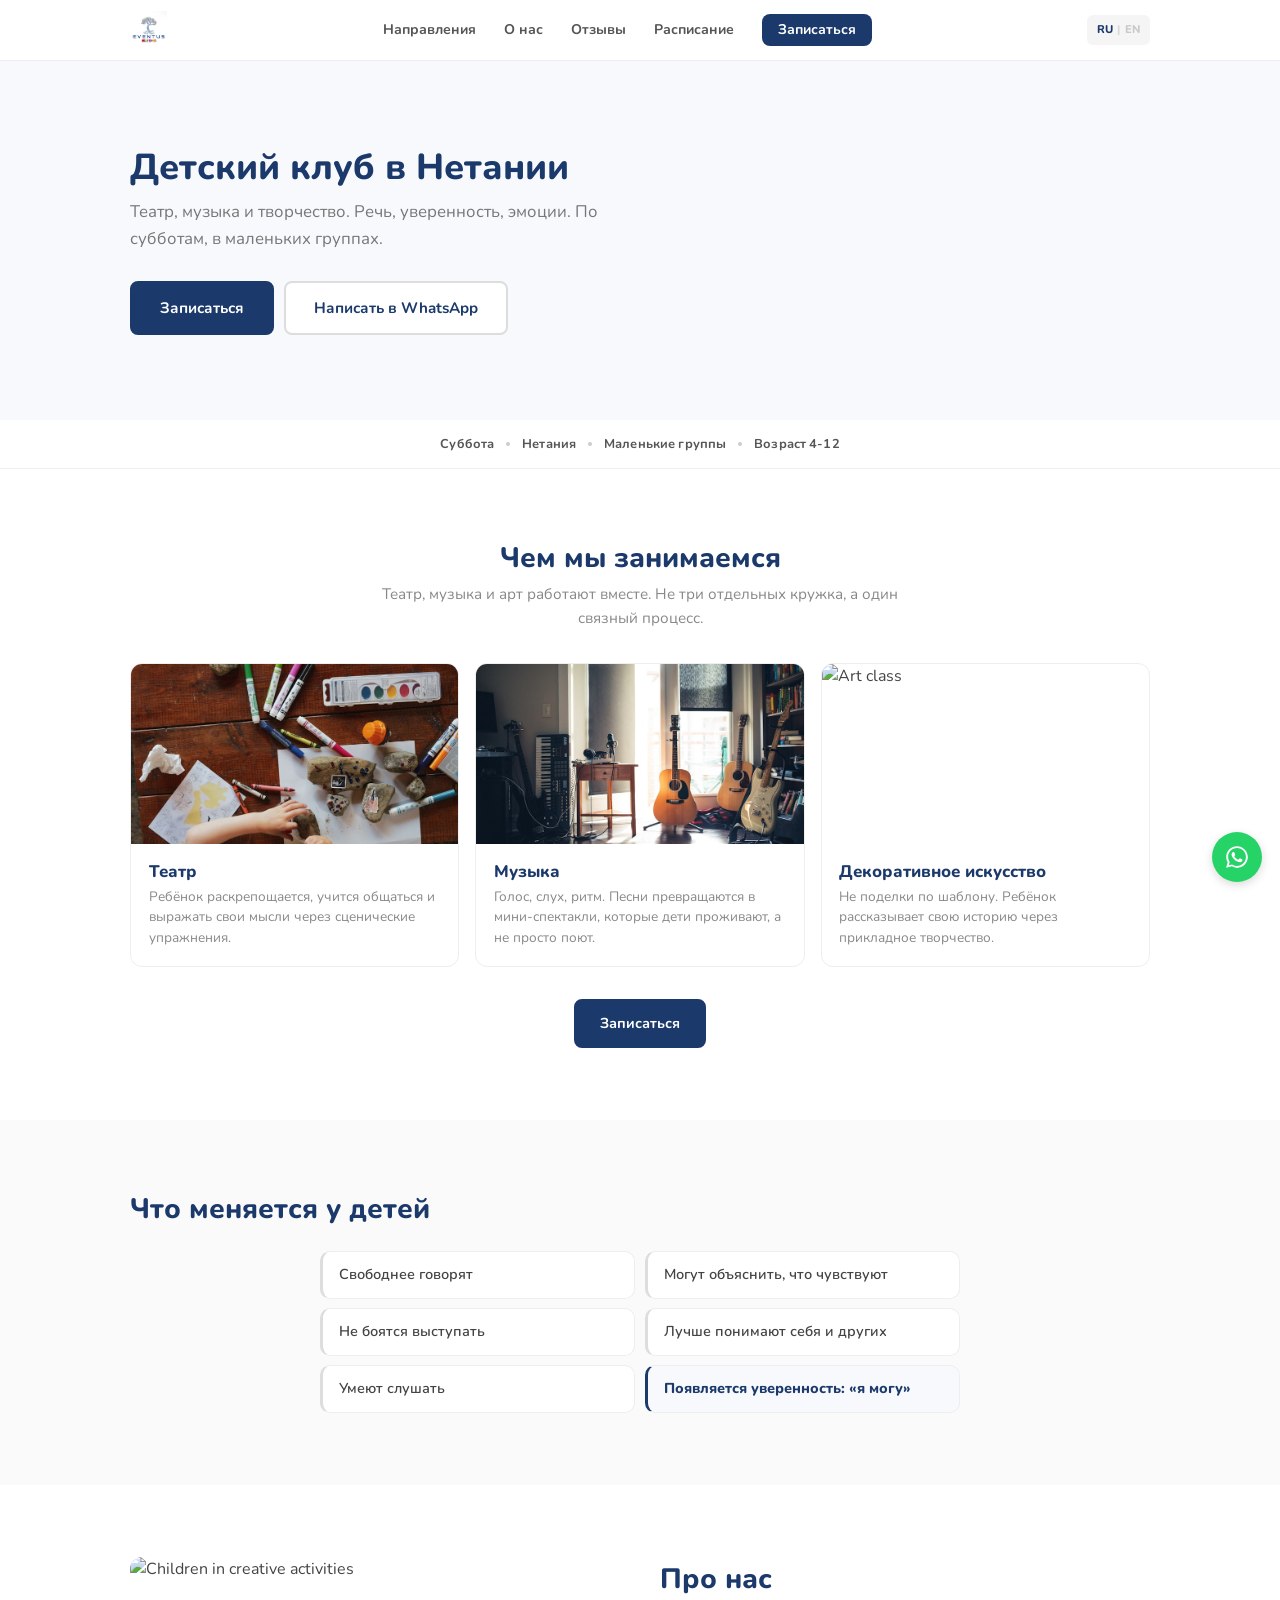
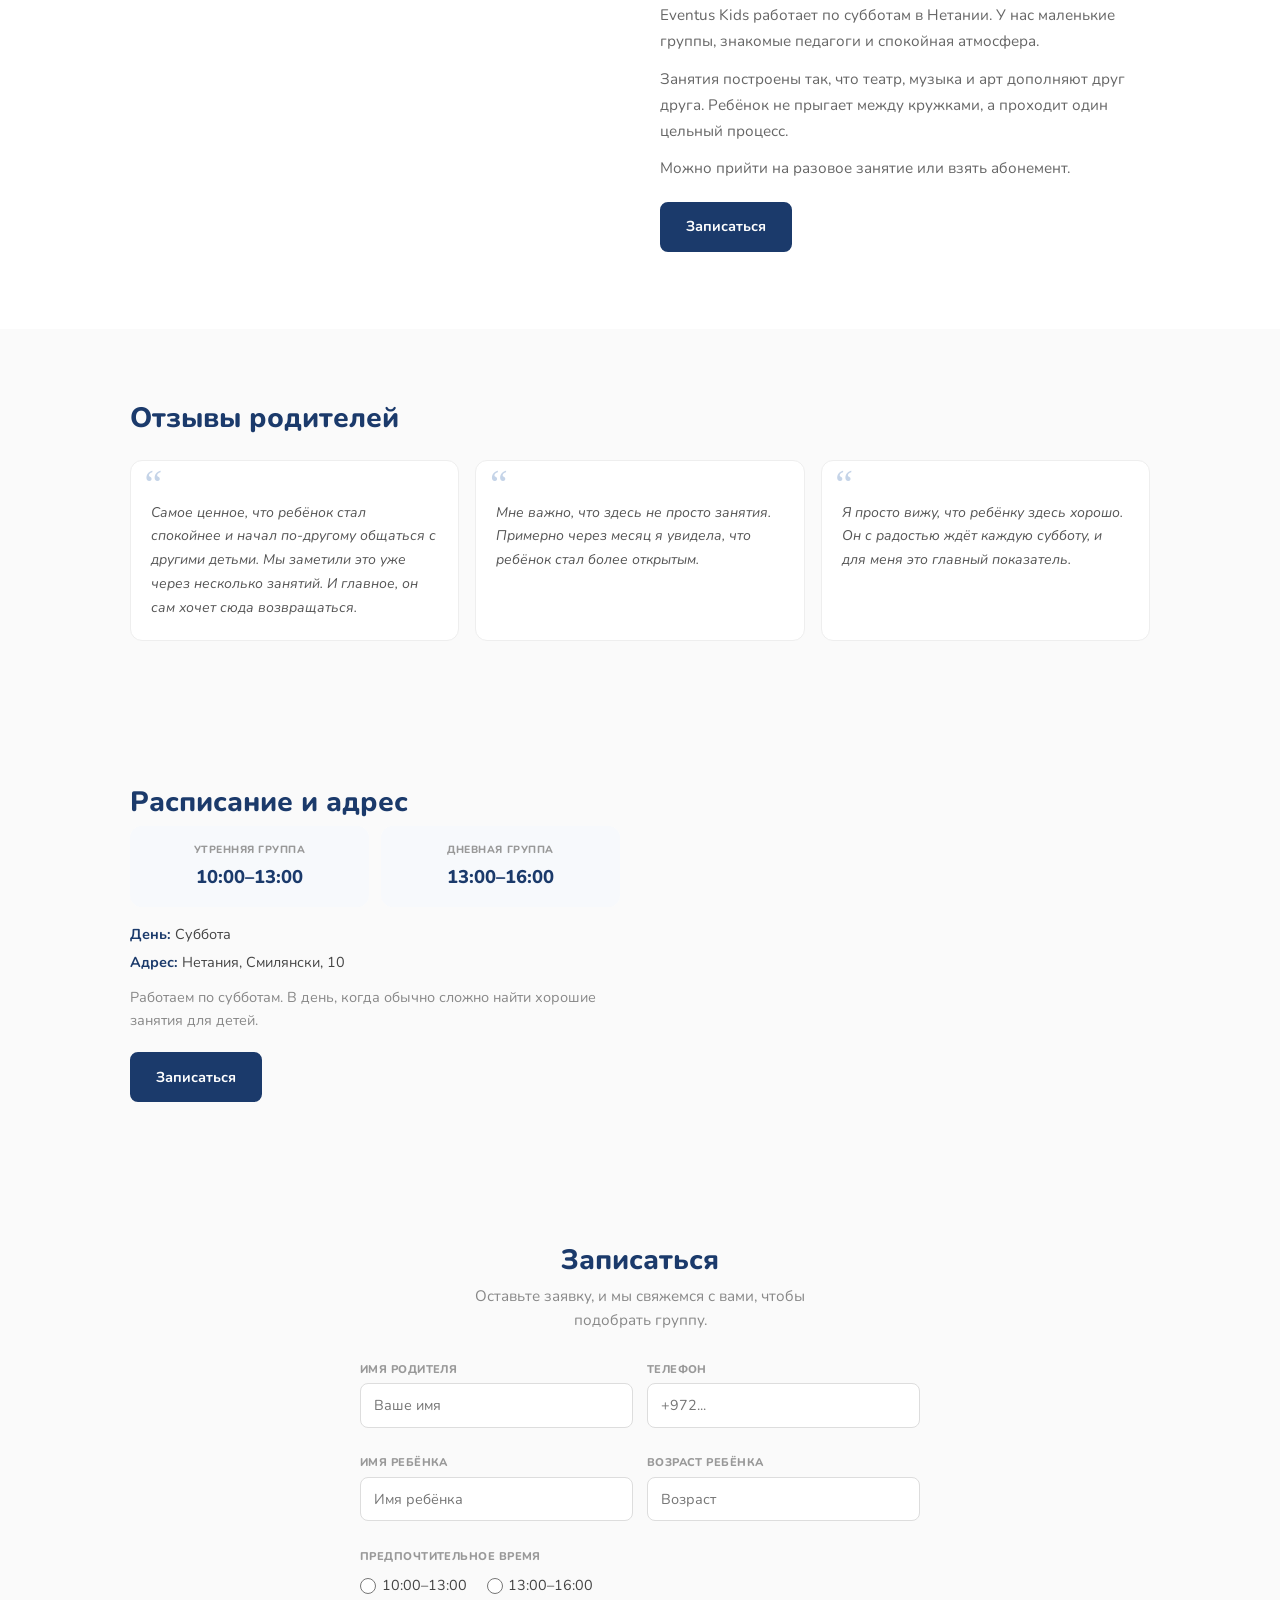
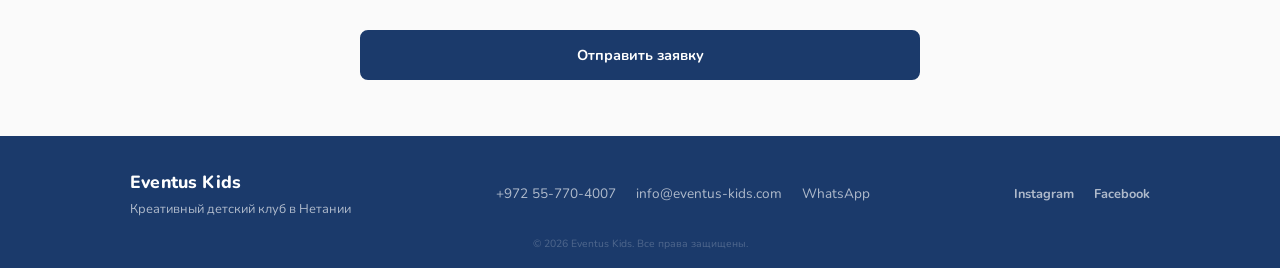
==== index.html @ 75d6d542 "fix: natural copy, left-aligned layout, correct CTAs Remove em dashes and AI writing patterns from a" ====
<!DOCTYPE html>
<html lang="ru">
<head>
  <meta charset="UTF-8">
  <meta name="viewport" content="width=device-width, initial-scale=1.0">
  <title>Eventus Kids — Креативный детский клуб в Нетании</title>
  <meta name="description" content="Eventus Kids — креативный детский клуб в Нетании. Развиваем речь, эмоциональный интеллект и уверенность через театр, музыку и творчество. Суббота, маленькие группы.">
  <link rel="canonical" href="https://eventus-kids.com/">
  <meta property="og:type" content="website">
  <meta property="og:url" content="https://eventus-kids.com/">
  <meta property="og:title" content="Eventus Kids — Креативный детский клуб в Нетании">
  <meta property="og:description" content="Развиваем речь, эмоциональный интеллект и уверенность через театр, музыку и творчество.">
  <meta property="og:image" content="https://eventus-kids.com/images/logo.jpeg">
  <meta name="twitter:card" content="summary_large_image">
  <meta name="twitter:title" content="Eventus Kids — Креативный детский клуб в Нетании">
  <meta name="twitter:description" content="Развиваем речь, эмоциональный интеллект и уверенность через театр, музыку и творчество.">
  <meta name="twitter:image" content="https://eventus-kids.com/images/logo.jpeg">
  <link rel="icon" href="/favicon.ico" type="image/x-icon">
  <link rel="preconnect" href="https://fonts.googleapis.com">
  <link rel="preconnect" href="https://fonts.gstatic.com" crossorigin>
  <link href="https://fonts.googleapis.com/css2?family=Nunito:wght@400;600;700;800&display=swap" rel="stylesheet">
  <link rel="stylesheet" href="css/styles.css">
  <script type="application/ld+json">
  {
    "@context": "https://schema.org",
    "@type": "LocalBusiness",
    "name": "Eventus Kids",
    "description": "Creative children's club developing speech, emotional intelligence, and confidence through theater, music, and decorative arts.",
    "url": "https://eventus-kids.com",
    "telephone": "+972557704007",
    "email": "info@eventus-kids.com",
    "address": { "@type": "PostalAddress", "streetAddress": "Smilanski 10", "addressLocality": "Netanya", "addressCountry": "IL" },
    "geo": { "@type": "GeoCoordinates", "latitude": 32.3215, "longitude": 34.8532 },
    "openingHoursSpecification": [{ "@type": "OpeningHoursSpecification", "dayOfWeek": "Saturday", "opens": "10:00", "closes": "16:00" }],
    "image": "https://eventus-kids.com/images/logo.jpeg",
    "priceRange": "$$"
  }
  </script>
</head>
<body>
  <a href="#main" class="skip-link" data-i18n="skip">Перейти к содержимому</a>

  <header class="site-header" id="site-header">
    <nav class="nav">
      <a href="/" class="nav__logo" aria-label="Eventus Kids">
        <img src="images/logo.jpeg" alt="Eventus Kids" width="38" height="38">
      </a>
      <ul class="nav__links" id="nav-links" role="list">
        <li><a href="#programs" class="nav__link" data-i18n="nav.programs">Направления</a></li>
        <li><a href="#about" class="nav__link" data-i18n="nav.about">О нас</a></li>
        <li><a href="#reviews" class="nav__link" data-i18n="nav.reviews">Отзывы</a></li>
        <li><a href="#schedule" class="nav__link" data-i18n="nav.schedule">Расписание</a></li>
        <li><a href="#register" class="nav__link nav__link--cta" data-i18n="nav.register">Записаться</a></li>
      </ul>
      <div class="nav__actions">
        <button class="lang-toggle" id="lang-toggle" type="button" aria-label="Switch language">
          <span class="lang-toggle__option lang-toggle__option--active" data-lang="ru">RU</span>
          <span class="lang-toggle__divider">|</span>
          <span class="lang-toggle__option" data-lang="en">EN</span>
        </button>
        <button class="nav__burger" id="nav-burger" type="button" aria-label="Open menu" aria-expanded="false" aria-controls="nav-links">
          <span class="nav__burger-line"></span>
          <span class="nav__burger-line"></span>
          <span class="nav__burger-line"></span>
        </button>
      </div>
    </nav>
  </header>

  <main id="main">

    <section class="hero">
      <div class="hero__inner">
        <h1 class="hero__title" data-i18n="hero.title">Детский клуб в Нетании</h1>
        <p class="hero__sub" data-i18n="hero.subtitle">Театр, музыка и творчество. Речь, уверенность, эмоции. По субботам, в маленьких группах.</p>
        <div class="hero__btns">
          <a href="#register" class="btn btn--primary btn--lg" data-i18n="hero.cta">Записаться</a>
          <a href="https://wa.me/972557704007" class="btn btn--ghost btn--lg" target="_blank" rel="noopener noreferrer" data-i18n="hero.whatsapp">WhatsApp</a>
        </div>
      </div>
    </section>

    <section class="info-strip" aria-label="Key info">
      <div class="wrap">
        <div class="info-strip__row">
          <span data-i18n="strip.day">Суббота</span>
          <span class="info-strip__dot" aria-hidden="true"></span>
          <span data-i18n="strip.location">Нетания</span>
          <span class="info-strip__dot" aria-hidden="true"></span>
          <span data-i18n="strip.groups">Маленькие группы</span>
          <span class="info-strip__dot" aria-hidden="true"></span>
          <span data-i18n="strip.ages">Возраст 4–12</span>
        </div>
      </div>
    </section>

    <section class="sec" id="programs">
      <div class="wrap">
        <h2 class="sec__title sec__title--center" data-i18n="programs.title">Чем мы занимаемся</h2>
        <p class="sec__sub sec__sub--center" data-i18n="programs.subtitle">Театр, музыка и арт работают вместе. Не три отдельных кружка, а один связный процесс.</p>
        <div class="programs__grid">
          <article class="pcard anim">
            <img class="pcard__img" src="images/theater.jpg" alt="Theater class" loading="lazy">
            <div class="pcard__body">
              <h3 class="pcard__title" data-i18n="program.theater.title">Театр</h3>
              <p class="pcard__text" data-i18n="program.theater.desc">Ребёнок раскрепощается, учится общаться и выражать свои мысли через сценические упражнения.</p>
            </div>
          </article>
          <article class="pcard anim">
            <img class="pcard__img" src="images/music.jpg" alt="Music class" loading="lazy">
            <div class="pcard__body">
              <h3 class="pcard__title" data-i18n="program.music.title">Музыка</h3>
              <p class="pcard__text" data-i18n="program.music.desc">Голос, слух, ритм. Песни превращаются в мини-спектакли, которые дети проживают, а не просто поют.</p>
            </div>
          </article>
          <article class="pcard anim">
            <img class="pcard__img" src="images/art.jpg" alt="Art class" loading="lazy">
            <div class="pcard__body">
              <h3 class="pcard__title" data-i18n="program.art.title">Декоративное искусство</h3>
              <p class="pcard__text" data-i18n="program.art.desc">Не поделки по шаблону. Ребёнок рассказывает свою историю через прикладное творчество.</p>
            </div>
          </article>
        </div>
        <div class="programs__cta anim"><a href="#register" class="btn btn--primary" data-i18n="programs.cta">Записаться</a></div>
      </div>
    </section>

    <section class="sec sec--gray" id="outcomes">
      <div class="wrap">
        <h2 class="sec__title" data-i18n="outcomes.title">Что меняется у детей</h2>
        <div class="outcomes__grid">
          <div class="oitem anim"><p class="oitem__text" data-i18n="outcomes.item1">Свободнее говорят</p></div>
          <div class="oitem anim"><p class="oitem__text" data-i18n="outcomes.item2">Могут объяснить, что чувствуют</p></div>
          <div class="oitem anim"><p class="oitem__text" data-i18n="outcomes.item3">Не боятся выступать</p></div>
          <div class="oitem anim"><p class="oitem__text" data-i18n="outcomes.item4">Лучше понимают себя и других</p></div>
          <div class="oitem anim"><p class="oitem__text" data-i18n="outcomes.item5">Умеют слушать</p></div>
          <div class="oitem oitem--hl anim"><p class="oitem__text" data-i18n="outcomes.item6">Появляется уверенность: «я могу»</p></div>
        </div>
      </div>
    </section>

    <section class="sec" id="about">
      <div class="wrap">
        <div class="about__grid anim">
          <img class="about__img" src="images/about.jpg" alt="Children in creative activities" loading="lazy">
          <div class="about__body">
            <h2 class="sec__title sec__title--left" data-i18n="about.title">Про нас</h2>
            <p data-i18n="about.p1">Eventus Kids работает по субботам в Нетании. У нас маленькие группы, знакомые педагоги и спокойная атмосфера.</p>
            <p data-i18n="about.p2">Занятия построены так, что театр, музыка и арт дополняют друг друга. Ребёнок не прыгает между кружками, а проходит один цельный процесс.</p>
            <p data-i18n="about.p3">Можно прийти на разовое занятие или взять абонемент.</p>
            <a href="#register" class="btn btn--primary" data-i18n="about.cta">Записаться</a>
          </div>
        </div>
      </div>
    </section>

    <section class="sec sec--gray" id="reviews">
      <div class="wrap">
        <h2 class="sec__title" data-i18n="reviews.title">Отзывы родителей</h2>
        <div class="reviews__grid">
          <blockquote class="rcard anim"><p class="rcard__text" data-i18n="review.1">Самое ценное, что ребёнок стал спокойнее и начал по-другому общаться с другими детьми. Мы заметили это уже через несколько занятий. И главное, он сам хочет сюда возвращаться.</p></blockquote>
          <blockquote class="rcard anim"><p class="rcard__text" data-i18n="review.2">Мне важно, что здесь не просто занятия. Примерно через месяц я увидела, что ребёнок стал более открытым.</p></blockquote>
          <blockquote class="rcard anim"><p class="rcard__text" data-i18n="review.3">Я просто вижу, что ребёнку здесь хорошо. Он с радостью ждёт каждую субботу, и для меня это главный показатель.</p></blockquote>
        </div>
      </div>
    </section>

    <!-- Teachers section hidden until real info is provided -->

    <section class="sec sec--gray" id="schedule">
      <div class="wrap">
        <h2 class="sec__title" data-i18n="schedule.title">Расписание и адрес</h2>
        <div class="sched__grid anim">
          <div class="sched__info">
            <div class="sched__slots">
              <div class="sched__slot">
                <span class="sched__slot-label" data-i18n="schedule.slot1Label">Утренняя группа</span>
                <span class="sched__slot-time" data-i18n="schedule.slot1">10:00–13:00</span>
              </div>
              <div class="sched__slot">
                <span class="sched__slot-label" data-i18n="schedule.slot2Label">Дневная группа</span>
                <span class="sched__slot-time" data-i18n="schedule.slot2">13:00–16:00</span>
              </div>
            </div>
            <address class="sched__details">
              <p><strong data-i18n="schedule.dayLabel">День:</strong> <span data-i18n="schedule.day">Суббота</span></p>
              <p><strong data-i18n="schedule.addressLabel">Адрес:</strong> <span data-i18n="schedule.address">Нетания, Смилянски, 10</span></p>
            </address>
            <p class="sched__note" data-i18n="schedule.note">Работаем по субботам. В день, когда обычно сложно найти хорошие занятия для детей.</p>
            <a href="#register" class="btn btn--primary" data-i18n="schedule.cta">Записаться</a>
          </div>
          <div class="sched__map">
            <iframe src="https://www.google.com/maps/embed?pb=!1m18!1m12!1m3!1d3368.5!2d34.853!3d32.321!2m3!1f0!2f0!3f0!3m2!1i1024!2i768!4f13.1!3m3!1m2!1s0x0%3A0x0!2zMzLCsDE5JzE1LjYiTiAzNMKwNTEnMTAuOCJF!5e0!3m2!1sen!2sil!4v1" width="100%" height="280" allowfullscreen loading="lazy" referrerpolicy="no-referrer-when-downgrade" title="Eventus Kids location"></iframe>
          </div>
        </div>
      </div>
    </section>

    <section class="register" id="register">
      <div class="wrap wrap--sm">
        <h2 class="sec__title sec__title--center" data-i18n="register.title">Записаться</h2>
        <p class="register__sub" data-i18n="register.subtitle">Оставьте заявку, и мы свяжемся с вами, чтобы подобрать группу.</p>
        <form class="form" id="registration-form" action="https://api.web3forms.com/submit" method="POST" novalidate>
          <input type="hidden" name="access_key" value="3452f12f-84d0-4b21-96bc-89ee63287c1d">
          <input type="hidden" name="subject" value="New registration — Eventus Kids">
          <input type="hidden" name="from_name" value="Eventus Kids Website">
          <div class="form__hp" aria-hidden="true"><input type="checkbox" name="botcheck" tabindex="-1" autocomplete="off"></div>
          <div class="form__row">
            <div class="form__group">
              <label for="parent-name" class="form__label" data-i18n="form.parentName">Имя родителя</label>
              <input type="text" id="parent-name" name="parent_name" class="form__input" required autocomplete="name" data-i18n-placeholder="form.parentNamePh" placeholder="Ваше имя">
              <span class="form__error" data-error-key="form.parentNameError" aria-live="polite"></span>
            </div>
            <div class="form__group">
              <label for="phone" class="form__label" data-i18n="form.phone">Телефон</label>
              <input type="tel" id="phone" name="phone" class="form__input" required autocomplete="tel" data-i18n-placeholder="form.phonePh" placeholder="+972...">
              <span class="form__error" data-error-key="form.phoneError" aria-live="polite"></span>
            </div>
          </div>
          <div class="form__row">
            <div class="form__group">
              <label for="child-name" class="form__label" data-i18n="form.childName">Имя ребёнка</label>
              <input type="text" id="child-name" name="child_name" class="form__input" required data-i18n-placeholder="form.childNamePh" placeholder="Имя ребёнка">
              <span class="form__error" data-error-key="form.childNameError" aria-live="polite"></span>
            </div>
            <div class="form__group">
              <label for="child-age" class="form__label" data-i18n="form.childAge">Возраст ребёнка</label>
              <input type="number" id="child-age" name="child_age" class="form__input" required min="3" max="16" data-i18n-placeholder="form.childAgePh" placeholder="Возраст">
              <span class="form__error" data-error-key="form.childAgeError" aria-live="polite"></span>
            </div>
          </div>
          <fieldset class="form__group">
            <legend class="form__label" data-i18n="form.timeSlot">Предпочтительное время</legend>
            <div class="form__radios">
              <label class="form__radio-label"><input type="radio" name="time_slot" value="10:00-13:00" class="form__radio" required> <span data-i18n="form.slot1">10:00–13:00</span></label>
              <label class="form__radio-label"><input type="radio" name="time_slot" value="13:00-16:00" class="form__radio"> <span data-i18n="form.slot2">13:00–16:00</span></label>
            </div>
            <span class="form__error" data-error-key="form.timeSlotError" aria-live="polite"></span>
          </fieldset>
          <div class="form__status" id="form-status" aria-live="polite"></div>
          <button type="submit" class="btn btn--primary btn--full form__submit" data-i18n="form.submit">Отправить заявку</button>
        </form>
        <div class="form__success" id="form-success" hidden>
          <div class="form__success-icon" aria-hidden="true">&#10003;</div>
          <p class="form__success-text" data-i18n="form.successTitle">Спасибо!</p>
          <p data-i18n="form.successText">Мы свяжемся с вами в ближайшее время.</p>
        </div>
      </div>
    </section>

  </main>

  <a href="https://wa.me/972557704007" class="whatsapp-fab" target="_blank" rel="noopener noreferrer" aria-label="Chat on WhatsApp">
    <svg class="whatsapp-fab__icon" viewBox="0 0 32 32" fill="none" xmlns="http://www.w3.org/2000/svg" aria-hidden="true"><path d="M16.004 2.667A13.28 13.28 0 0 0 2.72 15.947a13.2 13.2 0 0 0 1.796 6.64L2.667 29.333l6.973-1.828A13.28 13.28 0 0 0 16.004 29.4c7.337 0 13.33-5.96 13.33-13.293S23.34 2.667 16.003 2.667Zm0 24.28a10.94 10.94 0 0 1-5.58-1.524l-.4-.237-4.14 1.085 1.105-4.04-.26-.414a10.87 10.87 0 0 1-1.676-5.81c0-6.063 4.937-10.973 11.004-10.973 6.04 0 10.95 4.91 10.95 10.973-.027 6.064-4.937 10.94-11.003 10.94Zm6.037-8.213c-.333-.16-1.95-.96-2.253-1.067-.3-.107-.52-.16-.74.16s-.847 1.067-1.04 1.293c-.193.227-.38.253-.713.08-.333-.16-1.397-.513-2.663-1.64-.987-.88-1.65-1.96-1.843-2.293-.193-.333-.02-.507.147-.673.147-.147.333-.387.493-.573.16-.187.213-.32.32-.533.107-.213.053-.4-.027-.56-.08-.16-.74-1.787-1.013-2.44-.267-.64-.54-.56-.74-.56-.193-.013-.413-.013-.633-.013s-.58.08-.887.4c-.307.32-1.16 1.133-1.16 2.76 0 1.627 1.187 3.2 1.353 3.42.167.213 2.34 3.573 5.667 5.013.793.34 1.413.547 1.893.7.797.253 1.52.22 2.093.133.64-.093 1.95-.793 2.227-1.56.273-.773.273-1.427.193-1.56-.08-.147-.3-.24-.633-.4Z" fill="currentColor"/></svg>
  </a>

  <footer class="footer">
    <div class="wrap footer__inner">
      <div>
        <p class="footer__brand">Eventus Kids</p>
        <p class="footer__tagline" data-i18n="footer.tagline">Креативный детский клуб в Нетании</p>
      </div>
      <div class="footer__contact">
        <a href="tel:+972557704007" class="footer__link">+972 55-770-4007</a>
        <a href="mailto:info@eventus-kids.com" class="footer__link">info@eventus-kids.com</a>
        <a href="https://wa.me/972557704007" class="footer__link" target="_blank" rel="noopener noreferrer">WhatsApp</a>
      </div>
      <div class="footer__social">
        <a href="#" class="footer__social-link" aria-label="Instagram">Instagram</a>
        <a href="#" class="footer__social-link" aria-label="Facebook">Facebook</a>
      </div>
    </div>
    <p class="footer__copy">&copy; 2026 Eventus Kids. <span data-i18n="footer.rights">Все права защищены.</span></p>
  </footer>

  <script src="js/main.js" defer></script>
</body>
</html>
---- css/styles.css ----
/* Eventus Kids */

*, *::before, *::after { box-sizing: border-box; margin: 0; padding: 0; }
html { scroll-behavior: smooth; }
body { font-family: 'Nunito', system-ui, sans-serif; color: #444; background: #fff; line-height: 1.6; -webkit-font-smoothing: antialiased; }
img, svg { display: block; max-width: 100%; }
input, button, textarea, select { font: inherit; }
ul { list-style: none; }
a { color: inherit; text-decoration: none; }
address { font-style: normal; }
fieldset { border: none; }

h1, h2, h3 { color: #1B3A6B; font-weight: 800; line-height: 1.25; }

.sr-only { position: absolute; width: 1px; height: 1px; overflow: hidden; clip: rect(0,0,0,0); white-space: nowrap; border: 0; }
.skip-link { position: absolute; top: -100%; left: 1rem; z-index: 9999; padding: .5rem 1rem; background: #1B3A6B; color: #fff; border-radius: 8px; font-weight: 700; font-size: .875rem; }
.skip-link:focus { top: .5rem; }
:focus-visible { outline: 3px solid #1B3A6B; outline-offset: 2px; }

.wrap { max-width: 1060px; margin: 0 auto; padding: 0 1.25rem; }
.wrap--sm { max-width: 600px; }

/* ── NAV ── */
.site-header {
  position: fixed; top: 0; left: 0; right: 0; z-index: 100;
  background: rgba(255,255,255,.96);
  backdrop-filter: blur(12px); -webkit-backdrop-filter: blur(12px);
  border-bottom: 1px solid #eee;
}
.nav { display: flex; align-items: center; justify-content: space-between; max-width: 1060px; margin: 0 auto; padding: 0 1.25rem; height: 60px; }
.nav__logo { z-index: 101; display: flex; align-items: center; }
.nav__logo img { height: 38px; width: auto; }
.nav__links { display: none; gap: 1.75rem; align-items: center; }
.nav__link { font-size: .875rem; font-weight: 700; color: #555; transition: color .15s; }
.nav__link:hover { color: #1B3A6B; }
.nav__link--cta { background: #1B3A6B; color: #fff; padding: .4rem 1rem; border-radius: 8px; }
.nav__link--cta:hover { background: #2A5298; color: #fff; }
.nav__actions { display: flex; align-items: center; gap: .75rem; z-index: 101; }
.lang-toggle { background: #f5f5f5; border: none; cursor: pointer; font-size: .7rem; font-weight: 800; padding: .35rem .6rem; border-radius: 6px; color: #888; display: flex; align-items: center; gap: .15rem; letter-spacing: .03em; }
.lang-toggle__option { opacity: .4; }
.lang-toggle__option--active { opacity: 1; color: #1B3A6B; }
.lang-toggle__divider { opacity: .25; margin: 0 .1rem; }
.nav__burger { display: flex; flex-direction: column; gap: 4px; background: none; border: none; cursor: pointer; padding: 4px; width: 26px; }
.nav__burger-line { height: 2px; background: #555; border-radius: 2px; transition: transform .2s, opacity .2s; }
.nav__burger[aria-expanded="true"] .nav__burger-line:nth-child(1) { transform: translateY(6px) rotate(45deg); }
.nav__burger[aria-expanded="true"] .nav__burger-line:nth-child(2) { opacity: 0; }
.nav__burger[aria-expanded="true"] .nav__burger-line:nth-child(3) { transform: translateY(-6px) rotate(-45deg); }
.nav__links.is-open { display: flex; flex-direction: column; justify-content: center; align-items: center; gap: 1.75rem; position: fixed; inset: 0; background: #fff; z-index: 99; }
.nav__links.is-open .nav__link { font-size: 1.25rem; }
.nav__links.is-open .nav__link--cta { font-size: 1.1rem; padding: .65rem 1.75rem; }

/* ── HERO ── */
.hero { display: flex; align-items: center; min-height: 420px; padding: calc(60px + 3rem) 1.25rem 3rem; background: #f7f9fc; }
.hero__inner { max-width: 1060px; margin: 0 auto; padding: 0 1.25rem; width: 100%; }
.hero__title { font-size: clamp(1.6rem, 4vw, 2.25rem); margin-bottom: .6rem; max-width: 500px; }
.hero__sub { color: #777; margin-bottom: 1.75rem; font-size: clamp(.9rem, 1.8vw, 1.05rem); max-width: 480px; }
.hero__btns { display: flex; flex-direction: column; gap: .6rem; align-items: flex-start; }

/* ── BUTTONS ── */
.btn { display: inline-flex; align-items: center; justify-content: center; padding: .7rem 1.5rem; font-weight: 700; font-size: .9rem; border-radius: 8px; border: 2px solid transparent; cursor: pointer; transition: background .15s, transform .15s, box-shadow .15s; }
.btn:active { transform: scale(.98); }
.btn--primary { background: #1B3A6B; color: #fff; border-color: #1B3A6B; }
.btn--primary:hover { background: #2A5298; border-color: #2A5298; }
.btn--ghost { background: #fff; color: #1B3A6B; border-color: #ddd; }
.btn--ghost:hover { border-color: #1B3A6B; background: #f7f9fc; }
.btn--full { width: 100%; }
.btn--lg { padding: .8rem 1.75rem; font-size: .95rem; }

/* ── INFO STRIP ── */
.info-strip { padding: .85rem 0; border-bottom: 1px solid #eee; }
.info-strip__row { display: flex; justify-content: center; align-items: center; flex-wrap: wrap; gap: .4rem .75rem; font-size: .8rem; font-weight: 700; color: #555; letter-spacing: .01em; }
.info-strip__dot { width: 4px; height: 4px; border-radius: 50%; background: #ccc; display: inline-block; }

/* ── SECTION ── */
.sec { padding: 3.5rem 0; }
.sec--gray { background: #fafafa; }
.sec__title { font-size: clamp(1.35rem, 3vw, 1.75rem); margin-bottom: .4rem; }
.sec__title--center { text-align: center; }
.sec__sub { color: #888; max-width: 540px; margin-bottom: 2rem; font-size: .95rem; }
.sec__sub--center { text-align: center; margin-left: auto; margin-right: auto; }

/* ── PROGRAM CARDS ── */
.programs__grid { display: grid; grid-template-columns: 1fr; gap: 1rem; margin-bottom: 2rem; }
.pcard { background: #fff; border-radius: 12px; overflow: hidden; border: 1px solid #eee; transition: transform .2s, box-shadow .2s; }
.pcard:hover { transform: translateY(-3px); box-shadow: 0 6px 20px rgba(0,0,0,.07); }
.pcard__img { height: 180px; width: 100%; object-fit: cover; }
.pcard__body { padding: 1.1rem; }
.pcard__title { font-size: 1.05rem; margin-bottom: .3rem; }
.pcard__text { color: #888; font-size: .85rem; line-height: 1.5; }
.programs__cta { text-align: center; }

/* ── OUTCOMES ── */
.outcomes__grid { display: grid; grid-template-columns: 1fr; gap: .6rem; max-width: 640px; margin: 1.5rem auto 0; }
.oitem { padding: .7rem 1rem; background: #fff; border-radius: 10px; border: 1px solid #eee; border-left: 3px solid #ddd; }
.oitem__text { font-size: .9rem; font-weight: 600; }
.oitem--hl { background: #f7f9fc; border-left-color: #1B3A6B; }
.oitem--hl .oitem__text { color: #1B3A6B; font-weight: 800; }

/* ── ABOUT ── */
.about__grid { display: flex; flex-direction: column; gap: 1.5rem; }
.about__img { border-radius: 12px; width: 100%; object-fit: cover; max-height: 360px; }
.about__body p { color: #666; margin-bottom: .75rem; line-height: 1.7; font-size: .95rem; }
.about__body .btn { margin-top: .5rem; }

/* ── REVIEWS ── */
.reviews__grid { display: grid; grid-template-columns: 1fr; gap: 1rem; margin-top: 1.5rem; }
.rcard { background: #fff; border-radius: 12px; padding: 1.25rem; border: 1px solid #eee; position: relative; }
.rcard::before { content: '\201C'; position: absolute; top: .25rem; left: .85rem; font-size: 2.5rem; color: #c5d4e8; font-family: Georgia, serif; line-height: 1; }
.rcard__text { padding-top: 1.25rem; font-size: .875rem; line-height: 1.7; color: #555; font-style: italic; }

/* ── TEACHERS ── */
.teachers__grid { display: grid; grid-template-columns: 1fr; gap: 1.5rem; margin-top: 1.5rem; }
.teacher { text-align: center; }
.teacher__photo { width: 88px; height: 88px; border-radius: 50%; margin: 0 auto .6rem; background: #f0f0f0; display: flex; align-items: center; justify-content: center; color: #ccc; font-size: .6rem; font-weight: 700; text-transform: uppercase; letter-spacing: .06em; }
.teacher__name { font-size: .95rem; margin-bottom: .1rem; }
.teacher__role { font-size: .8rem; color: #999; }

/* ── SCHEDULE ── */
.sched__grid { display: flex; flex-direction: column; gap: 1.5rem; }
.sched__slots { display: flex; gap: .75rem; margin-bottom: 1rem; }
.sched__slot { flex: 1; text-align: center; padding: 1rem; background: #f7f9fc; border-radius: 12px; }
.sched__slot-label { display: block; font-size: .65rem; font-weight: 800; text-transform: uppercase; letter-spacing: .05em; color: #999; margin-bottom: .2rem; }
.sched__slot-time { display: block; font-size: 1.15rem; font-weight: 800; color: #1B3A6B; }
.sched__details p { margin-bottom: .3rem; font-size: .9rem; }
.sched__details strong { color: #1B3A6B; }
.sched__note { color: #888; margin: .75rem 0 1.25rem; font-size: .9rem; line-height: 1.6; }
.sched__map iframe { width: 100%; min-height: 200px; border-radius: 12px; border: none; }

/* ── FORM ── */
.register { padding: 3.5rem 0; background: #fafafa; }
.register__sub { text-align: center; color: #888; margin-bottom: 1.75rem; font-size: .95rem; max-width: 400px; margin-left: auto; margin-right: auto; }
.form__hp { position: absolute; left: -9999px; opacity: 0; height: 0; overflow: hidden; }
.form__row { display: flex; flex-direction: column; gap: .85rem; }
.form__group { margin-bottom: .85rem; }
.form__label { display: block; font-size: .7rem; font-weight: 800; color: #999; text-transform: uppercase; letter-spacing: .04em; margin-bottom: .3rem; }
.form__input { display: block; width: 100%; padding: .6rem .8rem; font-size: .9rem; color: #333; background: #fff; border: 1.5px solid #ddd; border-radius: 8px; transition: border-color .15s; }
.form__input:focus { outline: none; border-color: #1B3A6B; box-shadow: 0 0 0 3px rgba(27,58,107,.08); }
.form__input.is-invalid { border-color: #EF4444; }
.form__radios { display: flex; gap: 1.25rem; padding-top: .2rem; }
.form__radio-label { display: flex; align-items: center; gap: .35rem; cursor: pointer; font-size: .9rem; }
.form__radio { accent-color: #1B3A6B; width: 16px; height: 16px; }
.form__error { display: block; font-size: .7rem; color: #EF4444; margin-top: .2rem; min-height: .9em; }
.form__status { text-align: center; margin-bottom: .6rem; font-size: .85rem; }
.form__status.is-error { color: #EF4444; }
.form__submit { margin-top: .4rem; }
.form__success { text-align: center; padding: 2.5rem 0; }
.form__success-icon { display: inline-flex; align-items: center; justify-content: center; width: 44px; height: 44px; border-radius: 50%; background: #E8F5E9; color: #43A047; font-size: 1.2rem; margin-bottom: .6rem; }
.form__success-text { font-size: 1.1rem; font-weight: 800; color: #1B3A6B; margin-bottom: .3rem; }

/* ── WHATSAPP ── */
.whatsapp-fab { position: fixed; bottom: 1.1rem; right: 1.1rem; z-index: 90; display: flex; align-items: center; justify-content: center; width: 50px; height: 50px; border-radius: 50%; background: #25D366; color: #fff; box-shadow: 0 3px 10px rgba(0,0,0,.15); transition: transform .15s; }
.whatsapp-fab:hover { transform: scale(1.08); }
.whatsapp-fab__icon { width: 26px; height: 26px; }

/* ── FOOTER ── */
.footer { background: #1B3A6B; padding: 2rem 0 1rem; color: rgba(255,255,255,.65); }
.footer__inner { display: flex; flex-direction: column; align-items: center; gap: 1rem; text-align: center; margin-bottom: 1rem; }
.footer__brand { font-size: 1.1rem; font-weight: 800; color: #fff; letter-spacing: .01em; }
.footer__tagline { font-size: .8rem; margin-top: .2rem; }
.footer__contact { display: flex; flex-direction: column; align-items: center; gap: .25rem; }
.footer__link { font-size: .85rem; transition: color .15s; }
.footer__link:hover { color: #fff; }
.footer__social { display: flex; gap: 1.25rem; }
.footer__social-link { font-size: .8rem; font-weight: 700; transition: color .15s; }
.footer__social-link:hover { color: #fff; }
.footer__copy { text-align: center; font-size: .65rem; opacity: .35; }

/* ── ANIMATIONS ── */
.anim { opacity: 0; transform: translateY(14px); transition: opacity .45s ease, transform .45s ease; }
.anim.is-visible { opacity: 1; transform: none; }

/* ── RESPONSIVE ── */
@media (min-width: 640px) {
  .hero__btns { flex-direction: row; }
  .programs__grid { grid-template-columns: repeat(3, 1fr); }
  .outcomes__grid { grid-template-columns: repeat(2, 1fr); }
  .reviews__grid { grid-template-columns: repeat(3, 1fr); }
  .teachers__grid { grid-template-columns: repeat(3, 1fr); }
  .form__row { flex-direction: row; }
  .form__row .form__group { flex: 1; }
}
@media (min-width: 768px) {
  .nav__burger { display: none; }
  .nav__links { display: flex; }
  .sec { padding: 4.5rem 0; }
  .about__grid { flex-direction: row; align-items: center; gap: 2.5rem; }
  .about__img { flex: 1; min-height: 300px; object-fit: cover; }
  .about__body { flex: 1; }
  .sched__grid { flex-direction: row; gap: 2.5rem; }
  .sched__info, .sched__map { flex: 1; }
  .footer__inner { flex-direction: row; justify-content: space-between; text-align: left; }
  .footer__contact { flex-direction: row; gap: 1.25rem; }
}
@media (prefers-reduced-motion: reduce) {
  * { animation-duration: 0.01ms !important; transition-duration: 0.01ms !important; scroll-behavior: auto !important; }
  .anim { opacity: 1; transform: none; }
}
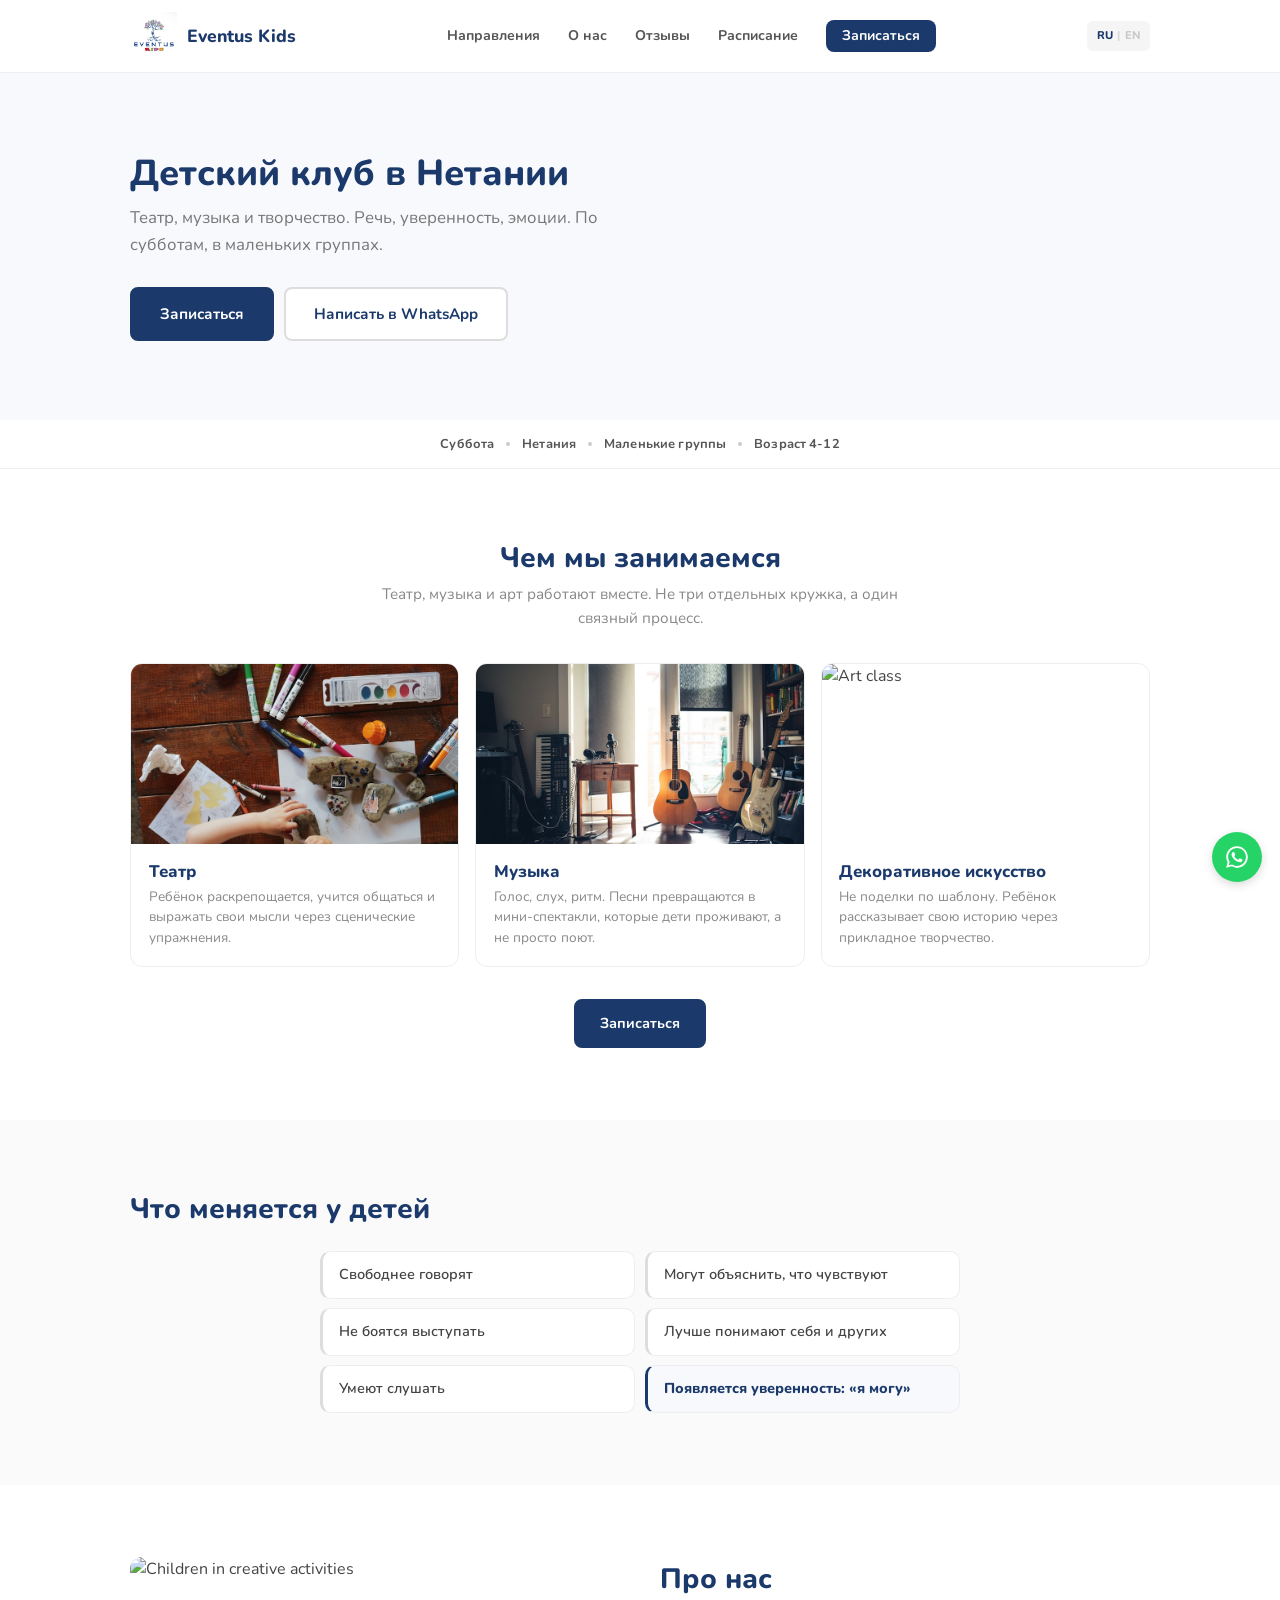
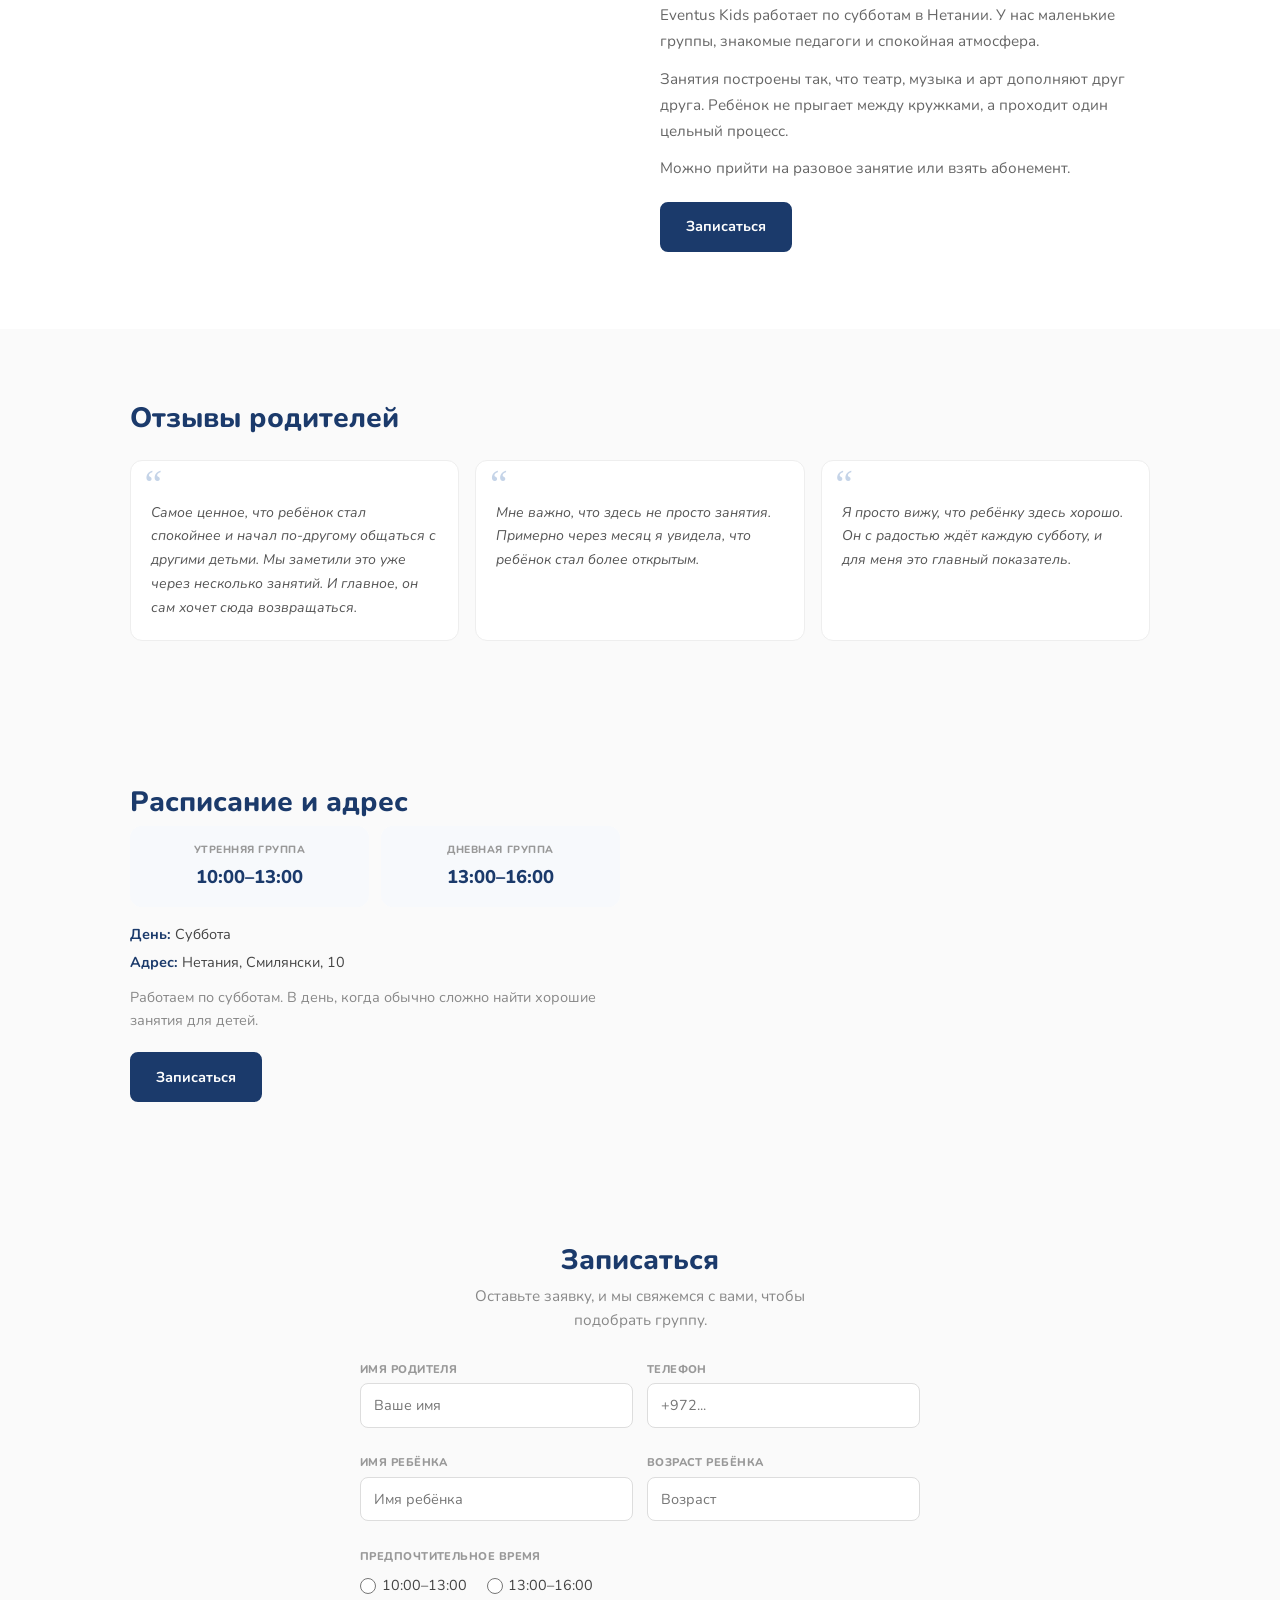
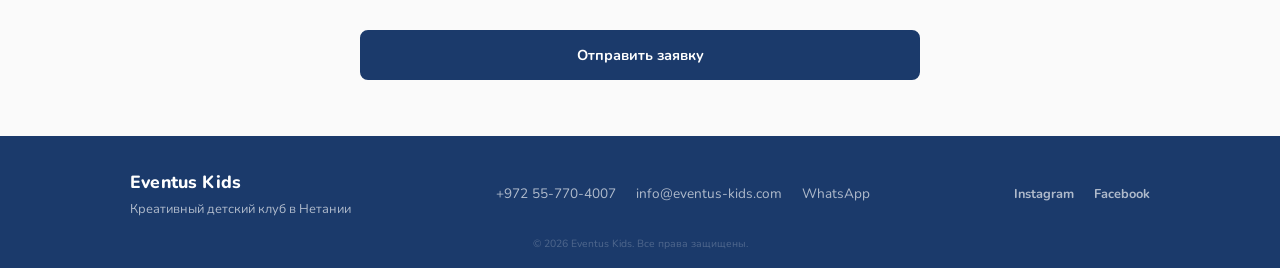
==== commit 3a23b142: "fix: add brand name text next to nav logo" ====
--- a/index.html
+++ b/index.html
@@ -43,7 +43,8 @@
   <header class="site-header" id="site-header">
     <nav class="nav">
       <a href="/" class="nav__logo" aria-label="Eventus Kids">
-        <img src="images/logo.jpeg" alt="Eventus Kids" width="38" height="38">
+        <img src="images/logo.jpeg" alt="Eventus Kids" width="52" height="52">
+        <span class="nav__logo-name">Eventus Kids</span>
       </a>
       <ul class="nav__links" id="nav-links" role="list">
         <li><a href="#programs" class="nav__link" data-i18n="nav.programs">Направления</a></li>
--- a/css/styles.css
+++ b/css/styles.css
@@ -27,9 +27,10 @@
   backdrop-filter: blur(12px); -webkit-backdrop-filter: blur(12px);
   border-bottom: 1px solid #eee;
 }
-.nav { display: flex; align-items: center; justify-content: space-between; max-width: 1060px; margin: 0 auto; padding: 0 1.25rem; height: 60px; }
-.nav__logo { z-index: 101; display: flex; align-items: center; }
-.nav__logo img { height: 38px; width: auto; }
+.nav { display: flex; align-items: center; justify-content: space-between; max-width: 1060px; margin: 0 auto; padding: 0 1.25rem; height: 72px; }
+.nav__logo { z-index: 101; display: flex; align-items: center; gap: .6rem; }
+.nav__logo img { height: 48px; width: auto; }
+.nav__logo-name { font-size: 1.1rem; font-weight: 800; color: #1B3A6B; }
 .nav__links { display: none; gap: 1.75rem; align-items: center; }
 .nav__link { font-size: .875rem; font-weight: 700; color: #555; transition: color .15s; }
 .nav__link:hover { color: #1B3A6B; }
@@ -50,7 +51,7 @@
 .nav__links.is-open .nav__link--cta { font-size: 1.1rem; padding: .65rem 1.75rem; }
 
 /* ── HERO ── */
-.hero { display: flex; align-items: center; min-height: 420px; padding: calc(60px + 3rem) 1.25rem 3rem; background: #f7f9fc; }
+.hero { display: flex; align-items: center; min-height: 420px; padding: calc(72px + 3rem) 1.25rem 3rem; background: #f7f9fc; }
 .hero__inner { max-width: 1060px; margin: 0 auto; padding: 0 1.25rem; width: 100%; }
 .hero__title { font-size: clamp(1.6rem, 4vw, 2.25rem); margin-bottom: .6rem; max-width: 500px; }
 .hero__sub { color: #777; margin-bottom: 1.75rem; font-size: clamp(.9rem, 1.8vw, 1.05rem); max-width: 480px; }
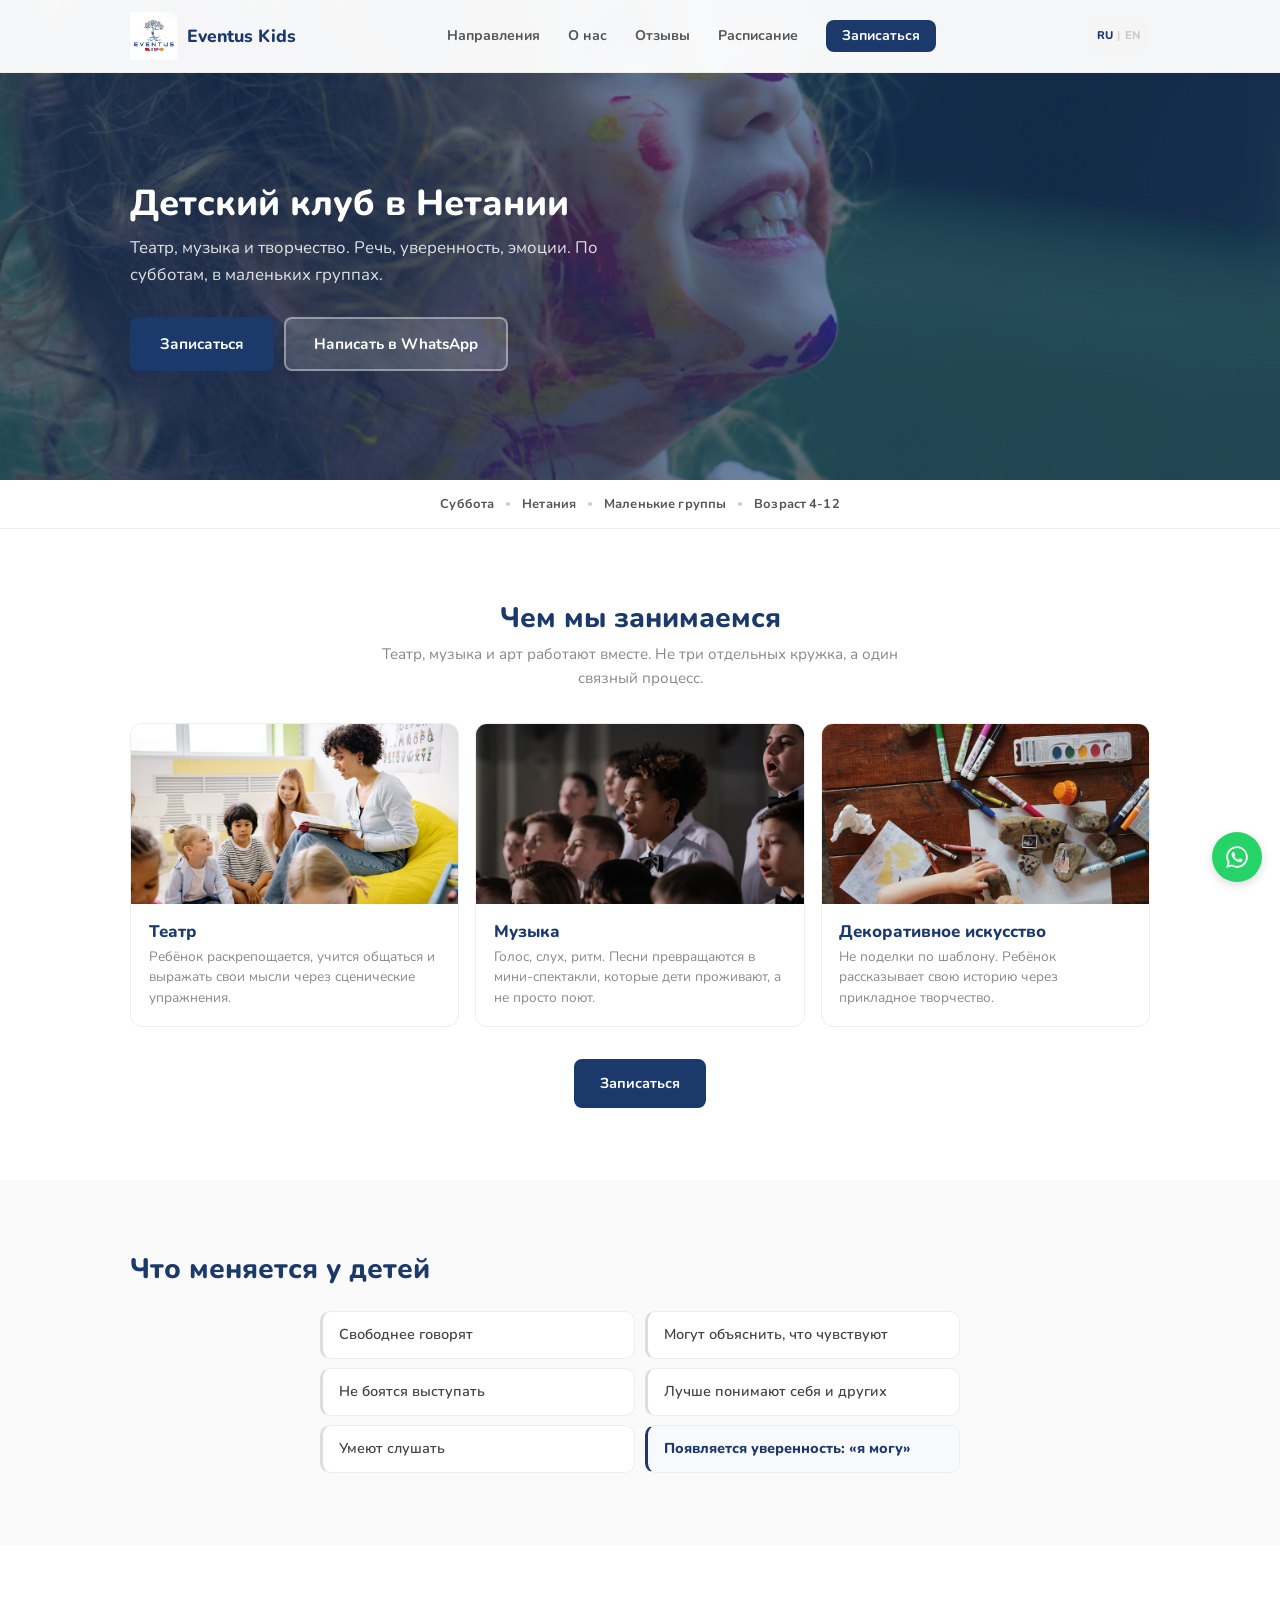
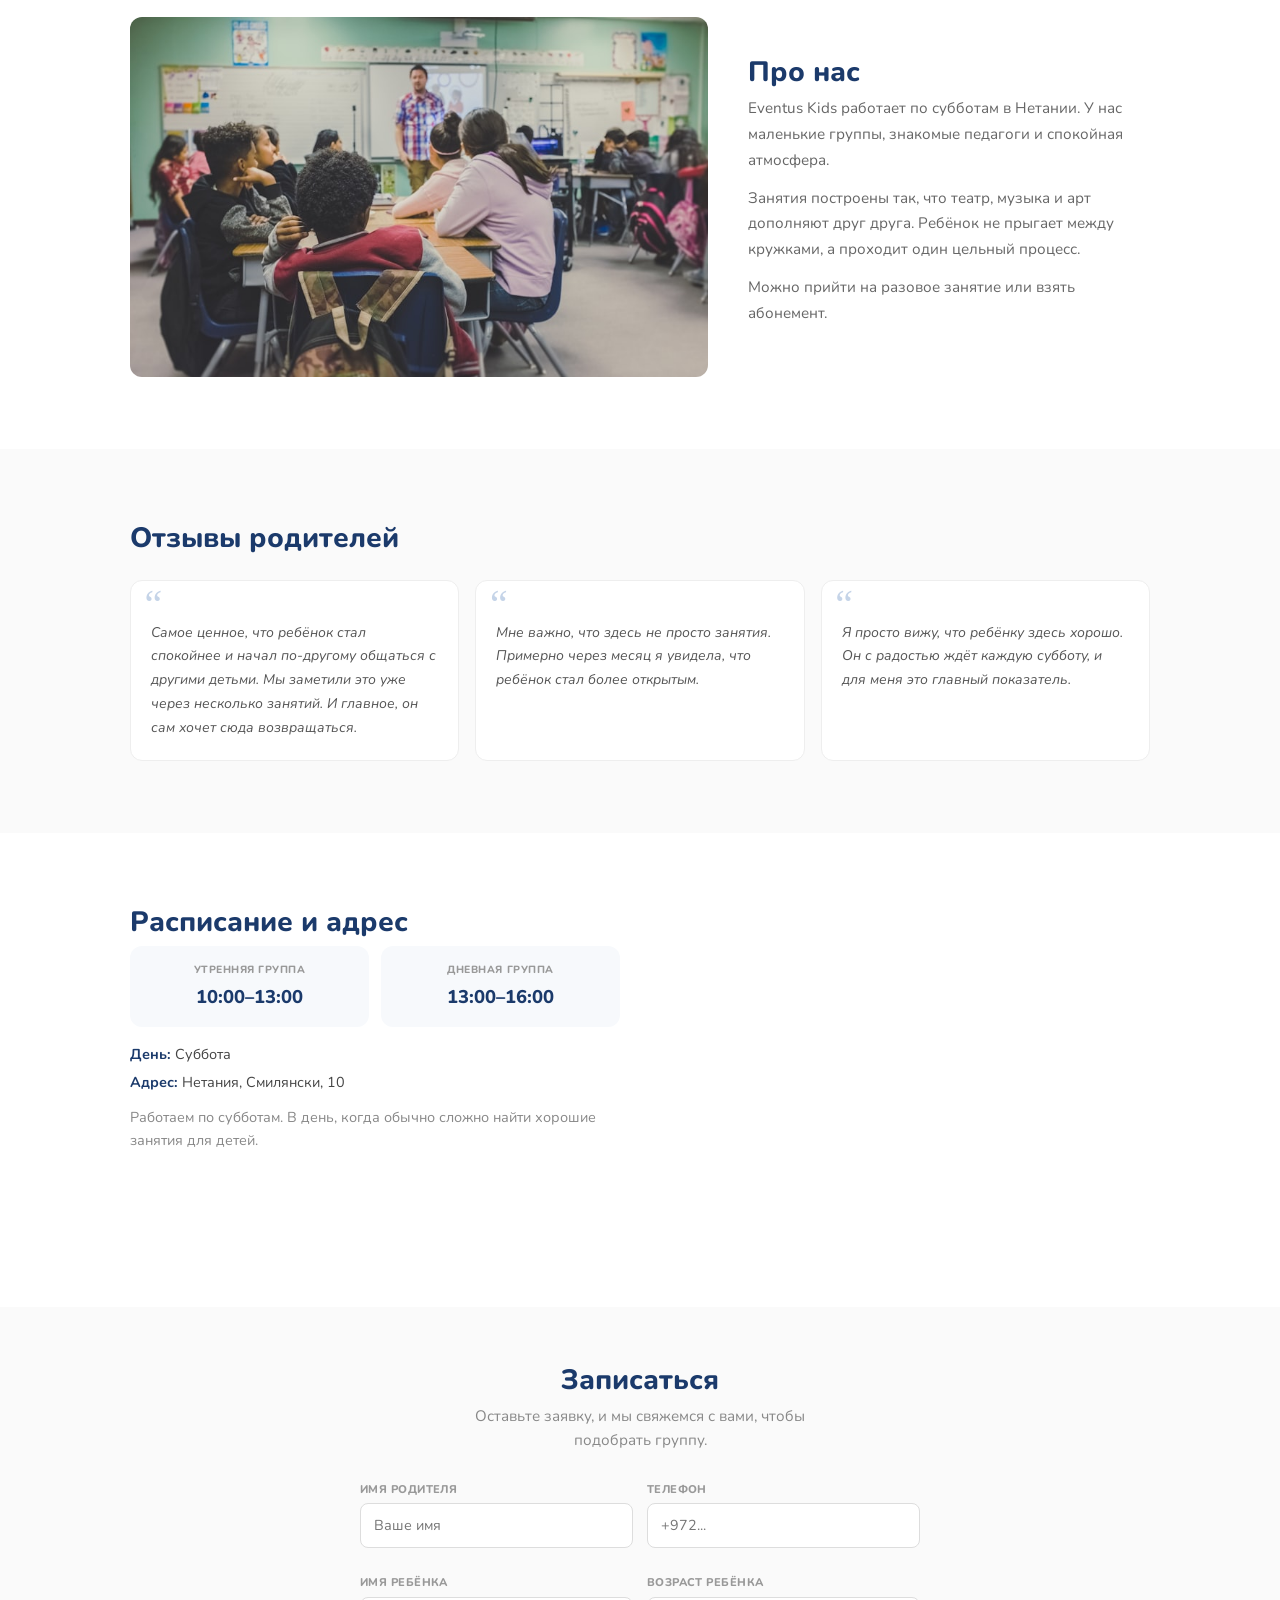
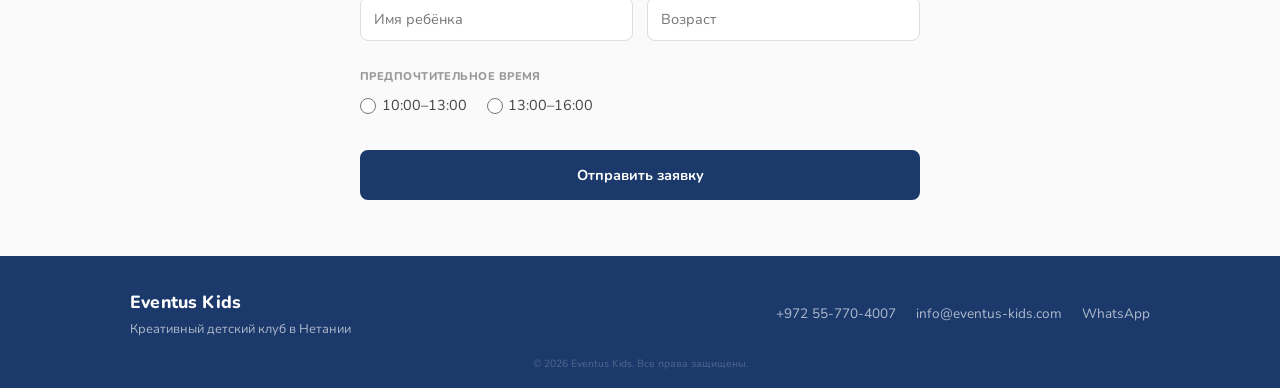
==== commit c47098bf: "improve: hero photo, better stock images, cleaner layout Hero now has background photo with navy ove" ====
--- a/index.html
+++ b/index.html
@@ -71,12 +71,14 @@
   <main id="main">
 
     <section class="hero">
+      <img src="images/hero.jpg" alt="" class="hero__bg" aria-hidden="true">
+      <div class="hero__overlay"></div>
       <div class="hero__inner">
         <h1 class="hero__title" data-i18n="hero.title">Детский клуб в Нетании</h1>
         <p class="hero__sub" data-i18n="hero.subtitle">Театр, музыка и творчество. Речь, уверенность, эмоции. По субботам, в маленьких группах.</p>
         <div class="hero__btns">
           <a href="#register" class="btn btn--primary btn--lg" data-i18n="hero.cta">Записаться</a>
-          <a href="https://wa.me/972557704007" class="btn btn--ghost btn--lg" target="_blank" rel="noopener noreferrer" data-i18n="hero.whatsapp">WhatsApp</a>
+          <a href="https://wa.me/972557704007" class="btn btn--white btn--lg" target="_blank" rel="noopener noreferrer" data-i18n="hero.whatsapp">WhatsApp</a>
         </div>
       </div>
     </section>
@@ -149,7 +151,6 @@
             <p data-i18n="about.p1">Eventus Kids работает по субботам в Нетании. У нас маленькие группы, знакомые педагоги и спокойная атмосфера.</p>
             <p data-i18n="about.p2">Занятия построены так, что театр, музыка и арт дополняют друг друга. Ребёнок не прыгает между кружками, а проходит один цельный процесс.</p>
             <p data-i18n="about.p3">Можно прийти на разовое занятие или взять абонемент.</p>
-            <a href="#register" class="btn btn--primary" data-i18n="about.cta">Записаться</a>
           </div>
         </div>
       </div>
@@ -168,7 +169,7 @@
 
     <!-- Teachers section hidden until real info is provided -->
 
-    <section class="sec sec--gray" id="schedule">
+    <section class="sec" id="schedule">
       <div class="wrap">
         <h2 class="sec__title" data-i18n="schedule.title">Расписание и адрес</h2>
         <div class="sched__grid anim">
@@ -188,7 +189,6 @@
               <p><strong data-i18n="schedule.addressLabel">Адрес:</strong> <span data-i18n="schedule.address">Нетания, Смилянски, 10</span></p>
             </address>
             <p class="sched__note" data-i18n="schedule.note">Работаем по субботам. В день, когда обычно сложно найти хорошие занятия для детей.</p>
-            <a href="#register" class="btn btn--primary" data-i18n="schedule.cta">Записаться</a>
           </div>
           <div class="sched__map">
             <iframe src="https://www.google.com/maps/embed?pb=!1m18!1m12!1m3!1d3368.5!2d34.853!3d32.321!2m3!1f0!2f0!3f0!3m2!1i1024!2i768!4f13.1!3m3!1m2!1s0x0%3A0x0!2zMzLCsDE5JzE1LjYiTiAzNMKwNTEnMTAuOCJF!5e0!3m2!1sen!2sil!4v1" width="100%" height="280" allowfullscreen loading="lazy" referrerpolicy="no-referrer-when-downgrade" title="Eventus Kids location"></iframe>
@@ -266,10 +266,6 @@
         <a href="mailto:info@eventus-kids.com" class="footer__link">info@eventus-kids.com</a>
         <a href="https://wa.me/972557704007" class="footer__link" target="_blank" rel="noopener noreferrer">WhatsApp</a>
       </div>
-      <div class="footer__social">
-        <a href="#" class="footer__social-link" aria-label="Instagram">Instagram</a>
-        <a href="#" class="footer__social-link" aria-label="Facebook">Facebook</a>
-      </div>
     </div>
     <p class="footer__copy">&copy; 2026 Eventus Kids. <span data-i18n="footer.rights">Все права защищены.</span></p>
   </footer>
--- a/css/styles.css
+++ b/css/styles.css
@@ -51,10 +51,12 @@
 .nav__links.is-open .nav__link--cta { font-size: 1.1rem; padding: .65rem 1.75rem; }
 
 /* ── HERO ── */
-.hero { display: flex; align-items: center; min-height: 420px; padding: calc(72px + 3rem) 1.25rem 3rem; background: #f7f9fc; }
-.hero__inner { max-width: 1060px; margin: 0 auto; padding: 0 1.25rem; width: 100%; }
-.hero__title { font-size: clamp(1.6rem, 4vw, 2.25rem); margin-bottom: .6rem; max-width: 500px; }
-.hero__sub { color: #777; margin-bottom: 1.75rem; font-size: clamp(.9rem, 1.8vw, 1.05rem); max-width: 480px; }
+.hero { position: relative; display: flex; align-items: center; min-height: 480px; padding: calc(72px + 3rem) 1.25rem 3rem; overflow: hidden; }
+.hero__bg { position: absolute; inset: 0; width: 100%; height: 100%; object-fit: cover; }
+.hero__overlay { position: absolute; inset: 0; background: rgba(27,58,107,.65); }
+.hero__inner { position: relative; z-index: 1; max-width: 1060px; margin: 0 auto; padding: 0 1.25rem; width: 100%; }
+.hero__title { font-size: clamp(1.6rem, 4vw, 2.25rem); margin-bottom: .6rem; max-width: 500px; color: #fff; }
+.hero__sub { color: rgba(255,255,255,.85); margin-bottom: 1.75rem; font-size: clamp(.9rem, 1.8vw, 1.05rem); max-width: 480px; }
 .hero__btns { display: flex; flex-direction: column; gap: .6rem; align-items: flex-start; }
 
 /* ── BUTTONS ── */
@@ -64,6 +66,8 @@
 .btn--primary:hover { background: #2A5298; border-color: #2A5298; }
 .btn--ghost { background: #fff; color: #1B3A6B; border-color: #ddd; }
 .btn--ghost:hover { border-color: #1B3A6B; background: #f7f9fc; }
+.btn--white { background: rgba(255,255,255,.15); color: #fff; border-color: rgba(255,255,255,.4); }
+.btn--white:hover { background: rgba(255,255,255,.25); border-color: #fff; }
 .btn--full { width: 100%; }
 .btn--lg { padding: .8rem 1.75rem; font-size: .95rem; }
 
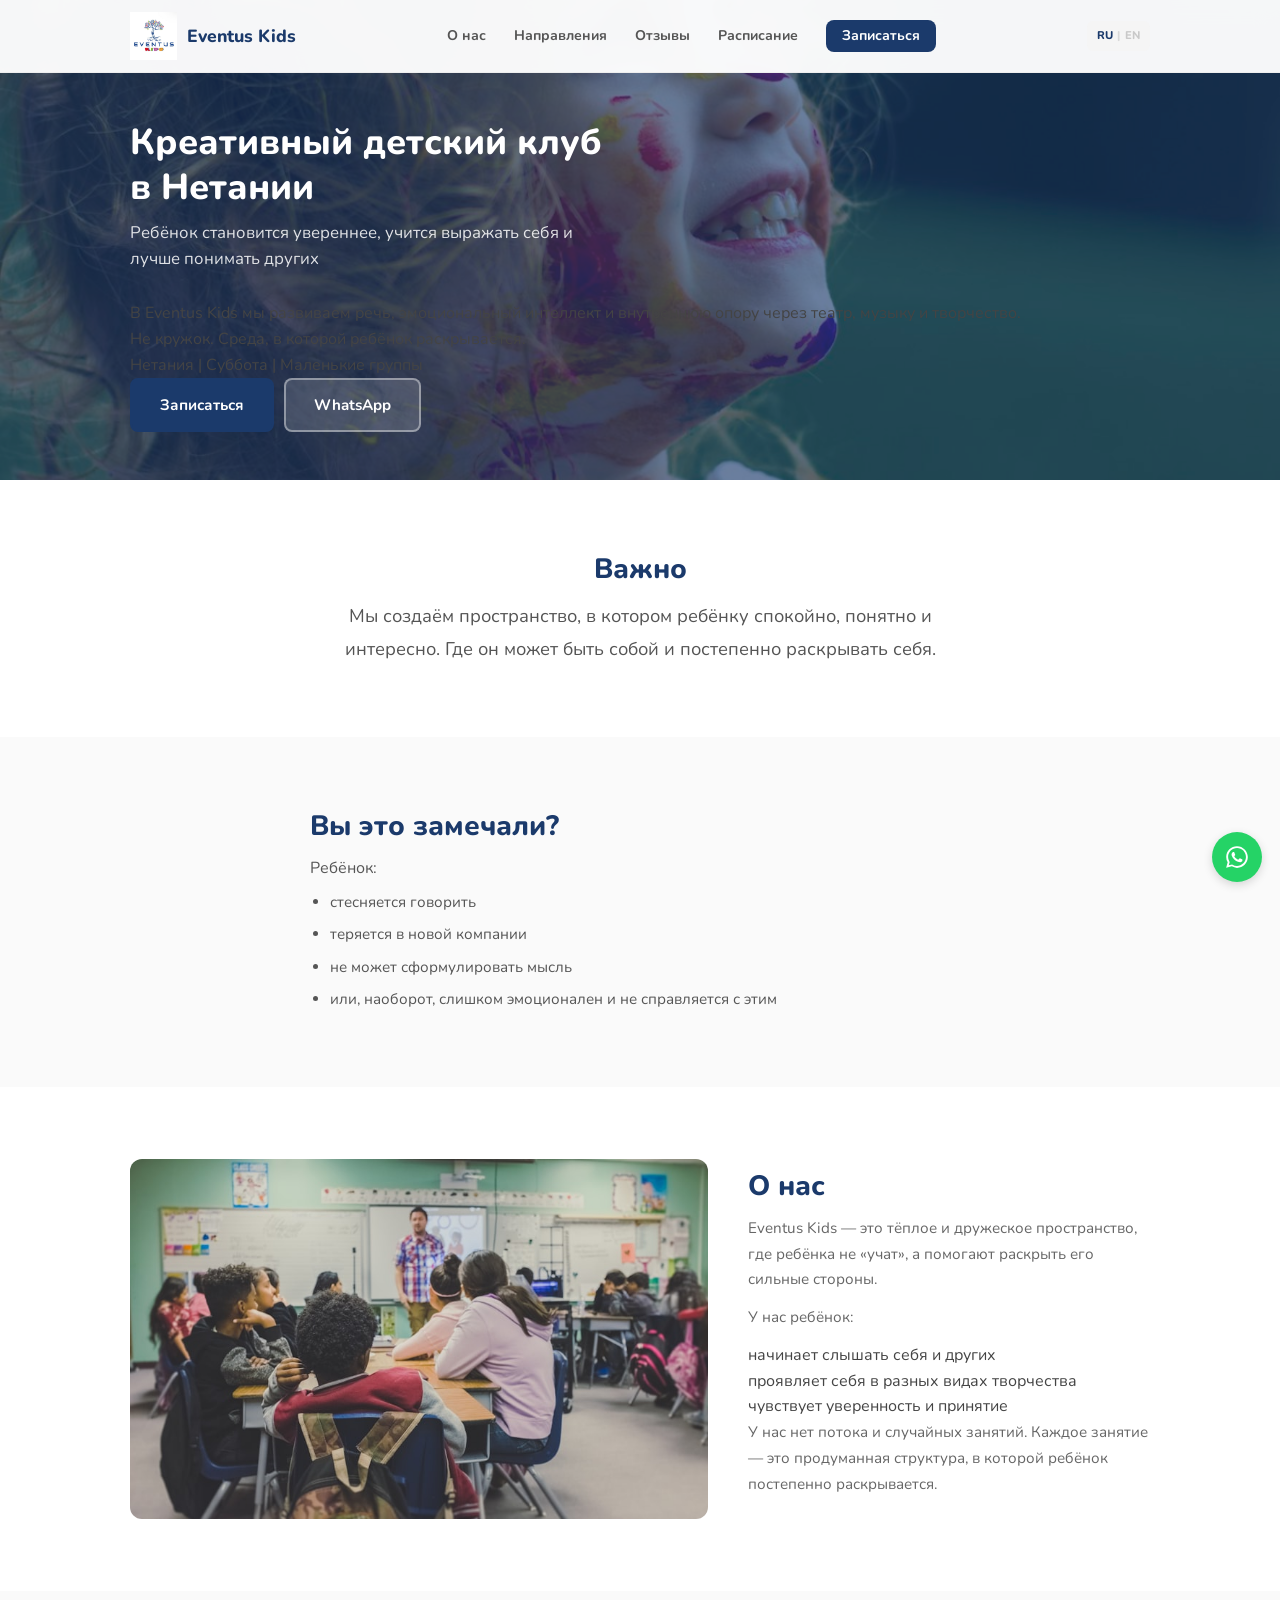
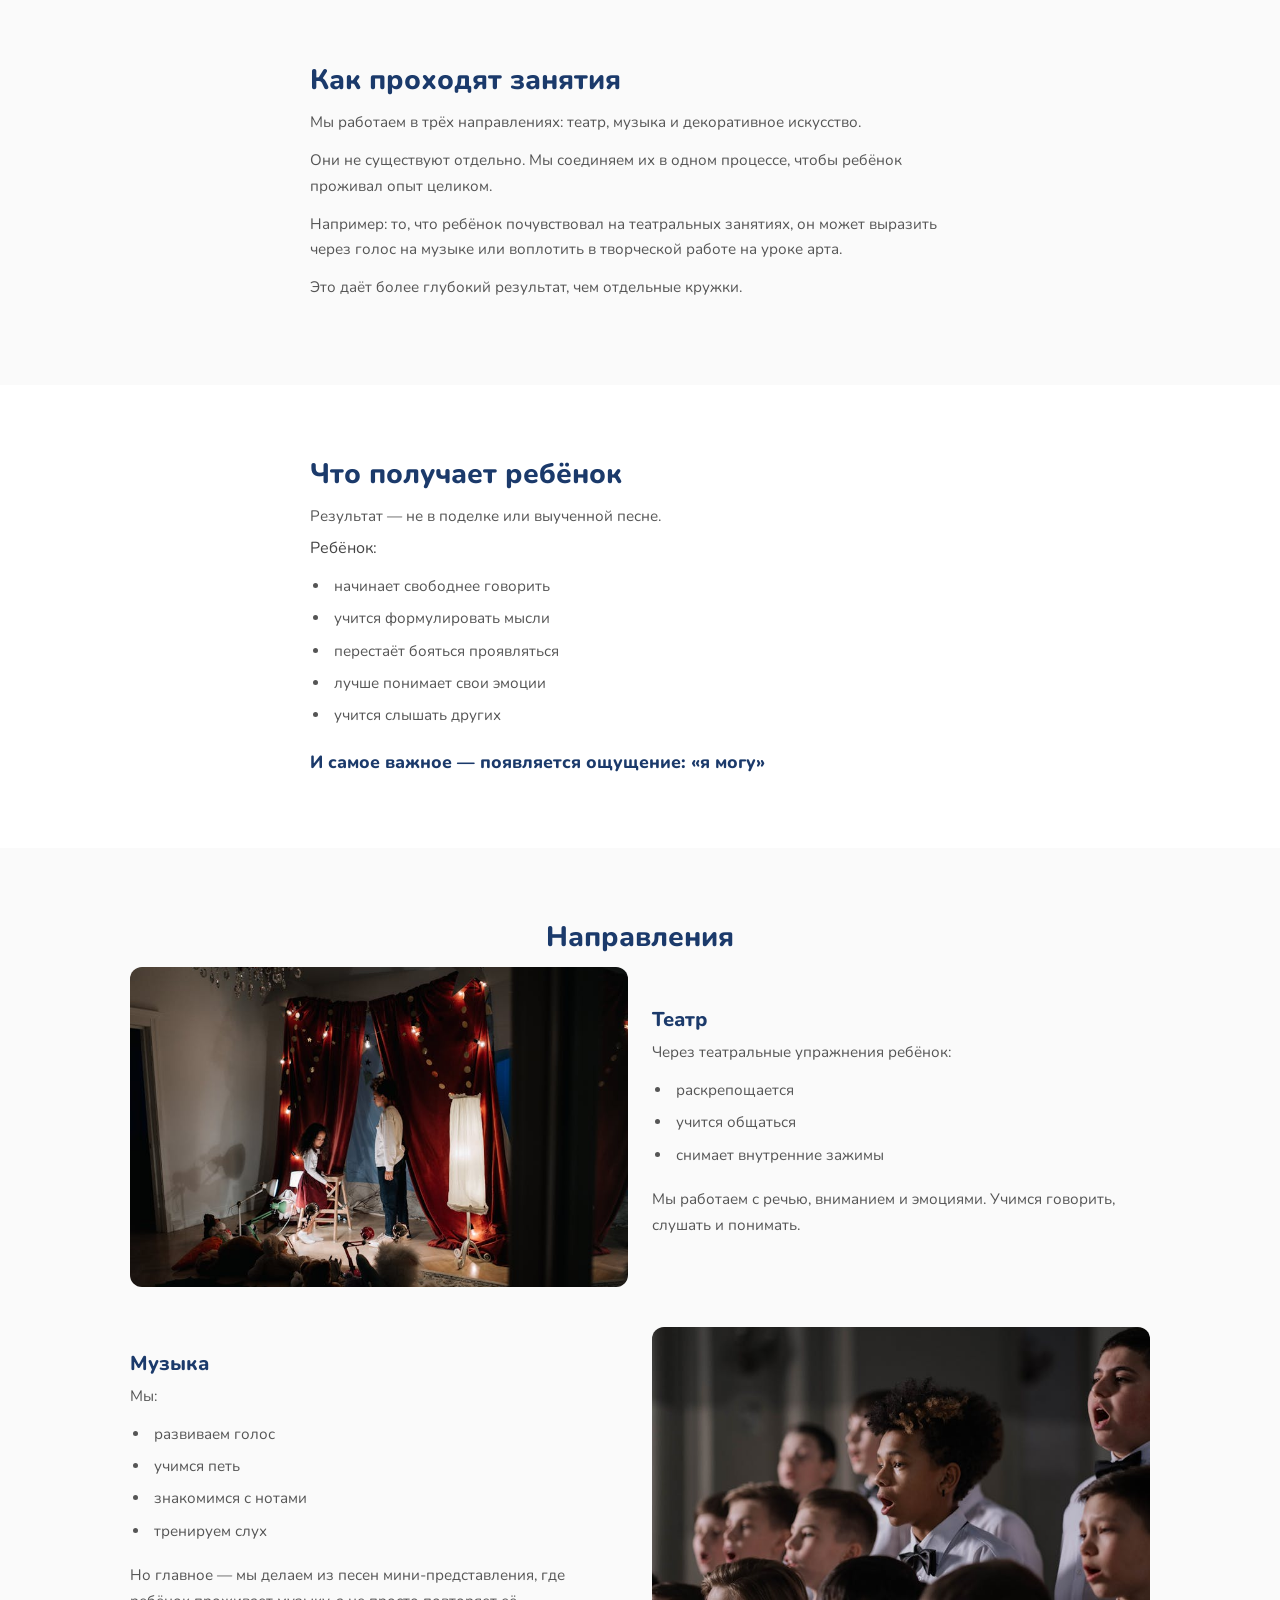
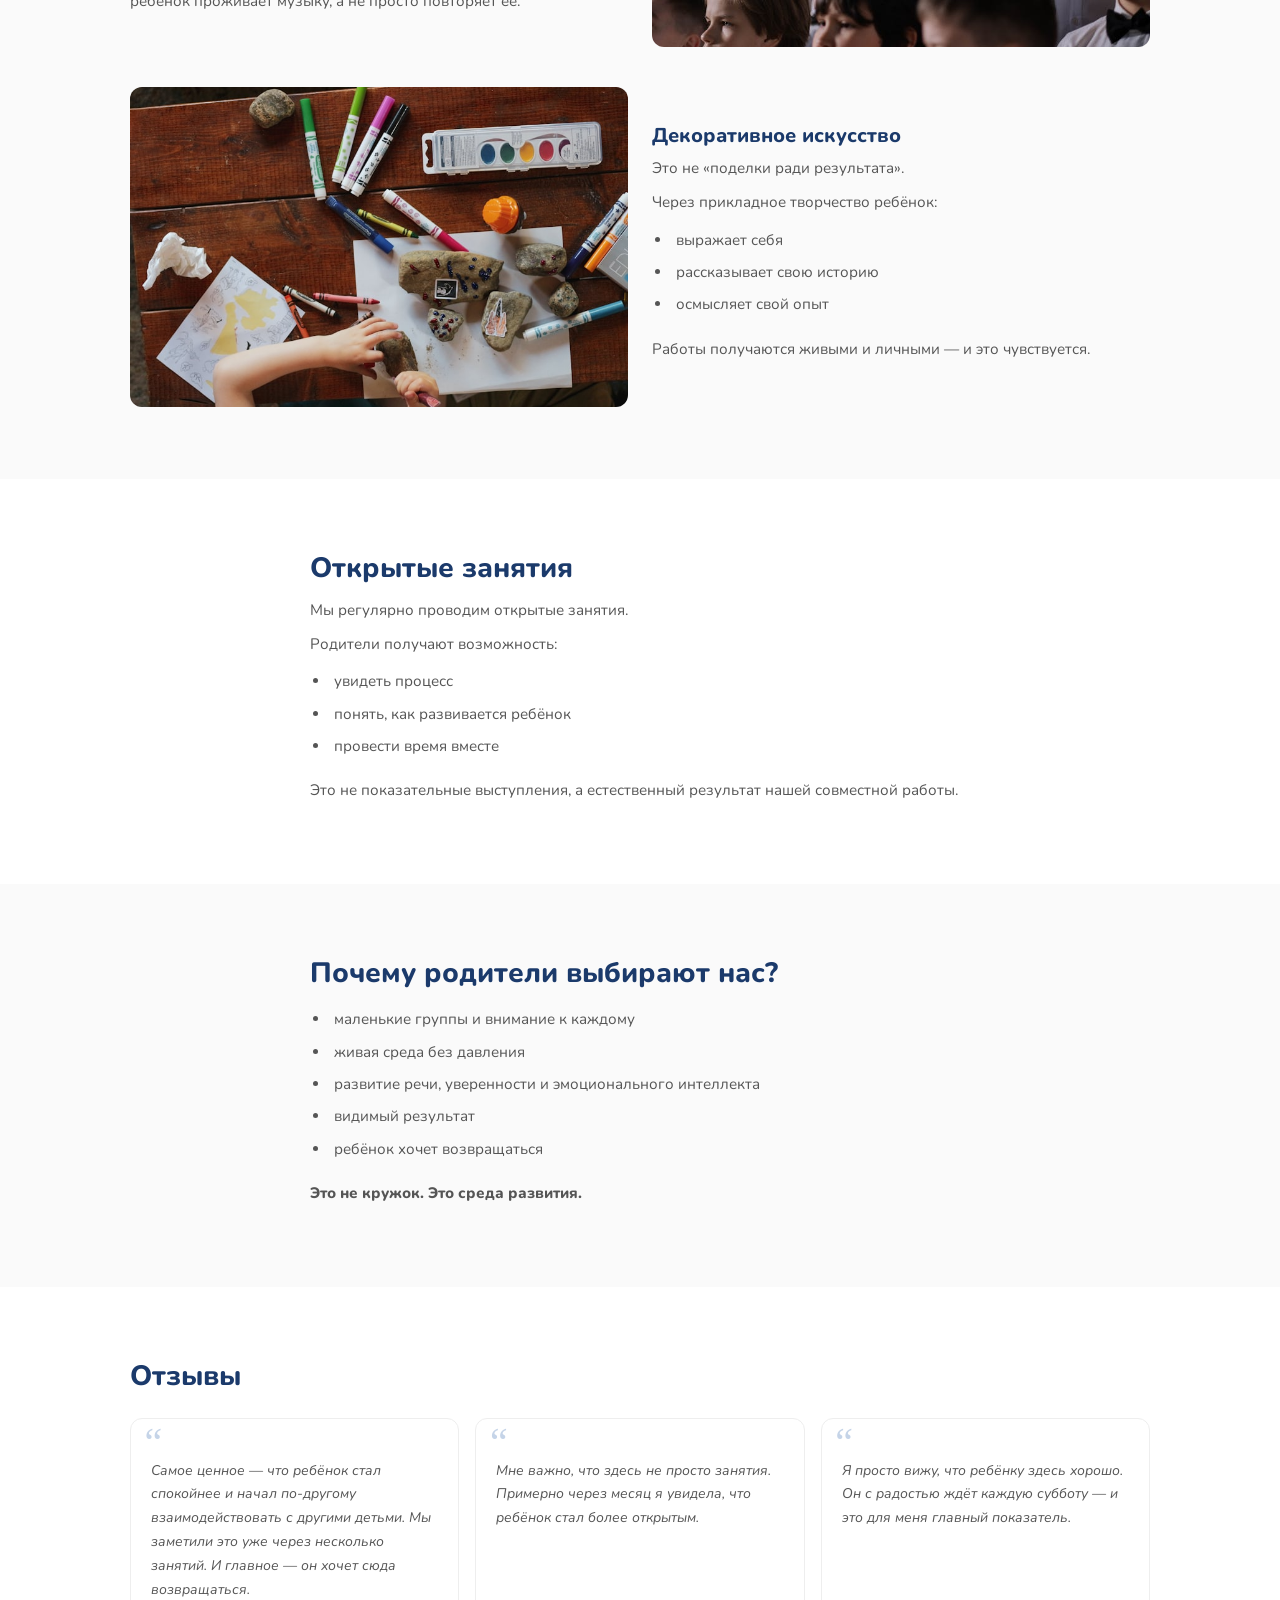
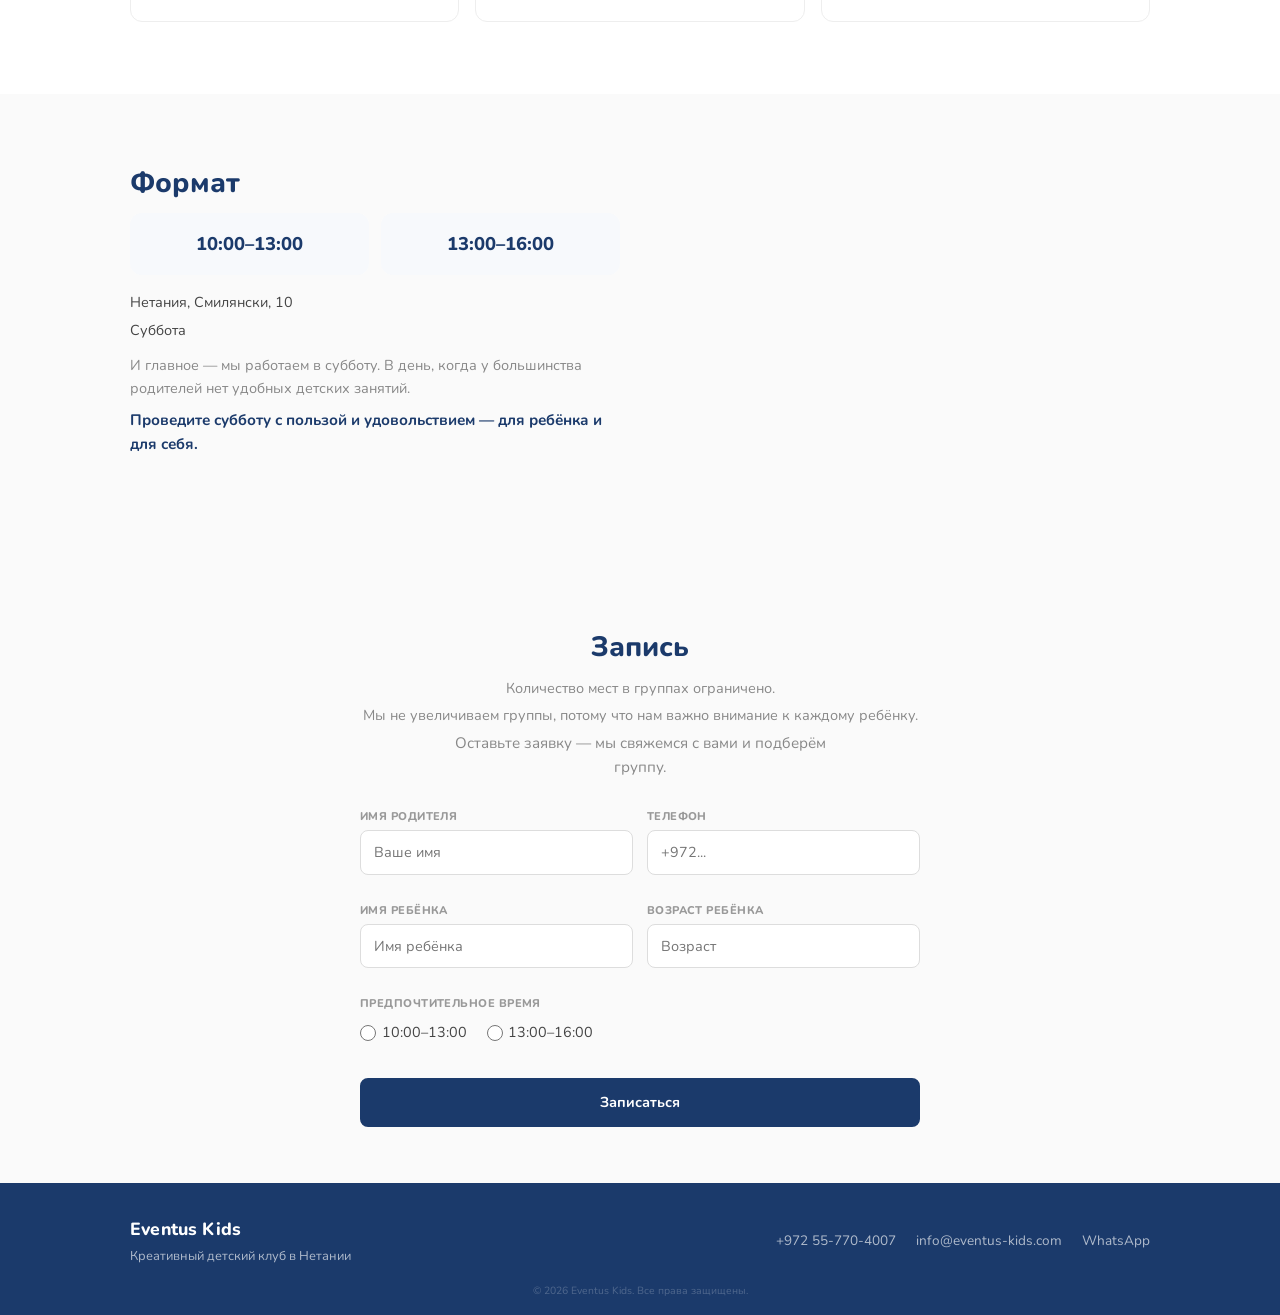
==== commit dd0592fb: "feat: full client content with all sections Added all sections from client's copy: intro, noticed, h" ====
--- a/index.html
+++ b/index.html
@@ -47,8 +47,8 @@
         <span class="nav__logo-name">Eventus Kids</span>
       </a>
       <ul class="nav__links" id="nav-links" role="list">
+        <li><a href="#about" class="nav__link" data-i18n="nav.about">О нас</a></li>
         <li><a href="#programs" class="nav__link" data-i18n="nav.programs">Направления</a></li>
-        <li><a href="#about" class="nav__link" data-i18n="nav.about">О нас</a></li>
         <li><a href="#reviews" class="nav__link" data-i18n="nav.reviews">Отзывы</a></li>
         <li><a href="#schedule" class="nav__link" data-i18n="nav.schedule">Расписание</a></li>
         <li><a href="#register" class="nav__link nav__link--cta" data-i18n="nav.register">Записаться</a></li>
@@ -70,12 +70,16 @@
 
   <main id="main">
 
+    <!-- HERO -->
     <section class="hero">
       <img src="images/hero.jpg" alt="" class="hero__bg" aria-hidden="true">
       <div class="hero__overlay"></div>
       <div class="hero__inner">
-        <h1 class="hero__title" data-i18n="hero.title">Детский клуб в Нетании</h1>
-        <p class="hero__sub" data-i18n="hero.subtitle">Театр, музыка и творчество. Речь, уверенность, эмоции. По субботам, в маленьких группах.</p>
+        <h1 class="hero__title" data-i18n="hero.title">Креативный детский клуб в Нетании</h1>
+        <p class="hero__sub" data-i18n="hero.sub">Ребёнок становится увереннее, учится выражать себя и лучше понимать других</p>
+        <p class="hero__desc" data-i18n="hero.desc">В Eventus Kids мы развиваем речь, эмоциональный интеллект и внутреннюю опору через театр, музыку и творчество.</p>
+        <p class="hero__tagline" data-i18n="hero.tagline">Не кружок. Среда, в которой ребёнок раскрывается.</p>
+        <p class="hero__location" data-i18n="hero.location">Нетания | Суббота | Маленькие группы</p>
         <div class="hero__btns">
           <a href="#register" class="btn btn--primary btn--lg" data-i18n="hero.cta">Записаться</a>
           <a href="https://wa.me/972557704007" class="btn btn--white btn--lg" target="_blank" rel="noopener noreferrer" data-i18n="hero.whatsapp">WhatsApp</a>
@@ -83,112 +87,189 @@
       </div>
     </section>
 
-    <section class="info-strip" aria-label="Key info">
-      <div class="wrap">
-        <div class="info-strip__row">
-          <span data-i18n="strip.day">Суббота</span>
-          <span class="info-strip__dot" aria-hidden="true"></span>
-          <span data-i18n="strip.location">Нетания</span>
-          <span class="info-strip__dot" aria-hidden="true"></span>
-          <span data-i18n="strip.groups">Маленькие группы</span>
-          <span class="info-strip__dot" aria-hidden="true"></span>
-          <span data-i18n="strip.ages">Возраст 4–12</span>
-        </div>
-      </div>
-    </section>
-
-    <section class="sec" id="programs">
-      <div class="wrap">
-        <h2 class="sec__title sec__title--center" data-i18n="programs.title">Чем мы занимаемся</h2>
-        <p class="sec__sub sec__sub--center" data-i18n="programs.subtitle">Театр, музыка и арт работают вместе. Не три отдельных кружка, а один связный процесс.</p>
-        <div class="programs__grid">
-          <article class="pcard anim">
-            <img class="pcard__img" src="images/theater.jpg" alt="Theater class" loading="lazy">
-            <div class="pcard__body">
-              <h3 class="pcard__title" data-i18n="program.theater.title">Театр</h3>
-              <p class="pcard__text" data-i18n="program.theater.desc">Ребёнок раскрепощается, учится общаться и выражать свои мысли через сценические упражнения.</p>
-            </div>
-          </article>
-          <article class="pcard anim">
-            <img class="pcard__img" src="images/music.jpg" alt="Music class" loading="lazy">
-            <div class="pcard__body">
-              <h3 class="pcard__title" data-i18n="program.music.title">Музыка</h3>
-              <p class="pcard__text" data-i18n="program.music.desc">Голос, слух, ритм. Песни превращаются в мини-спектакли, которые дети проживают, а не просто поют.</p>
-            </div>
-          </article>
-          <article class="pcard anim">
-            <img class="pcard__img" src="images/art.jpg" alt="Art class" loading="lazy">
-            <div class="pcard__body">
-              <h3 class="pcard__title" data-i18n="program.art.title">Декоративное искусство</h3>
-              <p class="pcard__text" data-i18n="program.art.desc">Не поделки по шаблону. Ребёнок рассказывает свою историю через прикладное творчество.</p>
-            </div>
-          </article>
-        </div>
-        <div class="programs__cta anim"><a href="#register" class="btn btn--primary" data-i18n="programs.cta">Записаться</a></div>
-      </div>
-    </section>
-
-    <section class="sec sec--gray" id="outcomes">
-      <div class="wrap">
-        <h2 class="sec__title" data-i18n="outcomes.title">Что меняется у детей</h2>
-        <div class="outcomes__grid">
-          <div class="oitem anim"><p class="oitem__text" data-i18n="outcomes.item1">Свободнее говорят</p></div>
-          <div class="oitem anim"><p class="oitem__text" data-i18n="outcomes.item2">Могут объяснить, что чувствуют</p></div>
-          <div class="oitem anim"><p class="oitem__text" data-i18n="outcomes.item3">Не боятся выступать</p></div>
-          <div class="oitem anim"><p class="oitem__text" data-i18n="outcomes.item4">Лучше понимают себя и других</p></div>
-          <div class="oitem anim"><p class="oitem__text" data-i18n="outcomes.item5">Умеют слушать</p></div>
-          <div class="oitem oitem--hl anim"><p class="oitem__text" data-i18n="outcomes.item6">Появляется уверенность: «я могу»</p></div>
-        </div>
-      </div>
-    </section>
-
+    <!-- ВАЖНО -->
+    <section class="sec" id="intro">
+      <div class="wrap wrap--md anim">
+        <h2 class="sec__title sec__title--center" data-i18n="intro.title">Важно</h2>
+        <p class="intro__text" data-i18n="intro.text">Мы создаём пространство, в котором ребёнку спокойно, понятно и интересно. Где он может быть собой и постепенно раскрывать себя.</p>
+      </div>
+    </section>
+
+    <!-- ВЫ ЭТО ЗАМЕЧАЛИ? -->
+    <section class="sec sec--gray" id="noticed">
+      <div class="wrap wrap--md anim">
+        <h2 class="sec__title" data-i18n="noticed.title">Вы это замечали?</h2>
+        <p class="noticed__lead" data-i18n="noticed.lead">Ребёнок:</p>
+        <ul class="noticed__list">
+          <li data-i18n="noticed.1">стесняется говорить</li>
+          <li data-i18n="noticed.2">теряется в новой компании</li>
+          <li data-i18n="noticed.3">не может сформулировать мысль</li>
+          <li data-i18n="noticed.4">или, наоборот, слишком эмоционален и не справляется с этим</li>
+        </ul>
+      </div>
+    </section>
+
+    <!-- О НАС -->
     <section class="sec" id="about">
       <div class="wrap">
         <div class="about__grid anim">
           <img class="about__img" src="images/about.jpg" alt="Children in creative activities" loading="lazy">
           <div class="about__body">
-            <h2 class="sec__title sec__title--left" data-i18n="about.title">Про нас</h2>
-            <p data-i18n="about.p1">Eventus Kids работает по субботам в Нетании. У нас маленькие группы, знакомые педагоги и спокойная атмосфера.</p>
-            <p data-i18n="about.p2">Занятия построены так, что театр, музыка и арт дополняют друг друга. Ребёнок не прыгает между кружками, а проходит один цельный процесс.</p>
-            <p data-i18n="about.p3">Можно прийти на разовое занятие или взять абонемент.</p>
-          </div>
-        </div>
-      </div>
-    </section>
-
-    <section class="sec sec--gray" id="reviews">
+            <h2 class="sec__title sec__title--left" data-i18n="about.title">О нас</h2>
+            <p data-i18n="about.p1">Eventus Kids — это тёплое и дружеское пространство, где ребёнка не «учат», а помогают раскрыть его сильные стороны.</p>
+            <p data-i18n="about.lead">У нас ребёнок:</p>
+            <ul class="about__list">
+              <li data-i18n="about.b1">начинает слышать себя и других</li>
+              <li data-i18n="about.b2">проявляет себя в разных видах творчества</li>
+              <li data-i18n="about.b3">чувствует уверенность и принятие</li>
+            </ul>
+            <p data-i18n="about.p2">У нас нет потока и случайных занятий. Каждое занятие — это продуманная структура, в которой ребёнок постепенно раскрывается.</p>
+          </div>
+        </div>
+      </div>
+    </section>
+
+    <!-- КАК ПРОХОДЯТ ЗАНЯТИЯ -->
+    <section class="sec sec--gray" id="sessions">
+      <div class="wrap wrap--md anim">
+        <h2 class="sec__title" data-i18n="sessions.title">Как проходят занятия</h2>
+        <p data-i18n="sessions.p1">Мы работаем в трёх направлениях: театр, музыка и декоративное искусство.</p>
+        <p data-i18n="sessions.p2">Они не существуют отдельно. Мы соединяем их в одном процессе, чтобы ребёнок проживал опыт целиком.</p>
+        <p data-i18n="sessions.p3">Например: то, что ребёнок почувствовал на театральных занятиях, он может выразить через голос на музыке или воплотить в творческой работе на уроке арта.</p>
+        <p data-i18n="sessions.p4">Это даёт более глубокий результат, чем отдельные кружки.</p>
+      </div>
+    </section>
+
+    <!-- ЧТО ПОЛУЧАЕТ РЕБЁНОК -->
+    <section class="sec" id="outcomes">
+      <div class="wrap wrap--md anim">
+        <h2 class="sec__title" data-i18n="outcomes.title">Что получает ребёнок</h2>
+        <p class="outcomes__lead" data-i18n="outcomes.lead">Результат — не в поделке или выученной песне.</p>
+        <p data-i18n="outcomes.sublead">Ребёнок:</p>
+        <ul class="check-list">
+          <li data-i18n="outcomes.1">начинает свободнее говорить</li>
+          <li data-i18n="outcomes.2">учится формулировать мысли</li>
+          <li data-i18n="outcomes.3">перестаёт бояться проявляться</li>
+          <li data-i18n="outcomes.4">лучше понимает свои эмоции</li>
+          <li data-i18n="outcomes.5">учится слышать других</li>
+        </ul>
+        <p class="outcomes__highlight" data-i18n="outcomes.highlight">И самое важное — появляется ощущение: «я могу»</p>
+      </div>
+    </section>
+
+    <!-- НАПРАВЛЕНИЯ -->
+    <section class="sec sec--gray" id="programs">
       <div class="wrap">
-        <h2 class="sec__title" data-i18n="reviews.title">Отзывы родителей</h2>
+        <h2 class="sec__title sec__title--center" data-i18n="programs.title">Направления</h2>
+
+        <div class="program anim">
+          <img class="program__img" src="images/theater.jpg" alt="Theater" loading="lazy">
+          <div class="program__body">
+            <h3 class="program__title" data-i18n="prog.theater.title">Театр</h3>
+            <p data-i18n="prog.theater.p1">Через театральные упражнения ребёнок:</p>
+            <ul class="check-list">
+              <li data-i18n="prog.theater.b1">раскрепощается</li>
+              <li data-i18n="prog.theater.b2">учится общаться</li>
+              <li data-i18n="prog.theater.b3">снимает внутренние зажимы</li>
+            </ul>
+            <p data-i18n="prog.theater.p2">Мы работаем с речью, вниманием и эмоциями. Учимся говорить, слушать и понимать.</p>
+          </div>
+        </div>
+
+        <div class="program program--reverse anim">
+          <img class="program__img" src="images/music.jpg" alt="Music" loading="lazy">
+          <div class="program__body">
+            <h3 class="program__title" data-i18n="prog.music.title">Музыка</h3>
+            <p data-i18n="prog.music.lead">Мы:</p>
+            <ul class="check-list">
+              <li data-i18n="prog.music.b1">развиваем голос</li>
+              <li data-i18n="prog.music.b2">учимся петь</li>
+              <li data-i18n="prog.music.b3">знакомимся с нотами</li>
+              <li data-i18n="prog.music.b4">тренируем слух</li>
+            </ul>
+            <p data-i18n="prog.music.p1">Но главное — мы делаем из песен мини-представления, где ребёнок проживает музыку, а не просто повторяет её.</p>
+          </div>
+        </div>
+
+        <div class="program anim">
+          <img class="program__img" src="images/art.jpg" alt="Art" loading="lazy">
+          <div class="program__body">
+            <h3 class="program__title" data-i18n="prog.art.title">Декоративное искусство</h3>
+            <p data-i18n="prog.art.p1">Это не «поделки ради результата».</p>
+            <p data-i18n="prog.art.lead">Через прикладное творчество ребёнок:</p>
+            <ul class="check-list">
+              <li data-i18n="prog.art.b1">выражает себя</li>
+              <li data-i18n="prog.art.b2">рассказывает свою историю</li>
+              <li data-i18n="prog.art.b3">осмысляет свой опыт</li>
+            </ul>
+            <p data-i18n="prog.art.p2">Работы получаются живыми и личными — и это чувствуется.</p>
+          </div>
+        </div>
+      </div>
+    </section>
+
+    <!-- ОТКРЫТЫЕ ЗАНЯТИЯ -->
+    <section class="sec" id="open">
+      <div class="wrap wrap--md anim">
+        <h2 class="sec__title" data-i18n="open.title">Открытые занятия</h2>
+        <p data-i18n="open.p1">Мы регулярно проводим открытые занятия.</p>
+        <p data-i18n="open.lead">Родители получают возможность:</p>
+        <ul class="check-list">
+          <li data-i18n="open.b1">увидеть процесс</li>
+          <li data-i18n="open.b2">понять, как развивается ребёнок</li>
+          <li data-i18n="open.b3">провести время вместе</li>
+        </ul>
+        <p data-i18n="open.p2">Это не показательные выступления, а естественный результат нашей совместной работы.</p>
+      </div>
+    </section>
+
+    <!-- ПОЧЕМУ РОДИТЕЛИ ВЫБИРАЮТ НАС -->
+    <section class="sec sec--gray" id="why">
+      <div class="wrap wrap--md anim">
+        <h2 class="sec__title" data-i18n="why.title">Почему родители выбирают нас?</h2>
+        <ul class="check-list">
+          <li data-i18n="why.1">маленькие группы и внимание к каждому</li>
+          <li data-i18n="why.2">живая среда без давления</li>
+          <li data-i18n="why.3">развитие речи, уверенности и эмоционального интеллекта</li>
+          <li data-i18n="why.4">видимый результат</li>
+          <li data-i18n="why.5">ребёнок хочет возвращаться</li>
+        </ul>
+        <p class="why__closing" data-i18n="why.closing">Это не кружок. Это среда развития.</p>
+      </div>
+    </section>
+
+    <!-- ОТЗЫВЫ -->
+    <section class="sec" id="reviews">
+      <div class="wrap">
+        <h2 class="sec__title" data-i18n="reviews.title">Отзывы</h2>
         <div class="reviews__grid">
-          <blockquote class="rcard anim"><p class="rcard__text" data-i18n="review.1">Самое ценное, что ребёнок стал спокойнее и начал по-другому общаться с другими детьми. Мы заметили это уже через несколько занятий. И главное, он сам хочет сюда возвращаться.</p></blockquote>
+          <blockquote class="rcard anim"><p class="rcard__text" data-i18n="review.1">Самое ценное — что ребёнок стал спокойнее и начал по-другому взаимодействовать с другими детьми. Мы заметили это уже через несколько занятий. И главное — он хочет сюда возвращаться.</p></blockquote>
           <blockquote class="rcard anim"><p class="rcard__text" data-i18n="review.2">Мне важно, что здесь не просто занятия. Примерно через месяц я увидела, что ребёнок стал более открытым.</p></blockquote>
-          <blockquote class="rcard anim"><p class="rcard__text" data-i18n="review.3">Я просто вижу, что ребёнку здесь хорошо. Он с радостью ждёт каждую субботу, и для меня это главный показатель.</p></blockquote>
-        </div>
-      </div>
-    </section>
-
-    <!-- Teachers section hidden until real info is provided -->
-
-    <section class="sec" id="schedule">
+          <blockquote class="rcard anim"><p class="rcard__text" data-i18n="review.3">Я просто вижу, что ребёнку здесь хорошо. Он с радостью ждёт каждую субботу — и это для меня главный показатель.</p></blockquote>
+        </div>
+      </div>
+    </section>
+
+    <!-- ФОРМАТ / РАСПИСАНИЕ -->
+    <section class="sec sec--gray" id="schedule">
       <div class="wrap">
-        <h2 class="sec__title" data-i18n="schedule.title">Расписание и адрес</h2>
+        <h2 class="sec__title" data-i18n="schedule.title">Формат</h2>
         <div class="sched__grid anim">
           <div class="sched__info">
             <div class="sched__slots">
               <div class="sched__slot">
-                <span class="sched__slot-label" data-i18n="schedule.slot1Label">Утренняя группа</span>
                 <span class="sched__slot-time" data-i18n="schedule.slot1">10:00–13:00</span>
               </div>
               <div class="sched__slot">
-                <span class="sched__slot-label" data-i18n="schedule.slot2Label">Дневная группа</span>
                 <span class="sched__slot-time" data-i18n="schedule.slot2">13:00–16:00</span>
               </div>
             </div>
             <address class="sched__details">
-              <p><strong data-i18n="schedule.dayLabel">День:</strong> <span data-i18n="schedule.day">Суббота</span></p>
-              <p><strong data-i18n="schedule.addressLabel">Адрес:</strong> <span data-i18n="schedule.address">Нетания, Смилянски, 10</span></p>
+              <p data-i18n="schedule.address">Нетания, Смилянски, 10</p>
+              <p data-i18n="schedule.day">Суббота</p>
             </address>
-            <p class="sched__note" data-i18n="schedule.note">Работаем по субботам. В день, когда обычно сложно найти хорошие занятия для детей.</p>
+            <p class="sched__note" data-i18n="schedule.note">И главное — мы работаем в субботу. В день, когда у большинства родителей нет удобных детских занятий.</p>
+            <p class="sched__cta" data-i18n="schedule.cta">Проведите субботу с пользой и удовольствием — для ребёнка и для себя.</p>
           </div>
           <div class="sched__map">
             <iframe src="https://www.google.com/maps/embed?pb=!1m18!1m12!1m3!1d3368.5!2d34.853!3d32.321!2m3!1f0!2f0!3f0!3m2!1i1024!2i768!4f13.1!3m3!1m2!1s0x0%3A0x0!2zMzLCsDE5JzE1LjYiTiAzNMKwNTEnMTAuOCJF!5e0!3m2!1sen!2sil!4v1" width="100%" height="280" allowfullscreen loading="lazy" referrerpolicy="no-referrer-when-downgrade" title="Eventus Kids location"></iframe>
@@ -197,10 +278,13 @@
       </div>
     </section>
 
+    <!-- ЗАПИСЬ -->
     <section class="register" id="register">
       <div class="wrap wrap--sm">
-        <h2 class="sec__title sec__title--center" data-i18n="register.title">Записаться</h2>
-        <p class="register__sub" data-i18n="register.subtitle">Оставьте заявку, и мы свяжемся с вами, чтобы подобрать группу.</p>
+        <h2 class="sec__title sec__title--center" data-i18n="register.title">Запись</h2>
+        <p class="register__note" data-i18n="register.note1">Количество мест в группах ограничено.</p>
+        <p class="register__note" data-i18n="register.note2">Мы не увеличиваем группы, потому что нам важно внимание к каждому ребёнку.</p>
+        <p class="register__sub" data-i18n="register.subtitle">Оставьте заявку — мы свяжемся с вами и подберём группу.</p>
         <form class="form" id="registration-form" action="https://api.web3forms.com/submit" method="POST" novalidate>
           <input type="hidden" name="access_key" value="3452f12f-84d0-4b21-96bc-89ee63287c1d">
           <input type="hidden" name="subject" value="New registration — Eventus Kids">
@@ -239,7 +323,7 @@
             <span class="form__error" data-error-key="form.timeSlotError" aria-live="polite"></span>
           </fieldset>
           <div class="form__status" id="form-status" aria-live="polite"></div>
-          <button type="submit" class="btn btn--primary btn--full form__submit" data-i18n="form.submit">Отправить заявку</button>
+          <button type="submit" class="btn btn--primary btn--full form__submit" data-i18n="form.submit">Записаться</button>
         </form>
         <div class="form__success" id="form-success" hidden>
           <div class="form__success-icon" aria-hidden="true">&#10003;</div>
--- a/css/styles.css
+++ b/css/styles.css
@@ -79,27 +79,44 @@
 /* ── SECTION ── */
 .sec { padding: 3.5rem 0; }
 .sec--gray { background: #fafafa; }
-.sec__title { font-size: clamp(1.35rem, 3vw, 1.75rem); margin-bottom: .4rem; }
+.sec__title { font-size: clamp(1.35rem, 3vw, 1.75rem); margin-bottom: .75rem; }
 .sec__title--center { text-align: center; }
-.sec__sub { color: #888; max-width: 540px; margin-bottom: 2rem; font-size: .95rem; }
-.sec__sub--center { text-align: center; margin-left: auto; margin-right: auto; }
-
-/* ── PROGRAM CARDS ── */
-.programs__grid { display: grid; grid-template-columns: 1fr; gap: 1rem; margin-bottom: 2rem; }
-.pcard { background: #fff; border-radius: 12px; overflow: hidden; border: 1px solid #eee; transition: transform .2s, box-shadow .2s; }
-.pcard:hover { transform: translateY(-3px); box-shadow: 0 6px 20px rgba(0,0,0,.07); }
-.pcard__img { height: 180px; width: 100%; object-fit: cover; }
-.pcard__body { padding: 1.1rem; }
-.pcard__title { font-size: 1.05rem; margin-bottom: .3rem; }
-.pcard__text { color: #888; font-size: .85rem; line-height: 1.5; }
-.programs__cta { text-align: center; }
+.sec__title--left { text-align: left; }
+
+.wrap--md { max-width: 700px; }
+
+/* ── SHARED LIST ── */
+.check-list { margin: .5rem 0 1rem 1.25rem; }
+.check-list li { position: relative; padding: .25rem 0 .25rem .25rem; color: #555; font-size: .95rem; list-style: disc; }
+
+/* ── INTRO ── */
+.intro__text { font-size: clamp(1rem, 2vw, 1.15rem); color: #555; text-align: center; line-height: 1.8; }
+
+/* ── NOTICED ── */
+.noticed__lead { color: #555; margin-bottom: .25rem; }
+.noticed__list { margin: .25rem 0 0 1.25rem; }
+.noticed__list li { padding: .25rem 0; color: #555; font-size: .95rem; list-style: disc; }
+
+/* ── SESSIONS ── */
+#sessions p { color: #555; margin-bottom: .75rem; line-height: 1.7; font-size: .95rem; }
 
 /* ── OUTCOMES ── */
-.outcomes__grid { display: grid; grid-template-columns: 1fr; gap: .6rem; max-width: 640px; margin: 1.5rem auto 0; }
-.oitem { padding: .7rem 1rem; background: #fff; border-radius: 10px; border: 1px solid #eee; border-left: 3px solid #ddd; }
-.oitem__text { font-size: .9rem; font-weight: 600; }
-.oitem--hl { background: #f7f9fc; border-left-color: #1B3A6B; }
-.oitem--hl .oitem__text { color: #1B3A6B; font-weight: 800; }
+.outcomes__lead { color: #555; margin-bottom: .5rem; font-size: .95rem; }
+.outcomes__highlight { margin-top: 1rem; font-size: 1.1rem; font-weight: 800; color: #1B3A6B; }
+
+/* ── PROGRAMS (side-by-side) ── */
+.program { display: flex; flex-direction: column; gap: 1.5rem; margin-bottom: 2.5rem; }
+.program:last-child { margin-bottom: 0; }
+.program__img { width: 100%; border-radius: 12px; object-fit: cover; max-height: 280px; }
+.program__body p { color: #555; margin-bottom: .5rem; line-height: 1.7; font-size: .95rem; }
+.program__title { font-size: 1.25rem; margin-bottom: .5rem; }
+
+/* ── OPEN / WHY ── */
+#open p, #why p { color: #555; margin-bottom: .5rem; line-height: 1.7; font-size: .95rem; }
+.why__closing { margin-top: 1rem; font-size: 1.05rem; font-weight: 800; color: #1B3A6B; }
+
+/* ── REGISTER NOTES ── */
+.register__note { text-align: center; color: #888; font-size: .9rem; margin-bottom: .25rem; }
 
 /* ── ABOUT ── */
 .about__grid { display: flex; flex-direction: column; gap: 1.5rem; }
@@ -128,7 +145,8 @@
 .sched__slot-time { display: block; font-size: 1.15rem; font-weight: 800; color: #1B3A6B; }
 .sched__details p { margin-bottom: .3rem; font-size: .9rem; }
 .sched__details strong { color: #1B3A6B; }
-.sched__note { color: #888; margin: .75rem 0 1.25rem; font-size: .9rem; line-height: 1.6; }
+.sched__note { color: #888; margin: .75rem 0 .5rem; font-size: .9rem; line-height: 1.6; }
+.sched__cta { font-weight: 700; color: #1B3A6B; font-size: .95rem; }
 .sched__map iframe { width: 100%; min-height: 200px; border-radius: 12px; border: none; }
 
 /* ── FORM ── */
@@ -177,10 +195,7 @@
 /* ── RESPONSIVE ── */
 @media (min-width: 640px) {
   .hero__btns { flex-direction: row; }
-  .programs__grid { grid-template-columns: repeat(3, 1fr); }
-  .outcomes__grid { grid-template-columns: repeat(2, 1fr); }
   .reviews__grid { grid-template-columns: repeat(3, 1fr); }
-  .teachers__grid { grid-template-columns: repeat(3, 1fr); }
   .form__row { flex-direction: row; }
   .form__row .form__group { flex: 1; }
 }
@@ -191,6 +206,10 @@
   .about__grid { flex-direction: row; align-items: center; gap: 2.5rem; }
   .about__img { flex: 1; min-height: 300px; object-fit: cover; }
   .about__body { flex: 1; }
+  .program { flex-direction: row; align-items: center; }
+  .program--reverse { flex-direction: row-reverse; }
+  .program__img { flex: 1; max-height: 320px; min-height: 240px; }
+  .program__body { flex: 1; }
   .sched__grid { flex-direction: row; gap: 2.5rem; }
   .sched__info, .sched__map { flex: 1; }
   .footer__inner { flex-direction: row; justify-content: space-between; text-align: left; }
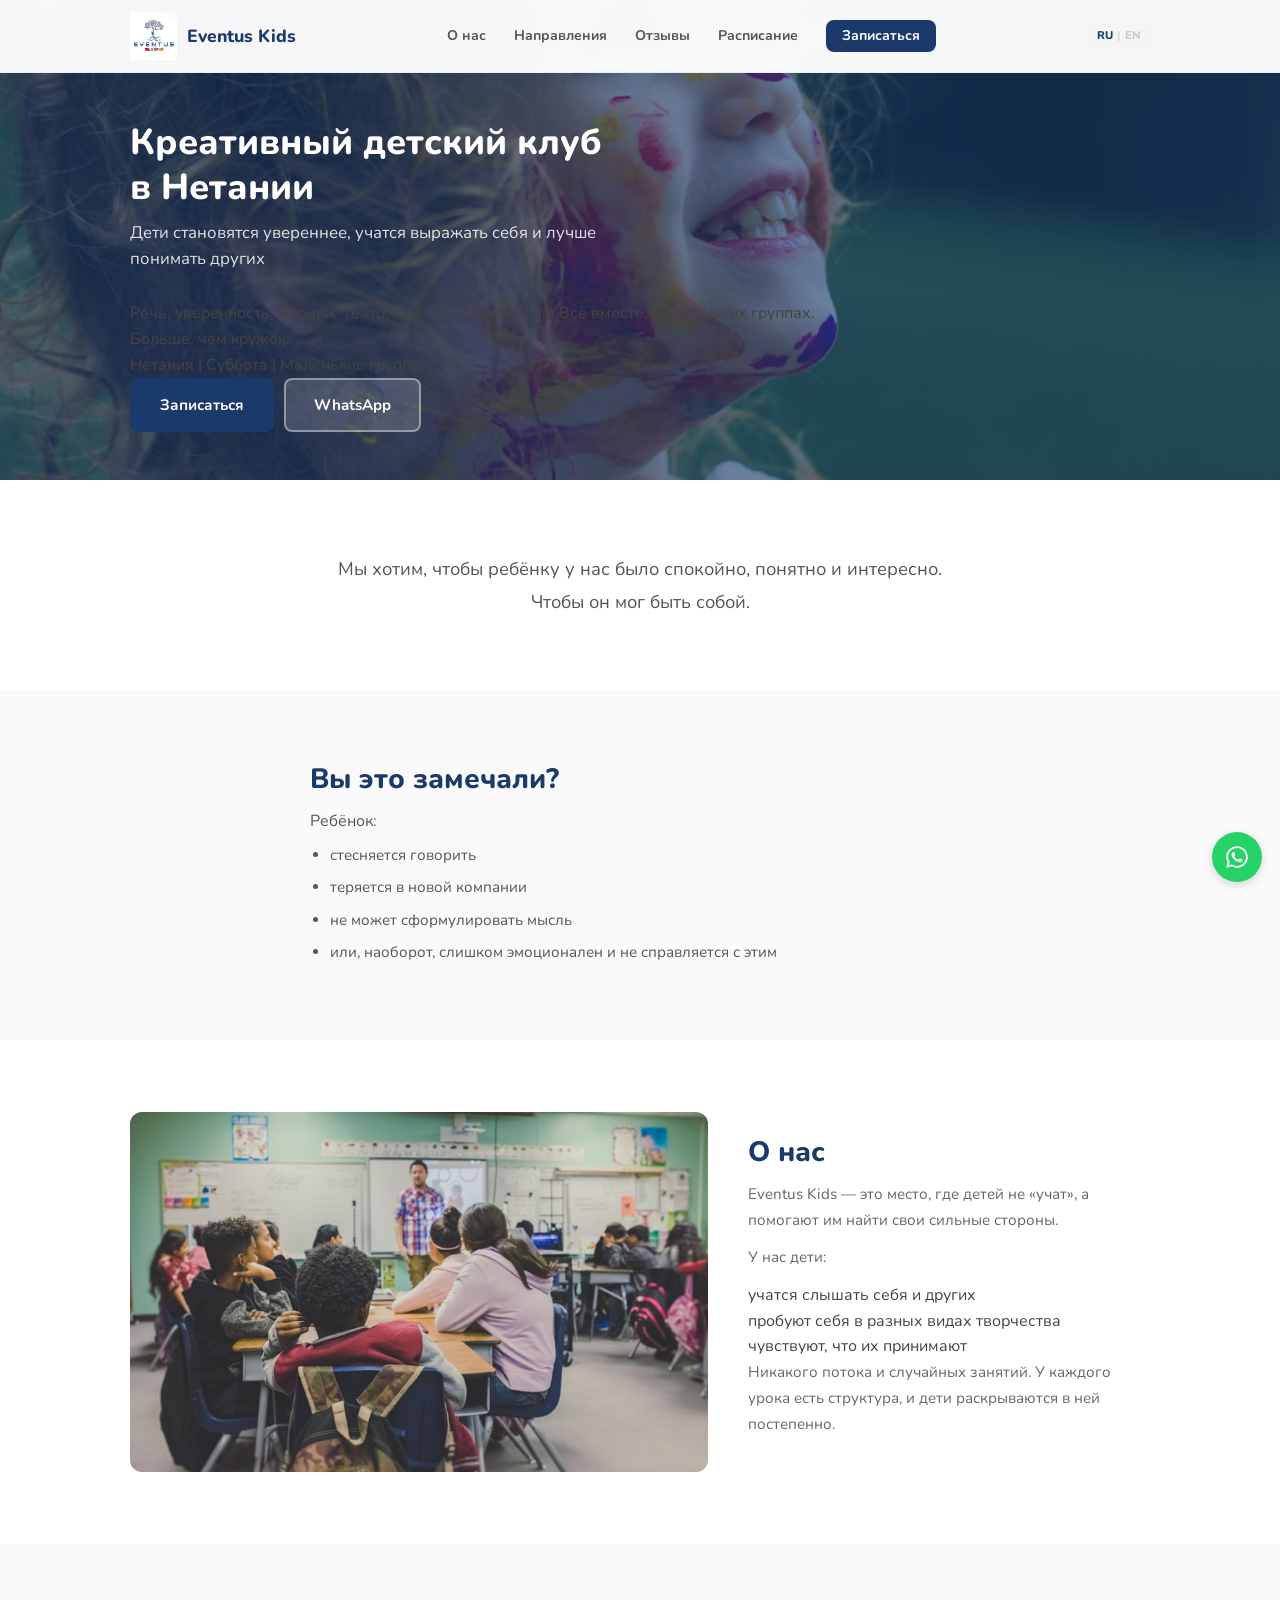
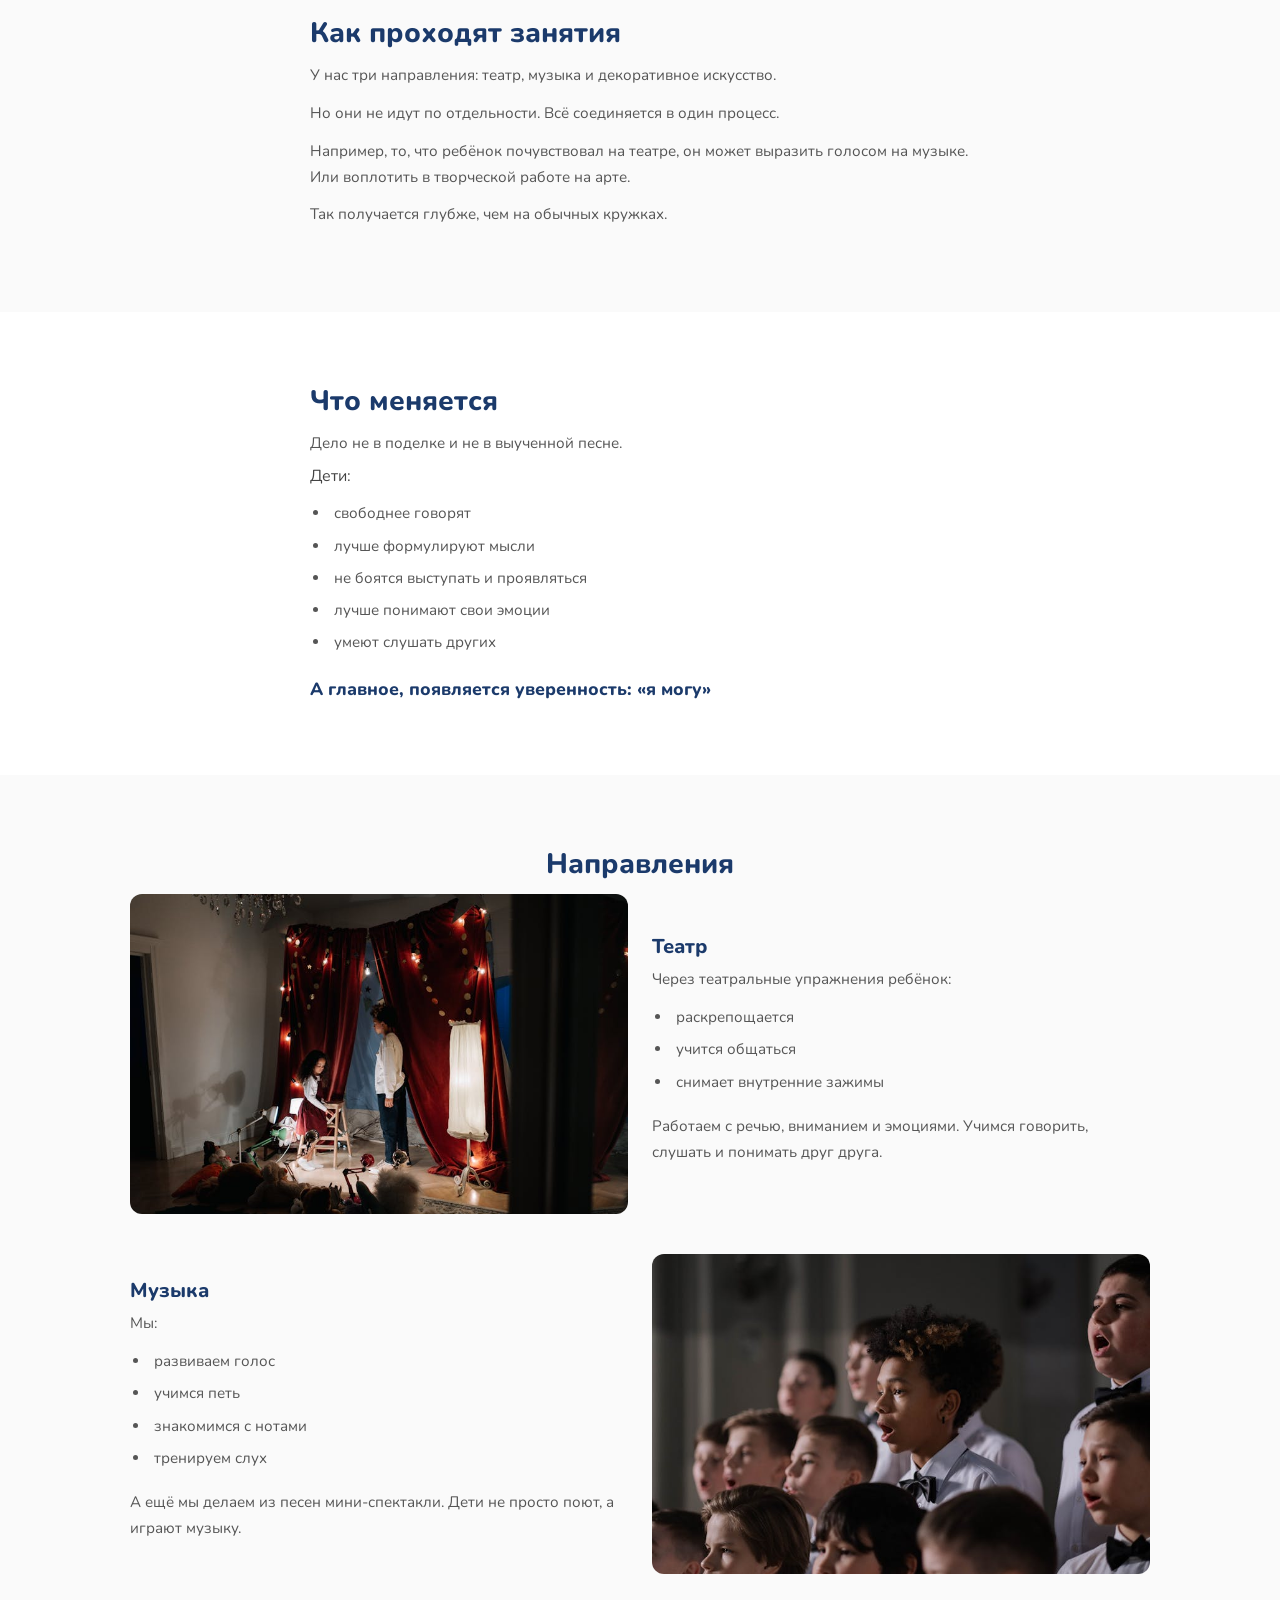
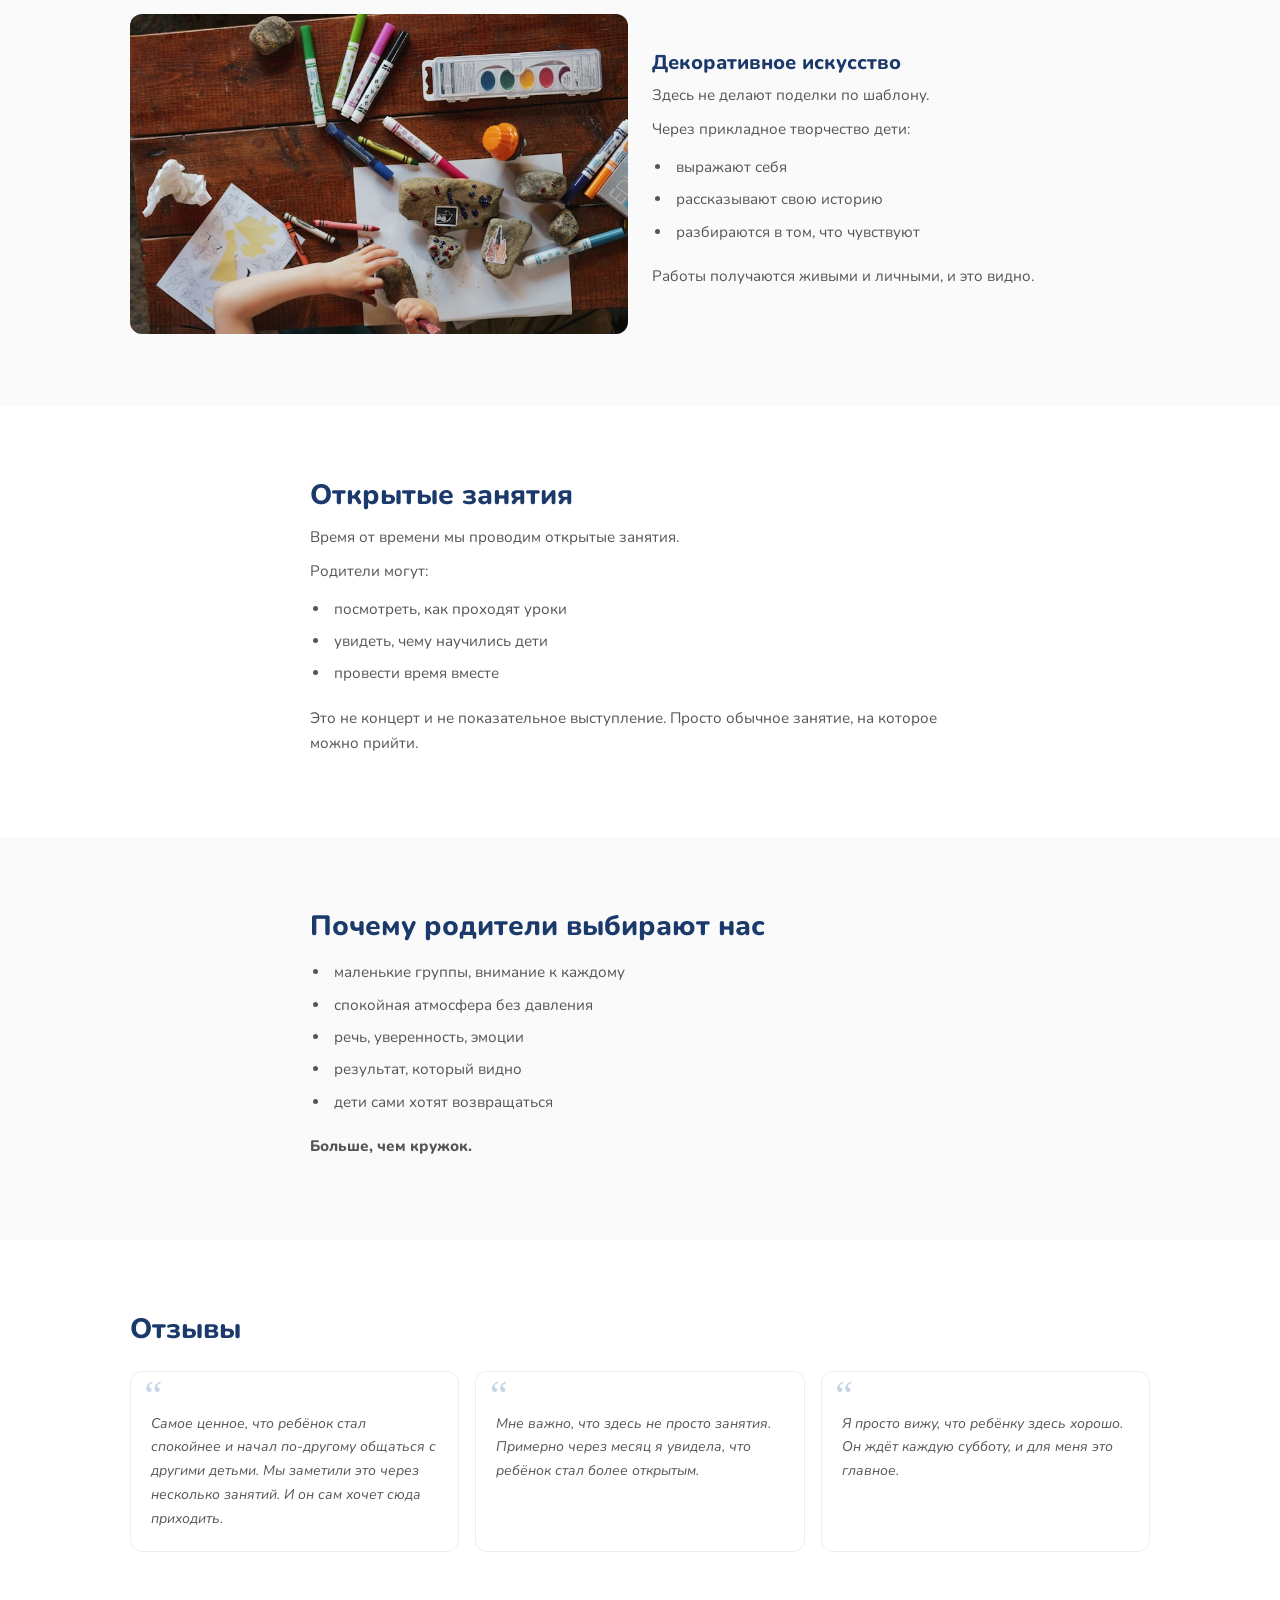
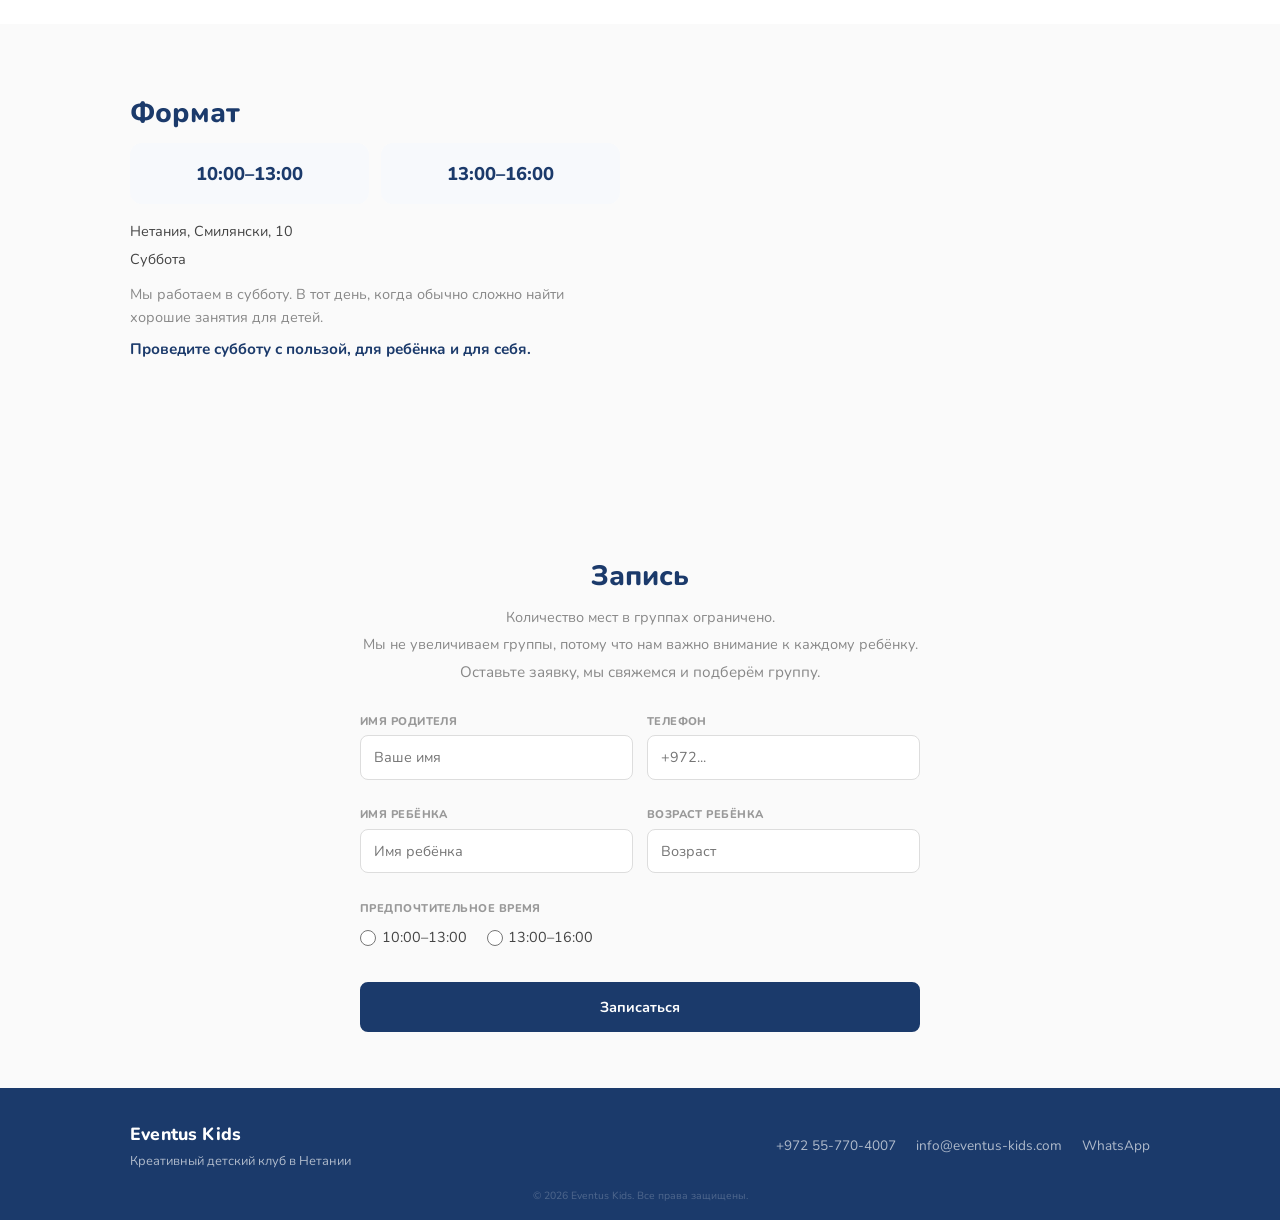
==== commit afce7784: "fix: de-AI all Russian and English copy Removed em dashes, broke parallel list patterns, replaced bu" ====
--- a/index.html
+++ b/index.html
@@ -76,9 +76,9 @@
       <div class="hero__overlay"></div>
       <div class="hero__inner">
         <h1 class="hero__title" data-i18n="hero.title">Креативный детский клуб в Нетании</h1>
-        <p class="hero__sub" data-i18n="hero.sub">Ребёнок становится увереннее, учится выражать себя и лучше понимать других</p>
-        <p class="hero__desc" data-i18n="hero.desc">В Eventus Kids мы развиваем речь, эмоциональный интеллект и внутреннюю опору через театр, музыку и творчество.</p>
-        <p class="hero__tagline" data-i18n="hero.tagline">Не кружок. Среда, в которой ребёнок раскрывается.</p>
+        <p class="hero__sub" data-i18n="hero.sub">Дети становятся увереннее, учатся выражать себя и лучше понимать других</p>
+        <p class="hero__desc" data-i18n="hero.desc">Речь, уверенность, эмоции. Театр, музыка и творчество. Всё вместе, в маленьких группах.</p>
+        <p class="hero__tagline" data-i18n="hero.tagline">Больше, чем кружок.</p>
         <p class="hero__location" data-i18n="hero.location">Нетания | Суббота | Маленькие группы</p>
         <div class="hero__btns">
           <a href="#register" class="btn btn--primary btn--lg" data-i18n="hero.cta">Записаться</a>
@@ -90,8 +90,7 @@
     <!-- ВАЖНО -->
     <section class="sec" id="intro">
       <div class="wrap wrap--md anim">
-        <h2 class="sec__title sec__title--center" data-i18n="intro.title">Важно</h2>
-        <p class="intro__text" data-i18n="intro.text">Мы создаём пространство, в котором ребёнку спокойно, понятно и интересно. Где он может быть собой и постепенно раскрывать себя.</p>
+        <p class="intro__text" data-i18n="intro.text">Мы хотим, чтобы ребёнку у нас было спокойно, понятно и интересно. Чтобы он мог быть собой.</p>
       </div>
     </section>
 
@@ -116,14 +115,14 @@
           <img class="about__img" src="images/about.jpg" alt="Children in creative activities" loading="lazy">
           <div class="about__body">
             <h2 class="sec__title sec__title--left" data-i18n="about.title">О нас</h2>
-            <p data-i18n="about.p1">Eventus Kids — это тёплое и дружеское пространство, где ребёнка не «учат», а помогают раскрыть его сильные стороны.</p>
-            <p data-i18n="about.lead">У нас ребёнок:</p>
+            <p data-i18n="about.p1">Eventus Kids — это место, где детей не «учат», а помогают им найти свои сильные стороны.</p>
+            <p data-i18n="about.lead">У нас дети:</p>
             <ul class="about__list">
-              <li data-i18n="about.b1">начинает слышать себя и других</li>
-              <li data-i18n="about.b2">проявляет себя в разных видах творчества</li>
-              <li data-i18n="about.b3">чувствует уверенность и принятие</li>
+              <li data-i18n="about.b1">учатся слышать себя и других</li>
+              <li data-i18n="about.b2">пробуют себя в разных видах творчества</li>
+              <li data-i18n="about.b3">чувствуют, что их принимают</li>
             </ul>
-            <p data-i18n="about.p2">У нас нет потока и случайных занятий. Каждое занятие — это продуманная структура, в которой ребёнок постепенно раскрывается.</p>
+            <p data-i18n="about.p2">Никакого потока и случайных занятий. У каждого урока есть структура, и дети раскрываются в ней постепенно.</p>
           </div>
         </div>
       </div>
@@ -133,27 +132,27 @@
     <section class="sec sec--gray" id="sessions">
       <div class="wrap wrap--md anim">
         <h2 class="sec__title" data-i18n="sessions.title">Как проходят занятия</h2>
-        <p data-i18n="sessions.p1">Мы работаем в трёх направлениях: театр, музыка и декоративное искусство.</p>
-        <p data-i18n="sessions.p2">Они не существуют отдельно. Мы соединяем их в одном процессе, чтобы ребёнок проживал опыт целиком.</p>
-        <p data-i18n="sessions.p3">Например: то, что ребёнок почувствовал на театральных занятиях, он может выразить через голос на музыке или воплотить в творческой работе на уроке арта.</p>
-        <p data-i18n="sessions.p4">Это даёт более глубокий результат, чем отдельные кружки.</p>
+        <p data-i18n="sessions.p1">У нас три направления: театр, музыка и декоративное искусство.</p>
+        <p data-i18n="sessions.p2">Но они не идут по отдельности. Всё соединяется в один процесс.</p>
+        <p data-i18n="sessions.p3">Например, то, что ребёнок почувствовал на театре, он может выразить голосом на музыке. Или воплотить в творческой работе на арте.</p>
+        <p data-i18n="sessions.p4">Так получается глубже, чем на обычных кружках.</p>
       </div>
     </section>
 
     <!-- ЧТО ПОЛУЧАЕТ РЕБЁНОК -->
     <section class="sec" id="outcomes">
       <div class="wrap wrap--md anim">
-        <h2 class="sec__title" data-i18n="outcomes.title">Что получает ребёнок</h2>
-        <p class="outcomes__lead" data-i18n="outcomes.lead">Результат — не в поделке или выученной песне.</p>
-        <p data-i18n="outcomes.sublead">Ребёнок:</p>
+        <h2 class="sec__title" data-i18n="outcomes.title">Что меняется</h2>
+        <p class="outcomes__lead" data-i18n="outcomes.lead">Дело не в поделке и не в выученной песне.</p>
+        <p data-i18n="outcomes.sublead">Дети:</p>
         <ul class="check-list">
-          <li data-i18n="outcomes.1">начинает свободнее говорить</li>
-          <li data-i18n="outcomes.2">учится формулировать мысли</li>
-          <li data-i18n="outcomes.3">перестаёт бояться проявляться</li>
-          <li data-i18n="outcomes.4">лучше понимает свои эмоции</li>
-          <li data-i18n="outcomes.5">учится слышать других</li>
+          <li data-i18n="outcomes.1">свободнее говорят</li>
+          <li data-i18n="outcomes.2">лучше формулируют мысли</li>
+          <li data-i18n="outcomes.3">не боятся выступать и проявляться</li>
+          <li data-i18n="outcomes.4">лучше понимают свои эмоции</li>
+          <li data-i18n="outcomes.5">умеют слушать других</li>
         </ul>
-        <p class="outcomes__highlight" data-i18n="outcomes.highlight">И самое важное — появляется ощущение: «я могу»</p>
+        <p class="outcomes__highlight" data-i18n="outcomes.highlight">А главное, появляется уверенность: «я могу»</p>
       </div>
     </section>
 
@@ -187,7 +186,7 @@
               <li data-i18n="prog.music.b3">знакомимся с нотами</li>
               <li data-i18n="prog.music.b4">тренируем слух</li>
             </ul>
-            <p data-i18n="prog.music.p1">Но главное — мы делаем из песен мини-представления, где ребёнок проживает музыку, а не просто повторяет её.</p>
+            <p data-i18n="prog.music.p1">А ещё мы делаем из песен мини-спектакли. Дети не просто поют, а играют музыку.</p>
           </div>
         </div>
 
@@ -195,14 +194,14 @@
           <img class="program__img" src="images/art.jpg" alt="Art" loading="lazy">
           <div class="program__body">
             <h3 class="program__title" data-i18n="prog.art.title">Декоративное искусство</h3>
-            <p data-i18n="prog.art.p1">Это не «поделки ради результата».</p>
-            <p data-i18n="prog.art.lead">Через прикладное творчество ребёнок:</p>
+            <p data-i18n="prog.art.p1">Здесь не делают поделки по шаблону.</p>
+            <p data-i18n="prog.art.lead">Через прикладное творчество дети:</p>
             <ul class="check-list">
-              <li data-i18n="prog.art.b1">выражает себя</li>
-              <li data-i18n="prog.art.b2">рассказывает свою историю</li>
-              <li data-i18n="prog.art.b3">осмысляет свой опыт</li>
+              <li data-i18n="prog.art.b1">выражают себя</li>
+              <li data-i18n="prog.art.b2">рассказывают свою историю</li>
+              <li data-i18n="prog.art.b3">разбираются в том, что чувствуют</li>
             </ul>
-            <p data-i18n="prog.art.p2">Работы получаются живыми и личными — и это чувствуется.</p>
+            <p data-i18n="prog.art.p2">Работы получаются живыми и личными, и это видно.</p>
           </div>
         </div>
       </div>
@@ -212,29 +211,29 @@
     <section class="sec" id="open">
       <div class="wrap wrap--md anim">
         <h2 class="sec__title" data-i18n="open.title">Открытые занятия</h2>
-        <p data-i18n="open.p1">Мы регулярно проводим открытые занятия.</p>
-        <p data-i18n="open.lead">Родители получают возможность:</p>
+        <p data-i18n="open.p1">Время от времени мы проводим открытые занятия.</p>
+        <p data-i18n="open.lead">Родители могут:</p>
         <ul class="check-list">
-          <li data-i18n="open.b1">увидеть процесс</li>
-          <li data-i18n="open.b2">понять, как развивается ребёнок</li>
+          <li data-i18n="open.b1">посмотреть, как проходят уроки</li>
+          <li data-i18n="open.b2">увидеть, чему научились дети</li>
           <li data-i18n="open.b3">провести время вместе</li>
         </ul>
-        <p data-i18n="open.p2">Это не показательные выступления, а естественный результат нашей совместной работы.</p>
+        <p data-i18n="open.p2">Это не концерт и не показательное выступление. Просто обычное занятие, на которое можно прийти.</p>
       </div>
     </section>
 
     <!-- ПОЧЕМУ РОДИТЕЛИ ВЫБИРАЮТ НАС -->
     <section class="sec sec--gray" id="why">
       <div class="wrap wrap--md anim">
-        <h2 class="sec__title" data-i18n="why.title">Почему родители выбирают нас?</h2>
+        <h2 class="sec__title" data-i18n="why.title">Почему родители выбирают нас</h2>
         <ul class="check-list">
-          <li data-i18n="why.1">маленькие группы и внимание к каждому</li>
-          <li data-i18n="why.2">живая среда без давления</li>
-          <li data-i18n="why.3">развитие речи, уверенности и эмоционального интеллекта</li>
-          <li data-i18n="why.4">видимый результат</li>
-          <li data-i18n="why.5">ребёнок хочет возвращаться</li>
+          <li data-i18n="why.1">маленькие группы, внимание к каждому</li>
+          <li data-i18n="why.2">спокойная атмосфера без давления</li>
+          <li data-i18n="why.3">речь, уверенность, эмоции</li>
+          <li data-i18n="why.4">результат, который видно</li>
+          <li data-i18n="why.5">дети сами хотят возвращаться</li>
         </ul>
-        <p class="why__closing" data-i18n="why.closing">Это не кружок. Это среда развития.</p>
+        <p class="why__closing" data-i18n="why.closing">Больше, чем кружок.</p>
       </div>
     </section>
 
@@ -243,9 +242,9 @@
       <div class="wrap">
         <h2 class="sec__title" data-i18n="reviews.title">Отзывы</h2>
         <div class="reviews__grid">
-          <blockquote class="rcard anim"><p class="rcard__text" data-i18n="review.1">Самое ценное — что ребёнок стал спокойнее и начал по-другому взаимодействовать с другими детьми. Мы заметили это уже через несколько занятий. И главное — он хочет сюда возвращаться.</p></blockquote>
+          <blockquote class="rcard anim"><p class="rcard__text" data-i18n="review.1">Самое ценное, что ребёнок стал спокойнее и начал по-другому общаться с другими детьми. Мы заметили это через несколько занятий. И он сам хочет сюда приходить.</p></blockquote>
           <blockquote class="rcard anim"><p class="rcard__text" data-i18n="review.2">Мне важно, что здесь не просто занятия. Примерно через месяц я увидела, что ребёнок стал более открытым.</p></blockquote>
-          <blockquote class="rcard anim"><p class="rcard__text" data-i18n="review.3">Я просто вижу, что ребёнку здесь хорошо. Он с радостью ждёт каждую субботу — и это для меня главный показатель.</p></blockquote>
+          <blockquote class="rcard anim"><p class="rcard__text" data-i18n="review.3">Я просто вижу, что ребёнку здесь хорошо. Он ждёт каждую субботу, и для меня это главное.</p></blockquote>
         </div>
       </div>
     </section>
@@ -268,8 +267,8 @@
               <p data-i18n="schedule.address">Нетания, Смилянски, 10</p>
               <p data-i18n="schedule.day">Суббота</p>
             </address>
-            <p class="sched__note" data-i18n="schedule.note">И главное — мы работаем в субботу. В день, когда у большинства родителей нет удобных детских занятий.</p>
-            <p class="sched__cta" data-i18n="schedule.cta">Проведите субботу с пользой и удовольствием — для ребёнка и для себя.</p>
+            <p class="sched__note" data-i18n="schedule.note">Мы работаем в субботу. В тот день, когда обычно сложно найти хорошие занятия для детей.</p>
+            <p class="sched__cta" data-i18n="schedule.cta">Проведите субботу с пользой, для ребёнка и для себя.</p>
           </div>
           <div class="sched__map">
             <iframe src="https://www.google.com/maps/embed?pb=!1m18!1m12!1m3!1d3368.5!2d34.853!3d32.321!2m3!1f0!2f0!3f0!3m2!1i1024!2i768!4f13.1!3m3!1m2!1s0x0%3A0x0!2zMzLCsDE5JzE1LjYiTiAzNMKwNTEnMTAuOCJF!5e0!3m2!1sen!2sil!4v1" width="100%" height="280" allowfullscreen loading="lazy" referrerpolicy="no-referrer-when-downgrade" title="Eventus Kids location"></iframe>
@@ -284,7 +283,7 @@
         <h2 class="sec__title sec__title--center" data-i18n="register.title">Запись</h2>
         <p class="register__note" data-i18n="register.note1">Количество мест в группах ограничено.</p>
         <p class="register__note" data-i18n="register.note2">Мы не увеличиваем группы, потому что нам важно внимание к каждому ребёнку.</p>
-        <p class="register__sub" data-i18n="register.subtitle">Оставьте заявку — мы свяжемся с вами и подберём группу.</p>
+        <p class="register__sub" data-i18n="register.subtitle">Оставьте заявку, мы свяжемся и подберём группу.</p>
         <form class="form" id="registration-form" action="https://api.web3forms.com/submit" method="POST" novalidate>
           <input type="hidden" name="access_key" value="3452f12f-84d0-4b21-96bc-89ee63287c1d">
           <input type="hidden" name="subject" value="New registration — Eventus Kids">
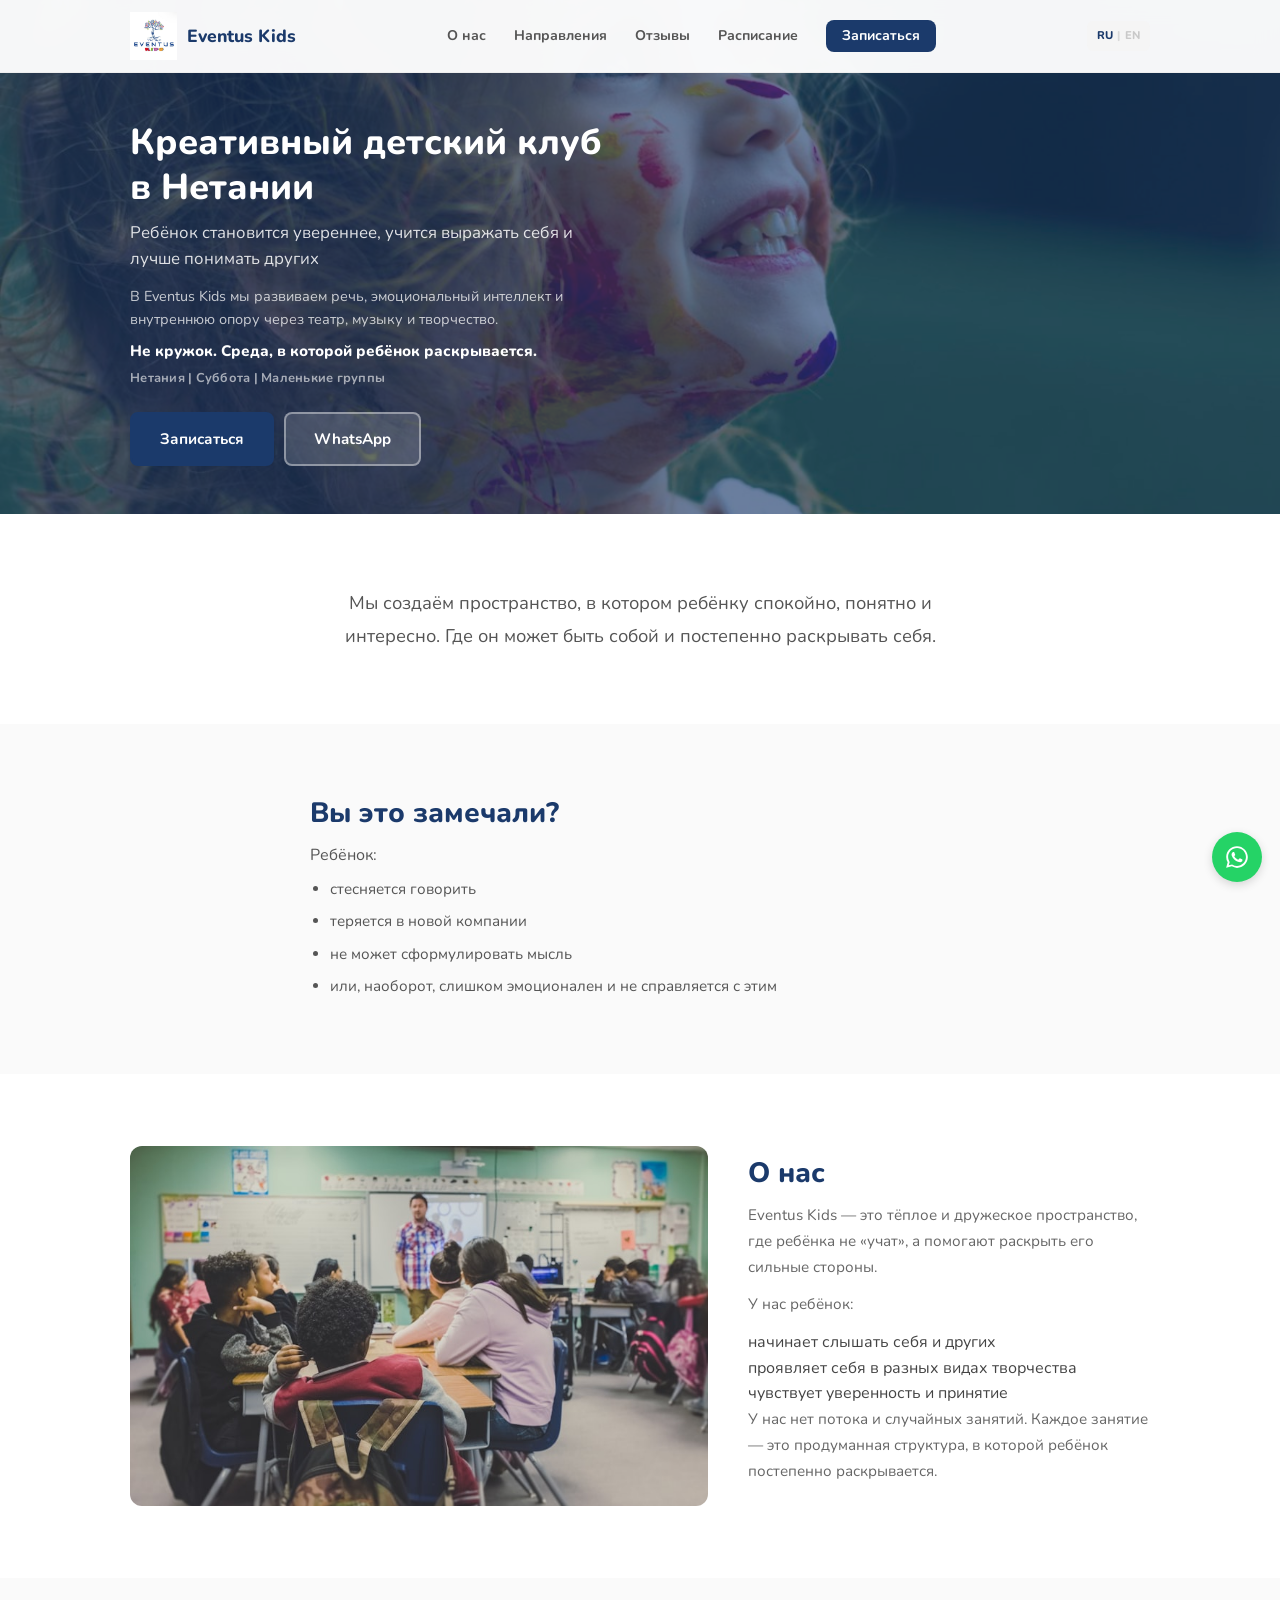
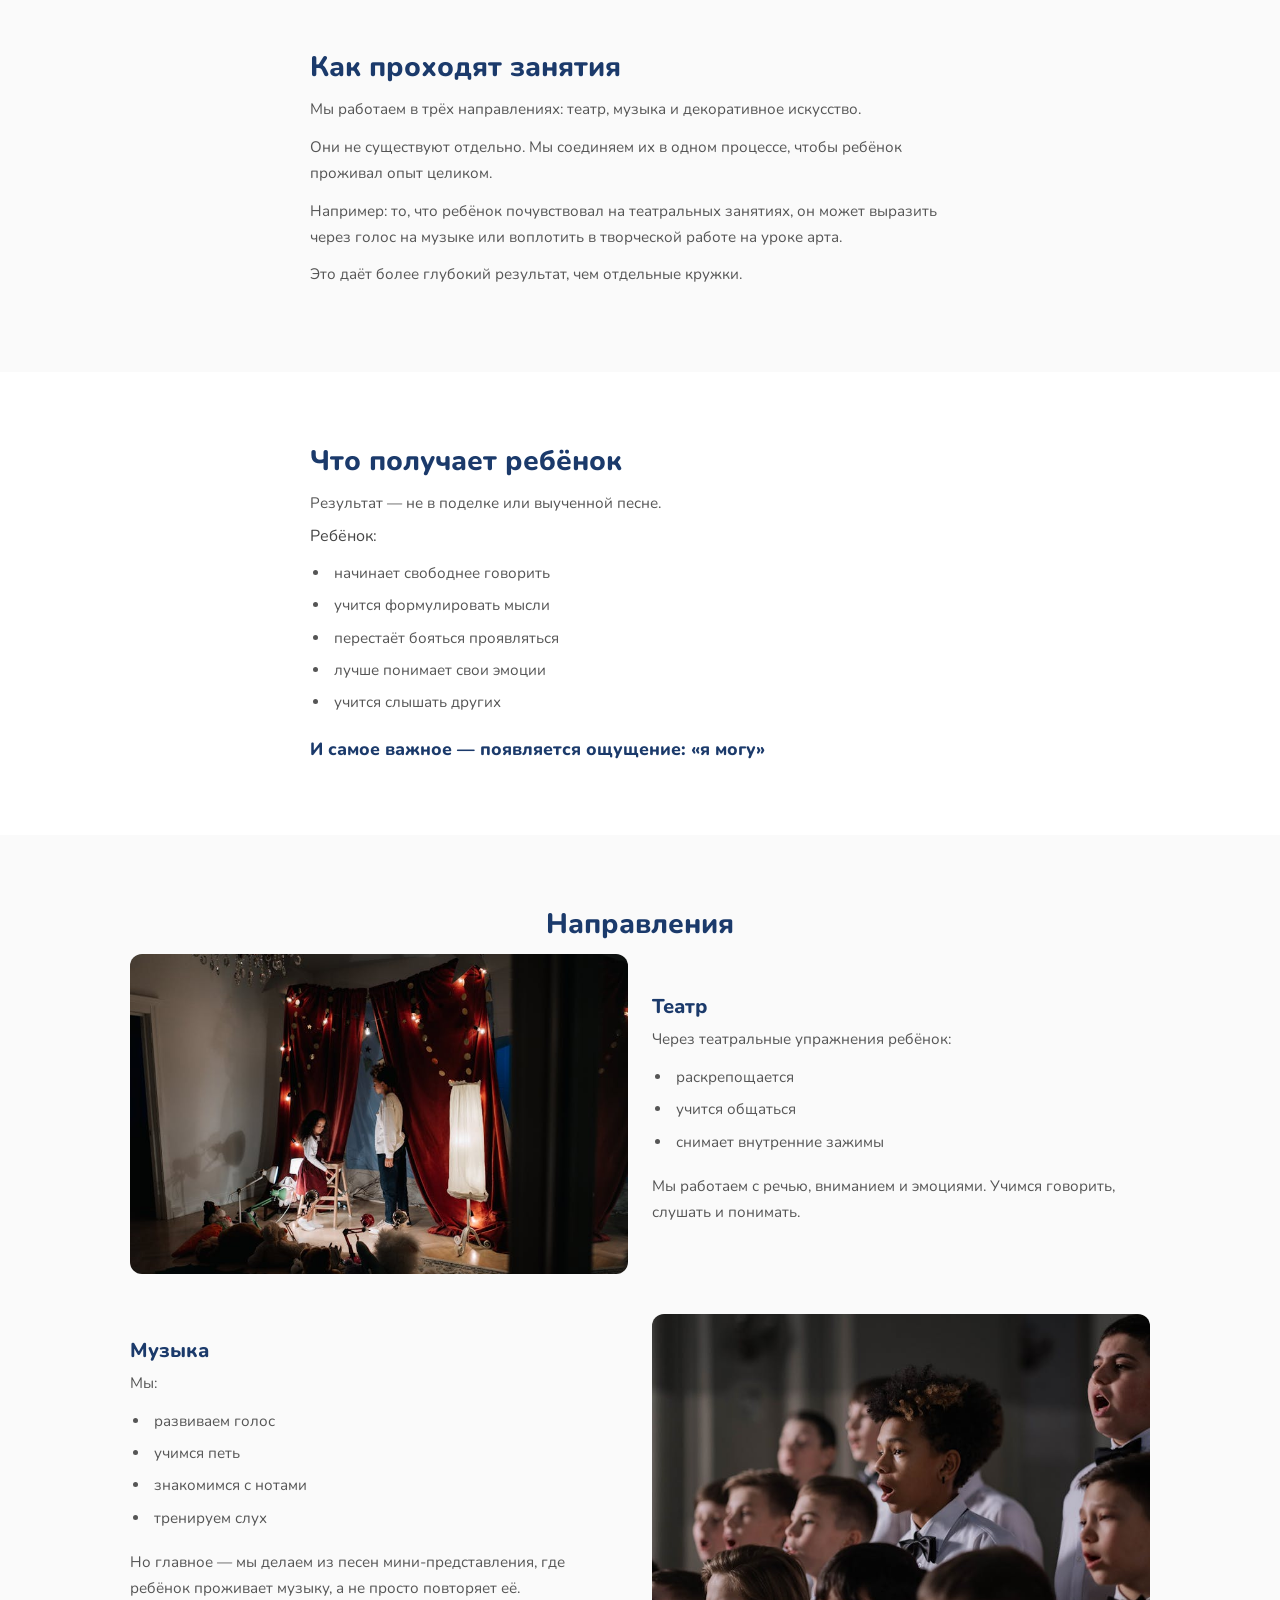
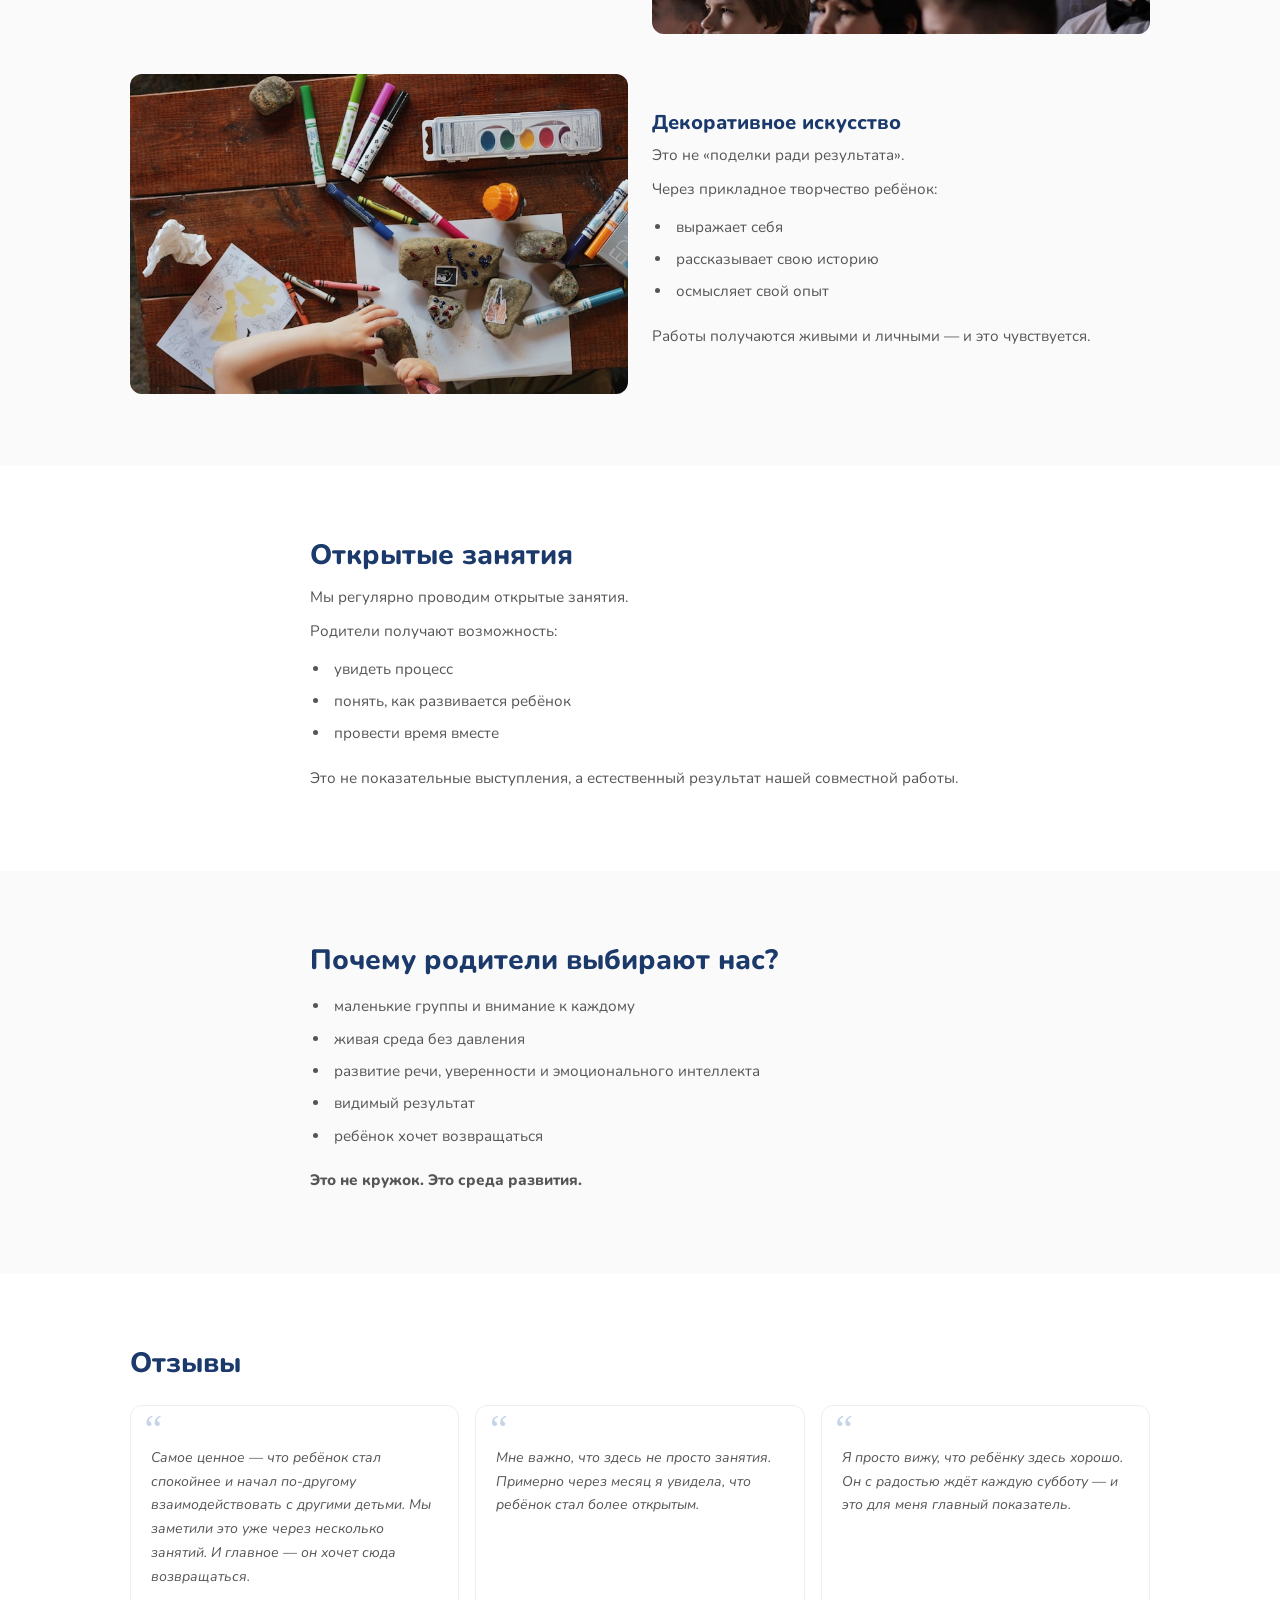
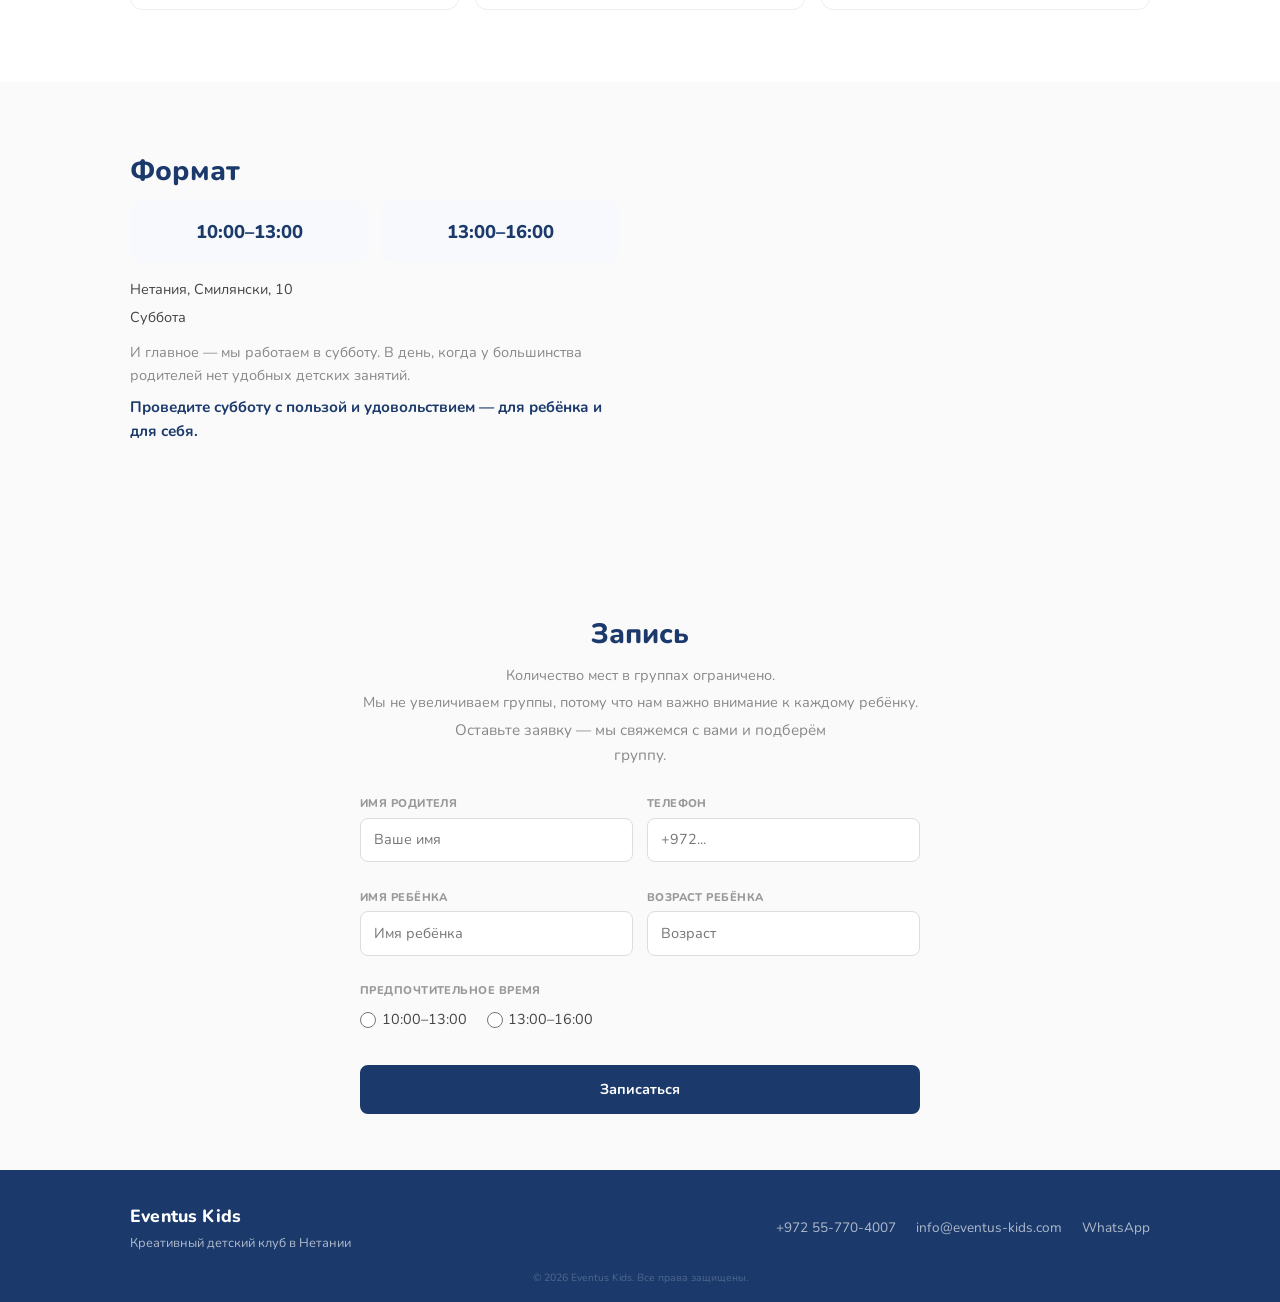
==== commit 52731d4d: "fix: restore client's exact Russian text" ====
--- a/index.html
+++ b/index.html
@@ -76,9 +76,9 @@
       <div class="hero__overlay"></div>
       <div class="hero__inner">
         <h1 class="hero__title" data-i18n="hero.title">Креативный детский клуб в Нетании</h1>
-        <p class="hero__sub" data-i18n="hero.sub">Дети становятся увереннее, учатся выражать себя и лучше понимать других</p>
-        <p class="hero__desc" data-i18n="hero.desc">Речь, уверенность, эмоции. Театр, музыка и творчество. Всё вместе, в маленьких группах.</p>
-        <p class="hero__tagline" data-i18n="hero.tagline">Больше, чем кружок.</p>
+        <p class="hero__sub" data-i18n="hero.sub">Ребёнок становится увереннее, учится выражать себя и лучше понимать других</p>
+        <p class="hero__desc" data-i18n="hero.desc">В Eventus Kids мы развиваем речь, эмоциональный интеллект и внутреннюю опору через театр, музыку и творчество.</p>
+        <p class="hero__tagline" data-i18n="hero.tagline">Не кружок. Среда, в которой ребёнок раскрывается.</p>
         <p class="hero__location" data-i18n="hero.location">Нетания | Суббота | Маленькие группы</p>
         <div class="hero__btns">
           <a href="#register" class="btn btn--primary btn--lg" data-i18n="hero.cta">Записаться</a>
@@ -90,7 +90,7 @@
     <!-- ВАЖНО -->
     <section class="sec" id="intro">
       <div class="wrap wrap--md anim">
-        <p class="intro__text" data-i18n="intro.text">Мы хотим, чтобы ребёнку у нас было спокойно, понятно и интересно. Чтобы он мог быть собой.</p>
+        <p class="intro__text" data-i18n="intro.text">Мы создаём пространство, в котором ребёнку спокойно, понятно и интересно. Где он может быть собой и постепенно раскрывать себя.</p>
       </div>
     </section>
 
@@ -115,14 +115,14 @@
           <img class="about__img" src="images/about.jpg" alt="Children in creative activities" loading="lazy">
           <div class="about__body">
             <h2 class="sec__title sec__title--left" data-i18n="about.title">О нас</h2>
-            <p data-i18n="about.p1">Eventus Kids — это место, где детей не «учат», а помогают им найти свои сильные стороны.</p>
-            <p data-i18n="about.lead">У нас дети:</p>
+            <p data-i18n="about.p1">Eventus Kids — это тёплое и дружеское пространство, где ребёнка не «учат», а помогают раскрыть его сильные стороны.</p>
+            <p data-i18n="about.lead">У нас ребёнок:</p>
             <ul class="about__list">
-              <li data-i18n="about.b1">учатся слышать себя и других</li>
-              <li data-i18n="about.b2">пробуют себя в разных видах творчества</li>
-              <li data-i18n="about.b3">чувствуют, что их принимают</li>
+              <li data-i18n="about.b1">начинает слышать себя и других</li>
+              <li data-i18n="about.b2">проявляет себя в разных видах творчества</li>
+              <li data-i18n="about.b3">чувствует уверенность и принятие</li>
             </ul>
-            <p data-i18n="about.p2">Никакого потока и случайных занятий. У каждого урока есть структура, и дети раскрываются в ней постепенно.</p>
+            <p data-i18n="about.p2">У нас нет потока и случайных занятий. Каждое занятие — это продуманная структура, в которой ребёнок постепенно раскрывается.</p>
           </div>
         </div>
       </div>
@@ -132,27 +132,27 @@
     <section class="sec sec--gray" id="sessions">
       <div class="wrap wrap--md anim">
         <h2 class="sec__title" data-i18n="sessions.title">Как проходят занятия</h2>
-        <p data-i18n="sessions.p1">У нас три направления: театр, музыка и декоративное искусство.</p>
-        <p data-i18n="sessions.p2">Но они не идут по отдельности. Всё соединяется в один процесс.</p>
-        <p data-i18n="sessions.p3">Например, то, что ребёнок почувствовал на театре, он может выразить голосом на музыке. Или воплотить в творческой работе на арте.</p>
-        <p data-i18n="sessions.p4">Так получается глубже, чем на обычных кружках.</p>
+        <p data-i18n="sessions.p1">Мы работаем в трёх направлениях: театр, музыка и декоративное искусство.</p>
+        <p data-i18n="sessions.p2">Они не существуют отдельно. Мы соединяем их в одном процессе, чтобы ребёнок проживал опыт целиком.</p>
+        <p data-i18n="sessions.p3">Например: то, что ребёнок почувствовал на театральных занятиях, он может выразить через голос на музыке или воплотить в творческой работе на уроке арта.</p>
+        <p data-i18n="sessions.p4">Это даёт более глубокий результат, чем отдельные кружки.</p>
       </div>
     </section>
 
     <!-- ЧТО ПОЛУЧАЕТ РЕБЁНОК -->
     <section class="sec" id="outcomes">
       <div class="wrap wrap--md anim">
-        <h2 class="sec__title" data-i18n="outcomes.title">Что меняется</h2>
-        <p class="outcomes__lead" data-i18n="outcomes.lead">Дело не в поделке и не в выученной песне.</p>
-        <p data-i18n="outcomes.sublead">Дети:</p>
+        <h2 class="sec__title" data-i18n="outcomes.title">Что получает ребёнок</h2>
+        <p class="outcomes__lead" data-i18n="outcomes.lead">Результат — не в поделке или выученной песне.</p>
+        <p data-i18n="outcomes.sublead">Ребёнок:</p>
         <ul class="check-list">
-          <li data-i18n="outcomes.1">свободнее говорят</li>
-          <li data-i18n="outcomes.2">лучше формулируют мысли</li>
-          <li data-i18n="outcomes.3">не боятся выступать и проявляться</li>
-          <li data-i18n="outcomes.4">лучше понимают свои эмоции</li>
-          <li data-i18n="outcomes.5">умеют слушать других</li>
+          <li data-i18n="outcomes.1">начинает свободнее говорить</li>
+          <li data-i18n="outcomes.2">учится формулировать мысли</li>
+          <li data-i18n="outcomes.3">перестаёт бояться проявляться</li>
+          <li data-i18n="outcomes.4">лучше понимает свои эмоции</li>
+          <li data-i18n="outcomes.5">учится слышать других</li>
         </ul>
-        <p class="outcomes__highlight" data-i18n="outcomes.highlight">А главное, появляется уверенность: «я могу»</p>
+        <p class="outcomes__highlight" data-i18n="outcomes.highlight">И самое важное — появляется ощущение: «я могу»</p>
       </div>
     </section>
 
@@ -186,7 +186,7 @@
               <li data-i18n="prog.music.b3">знакомимся с нотами</li>
               <li data-i18n="prog.music.b4">тренируем слух</li>
             </ul>
-            <p data-i18n="prog.music.p1">А ещё мы делаем из песен мини-спектакли. Дети не просто поют, а играют музыку.</p>
+            <p data-i18n="prog.music.p1">Но главное — мы делаем из песен мини-представления, где ребёнок проживает музыку, а не просто повторяет её.</p>
           </div>
         </div>
 
@@ -194,14 +194,14 @@
           <img class="program__img" src="images/art.jpg" alt="Art" loading="lazy">
           <div class="program__body">
             <h3 class="program__title" data-i18n="prog.art.title">Декоративное искусство</h3>
-            <p data-i18n="prog.art.p1">Здесь не делают поделки по шаблону.</p>
-            <p data-i18n="prog.art.lead">Через прикладное творчество дети:</p>
+            <p data-i18n="prog.art.p1">Это не «поделки ради результата».</p>
+            <p data-i18n="prog.art.lead">Через прикладное творчество ребёнок:</p>
             <ul class="check-list">
-              <li data-i18n="prog.art.b1">выражают себя</li>
-              <li data-i18n="prog.art.b2">рассказывают свою историю</li>
-              <li data-i18n="prog.art.b3">разбираются в том, что чувствуют</li>
+              <li data-i18n="prog.art.b1">выражает себя</li>
+              <li data-i18n="prog.art.b2">рассказывает свою историю</li>
+              <li data-i18n="prog.art.b3">осмысляет свой опыт</li>
             </ul>
-            <p data-i18n="prog.art.p2">Работы получаются живыми и личными, и это видно.</p>
+            <p data-i18n="prog.art.p2">Работы получаются живыми и личными — и это чувствуется.</p>
           </div>
         </div>
       </div>
@@ -211,29 +211,29 @@
     <section class="sec" id="open">
       <div class="wrap wrap--md anim">
         <h2 class="sec__title" data-i18n="open.title">Открытые занятия</h2>
-        <p data-i18n="open.p1">Время от времени мы проводим открытые занятия.</p>
-        <p data-i18n="open.lead">Родители могут:</p>
+        <p data-i18n="open.p1">Мы регулярно проводим открытые занятия.</p>
+        <p data-i18n="open.lead">Родители получают возможность:</p>
         <ul class="check-list">
-          <li data-i18n="open.b1">посмотреть, как проходят уроки</li>
-          <li data-i18n="open.b2">увидеть, чему научились дети</li>
+          <li data-i18n="open.b1">увидеть процесс</li>
+          <li data-i18n="open.b2">понять, как развивается ребёнок</li>
           <li data-i18n="open.b3">провести время вместе</li>
         </ul>
-        <p data-i18n="open.p2">Это не концерт и не показательное выступление. Просто обычное занятие, на которое можно прийти.</p>
+        <p data-i18n="open.p2">Это не показательные выступления, а естественный результат нашей совместной работы.</p>
       </div>
     </section>
 
     <!-- ПОЧЕМУ РОДИТЕЛИ ВЫБИРАЮТ НАС -->
     <section class="sec sec--gray" id="why">
       <div class="wrap wrap--md anim">
-        <h2 class="sec__title" data-i18n="why.title">Почему родители выбирают нас</h2>
+        <h2 class="sec__title" data-i18n="why.title">Почему родители выбирают нас?</h2>
         <ul class="check-list">
-          <li data-i18n="why.1">маленькие группы, внимание к каждому</li>
-          <li data-i18n="why.2">спокойная атмосфера без давления</li>
-          <li data-i18n="why.3">речь, уверенность, эмоции</li>
-          <li data-i18n="why.4">результат, который видно</li>
-          <li data-i18n="why.5">дети сами хотят возвращаться</li>
+          <li data-i18n="why.1">маленькие группы и внимание к каждому</li>
+          <li data-i18n="why.2">живая среда без давления</li>
+          <li data-i18n="why.3">развитие речи, уверенности и эмоционального интеллекта</li>
+          <li data-i18n="why.4">видимый результат</li>
+          <li data-i18n="why.5">ребёнок хочет возвращаться</li>
         </ul>
-        <p class="why__closing" data-i18n="why.closing">Больше, чем кружок.</p>
+        <p class="why__closing" data-i18n="why.closing">Это не кружок. Это среда развития.</p>
       </div>
     </section>
 
@@ -242,9 +242,9 @@
       <div class="wrap">
         <h2 class="sec__title" data-i18n="reviews.title">Отзывы</h2>
         <div class="reviews__grid">
-          <blockquote class="rcard anim"><p class="rcard__text" data-i18n="review.1">Самое ценное, что ребёнок стал спокойнее и начал по-другому общаться с другими детьми. Мы заметили это через несколько занятий. И он сам хочет сюда приходить.</p></blockquote>
+          <blockquote class="rcard anim"><p class="rcard__text" data-i18n="review.1">Самое ценное — что ребёнок стал спокойнее и начал по-другому взаимодействовать с другими детьми. Мы заметили это уже через несколько занятий. И главное — он хочет сюда возвращаться.</p></blockquote>
           <blockquote class="rcard anim"><p class="rcard__text" data-i18n="review.2">Мне важно, что здесь не просто занятия. Примерно через месяц я увидела, что ребёнок стал более открытым.</p></blockquote>
-          <blockquote class="rcard anim"><p class="rcard__text" data-i18n="review.3">Я просто вижу, что ребёнку здесь хорошо. Он ждёт каждую субботу, и для меня это главное.</p></blockquote>
+          <blockquote class="rcard anim"><p class="rcard__text" data-i18n="review.3">Я просто вижу, что ребёнку здесь хорошо. Он с радостью ждёт каждую субботу — и это для меня главный показатель.</p></blockquote>
         </div>
       </div>
     </section>
@@ -267,8 +267,8 @@
               <p data-i18n="schedule.address">Нетания, Смилянски, 10</p>
               <p data-i18n="schedule.day">Суббота</p>
             </address>
-            <p class="sched__note" data-i18n="schedule.note">Мы работаем в субботу. В тот день, когда обычно сложно найти хорошие занятия для детей.</p>
-            <p class="sched__cta" data-i18n="schedule.cta">Проведите субботу с пользой, для ребёнка и для себя.</p>
+            <p class="sched__note" data-i18n="schedule.note">И главное — мы работаем в субботу. В день, когда у большинства родителей нет удобных детских занятий.</p>
+            <p class="sched__cta" data-i18n="schedule.cta">Проведите субботу с пользой и удовольствием — для ребёнка и для себя.</p>
           </div>
           <div class="sched__map">
             <iframe src="https://www.google.com/maps/embed?pb=!1m18!1m12!1m3!1d3368.5!2d34.853!3d32.321!2m3!1f0!2f0!3f0!3m2!1i1024!2i768!4f13.1!3m3!1m2!1s0x0%3A0x0!2zMzLCsDE5JzE1LjYiTiAzNMKwNTEnMTAuOCJF!5e0!3m2!1sen!2sil!4v1" width="100%" height="280" allowfullscreen loading="lazy" referrerpolicy="no-referrer-when-downgrade" title="Eventus Kids location"></iframe>
@@ -283,7 +283,7 @@
         <h2 class="sec__title sec__title--center" data-i18n="register.title">Запись</h2>
         <p class="register__note" data-i18n="register.note1">Количество мест в группах ограничено.</p>
         <p class="register__note" data-i18n="register.note2">Мы не увеличиваем группы, потому что нам важно внимание к каждому ребёнку.</p>
-        <p class="register__sub" data-i18n="register.subtitle">Оставьте заявку, мы свяжемся и подберём группу.</p>
+        <p class="register__sub" data-i18n="register.subtitle">Оставьте заявку — мы свяжемся с вами и подберём группу.</p>
         <form class="form" id="registration-form" action="https://api.web3forms.com/submit" method="POST" novalidate>
           <input type="hidden" name="access_key" value="3452f12f-84d0-4b21-96bc-89ee63287c1d">
           <input type="hidden" name="subject" value="New registration — Eventus Kids">
--- a/css/styles.css
+++ b/css/styles.css
@@ -56,7 +56,10 @@
 .hero__overlay { position: absolute; inset: 0; background: rgba(27,58,107,.65); }
 .hero__inner { position: relative; z-index: 1; max-width: 1060px; margin: 0 auto; padding: 0 1.25rem; width: 100%; }
 .hero__title { font-size: clamp(1.6rem, 4vw, 2.25rem); margin-bottom: .6rem; max-width: 500px; color: #fff; }
-.hero__sub { color: rgba(255,255,255,.85); margin-bottom: 1.75rem; font-size: clamp(.9rem, 1.8vw, 1.05rem); max-width: 480px; }
+.hero__sub { color: rgba(255,255,255,.85); margin-bottom: .75rem; font-size: clamp(.9rem, 1.8vw, 1.05rem); max-width: 480px; }
+.hero__desc { color: rgba(255,255,255,.75); margin-bottom: .5rem; font-size: .9rem; max-width: 480px; }
+.hero__tagline { color: #fff; font-weight: 800; margin-bottom: .25rem; font-size: .95rem; }
+.hero__location { color: rgba(255,255,255,.6); font-size: .8rem; font-weight: 700; letter-spacing: .02em; margin-bottom: 1.5rem; }
 .hero__btns { display: flex; flex-direction: column; gap: .6rem; align-items: flex-start; }
 
 /* ── BUTTONS ── */
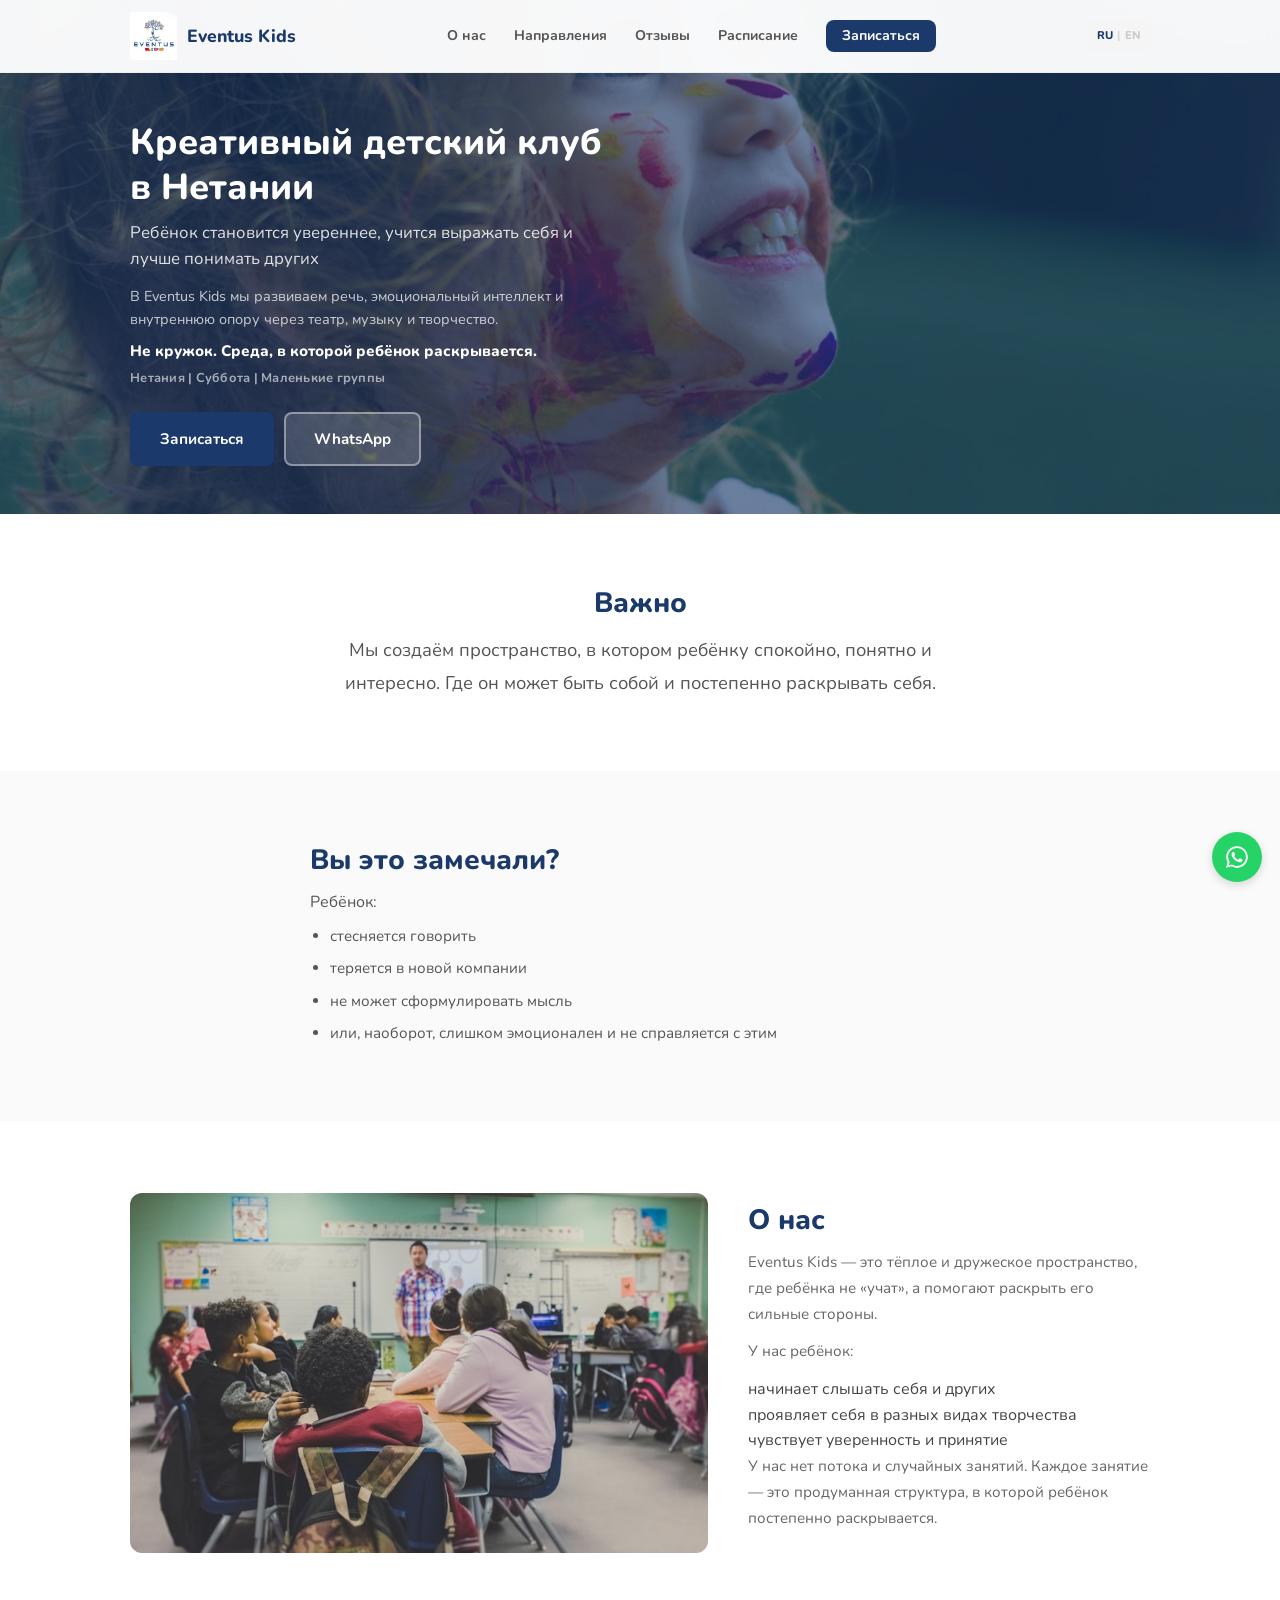
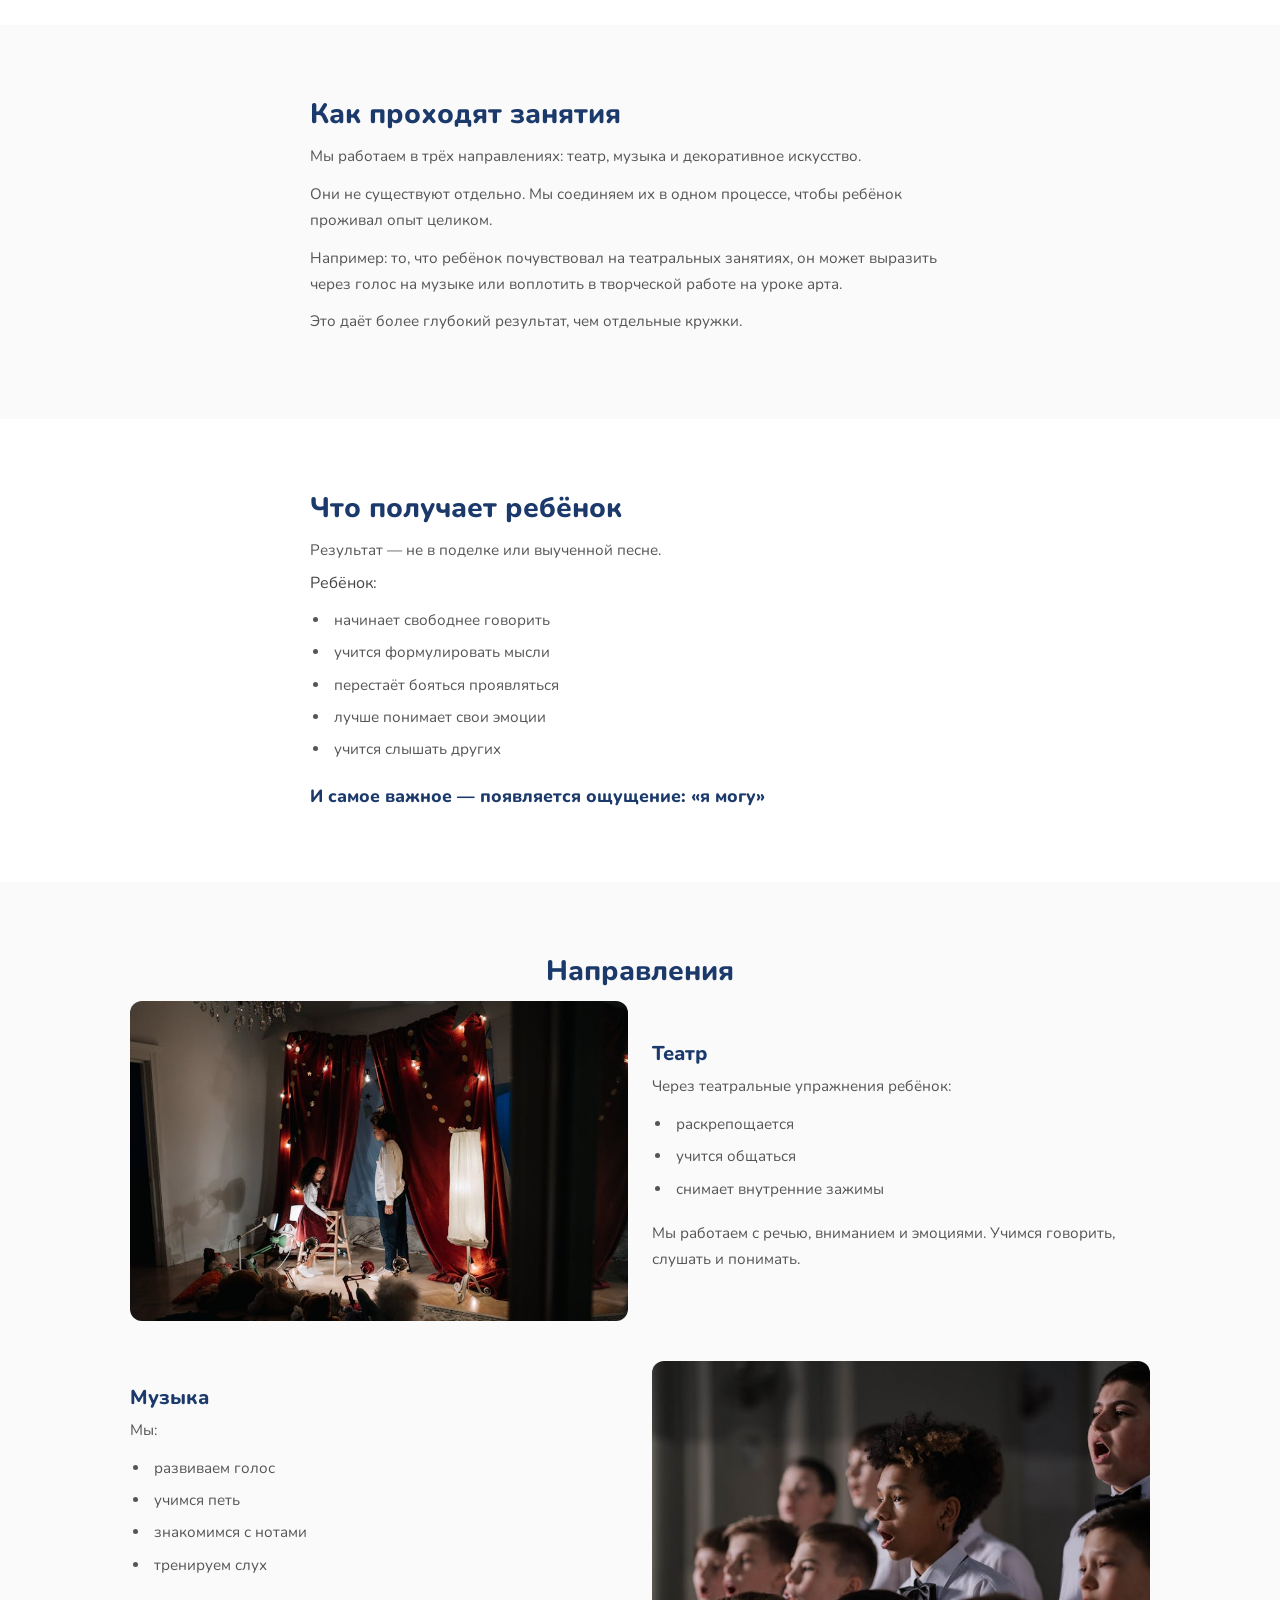
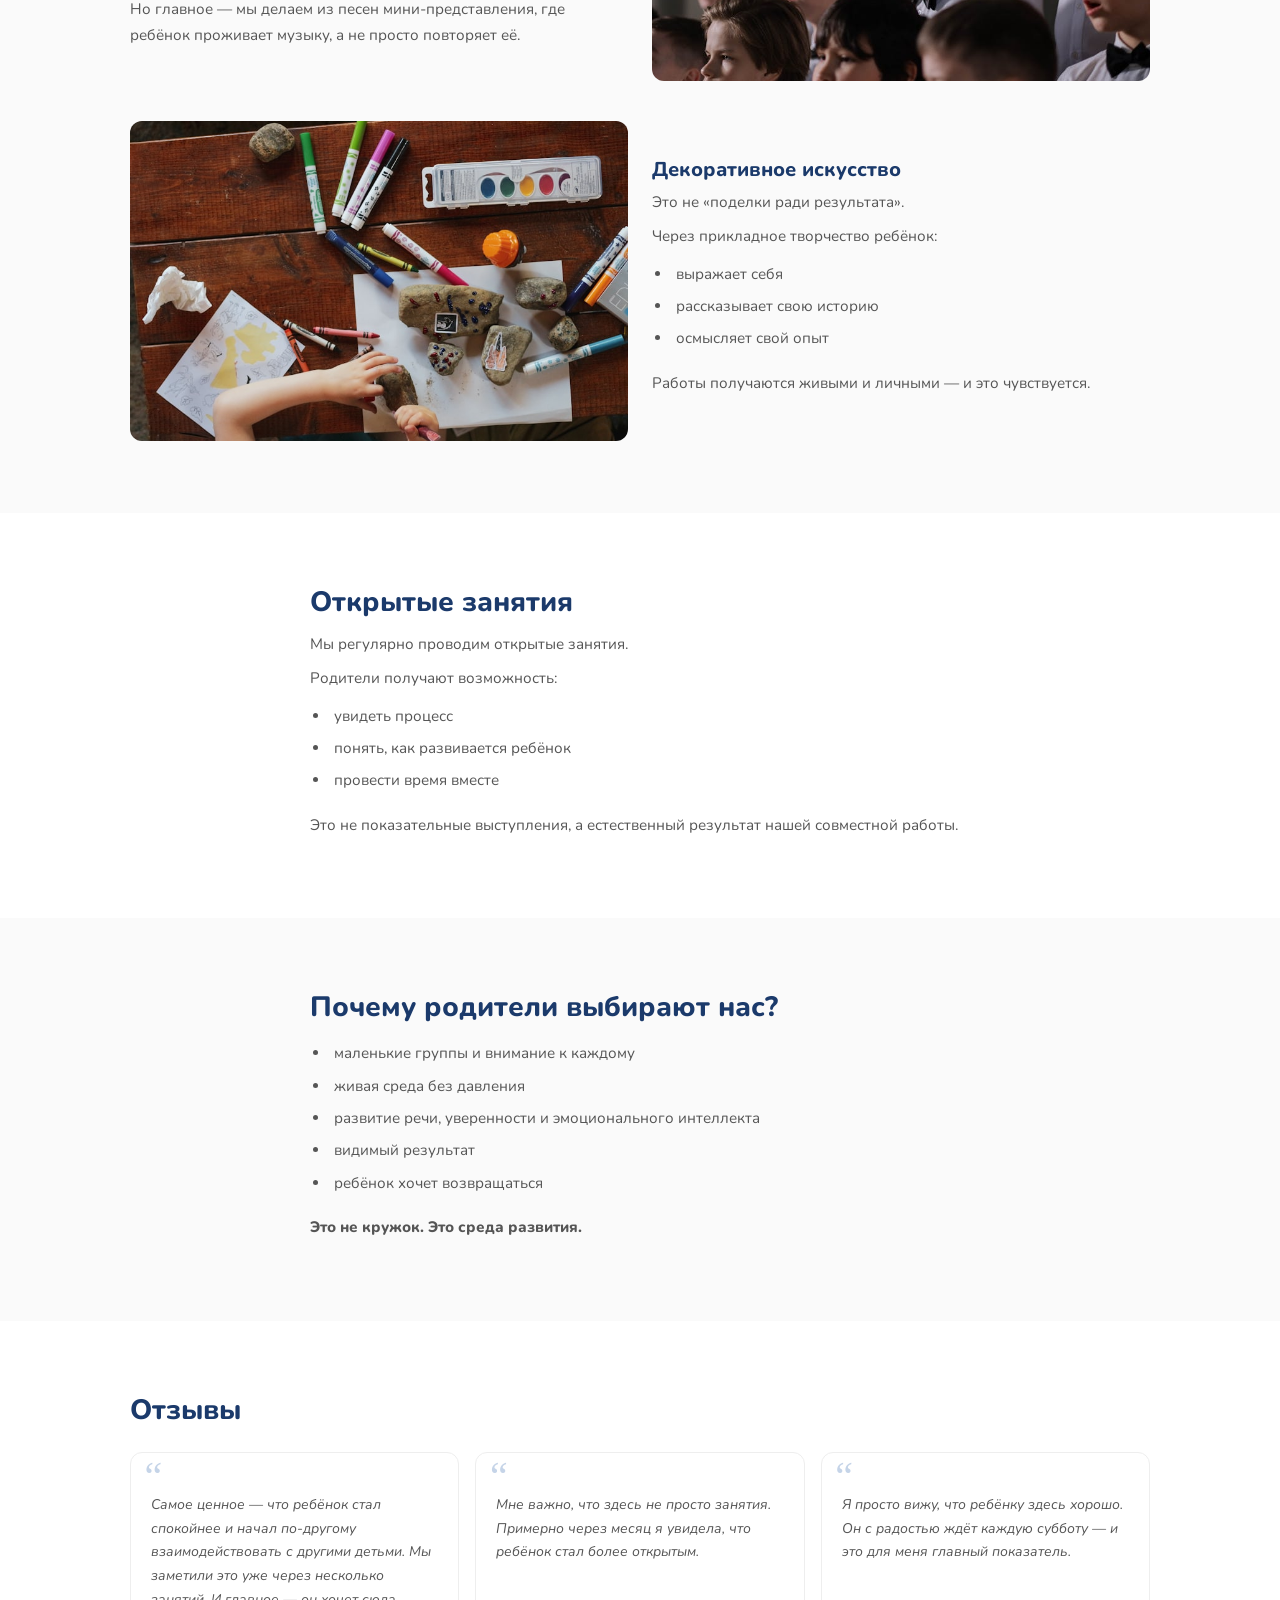
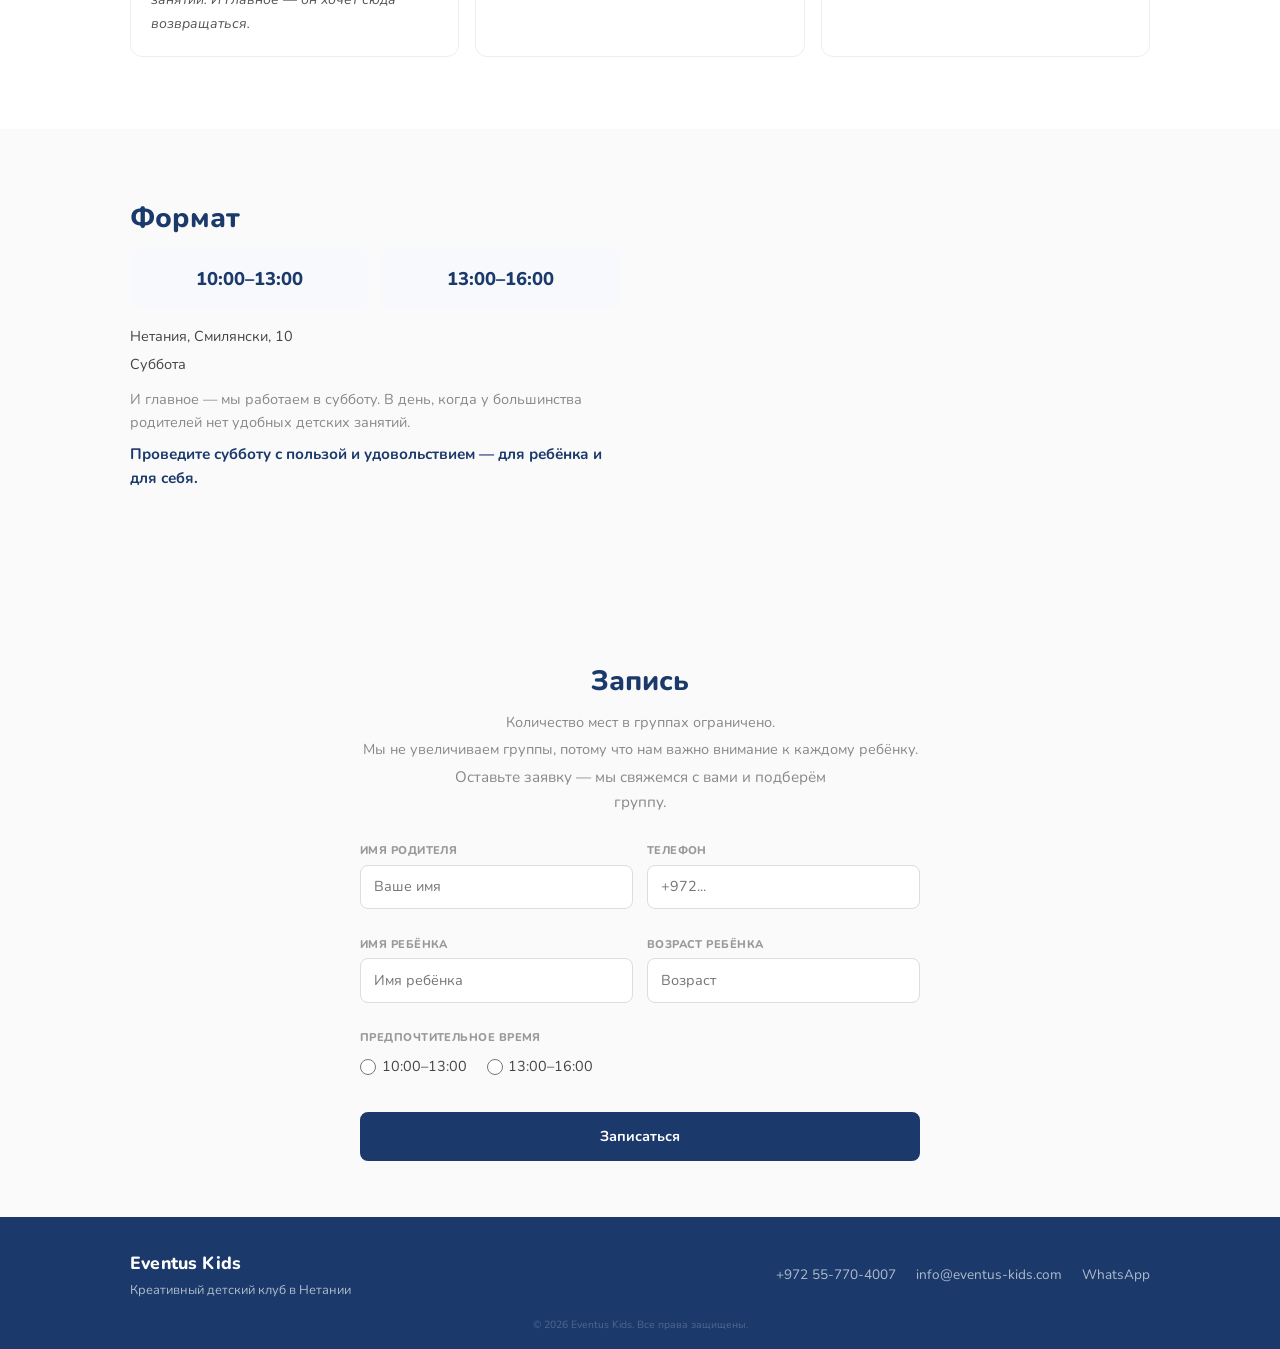
==== commit aef47cb4: "fix: restore Важно/Important section title" ====
--- a/index.html
+++ b/index.html
@@ -90,6 +90,7 @@
     <!-- ВАЖНО -->
     <section class="sec" id="intro">
       <div class="wrap wrap--md anim">
+        <h2 class="sec__title sec__title--center" data-i18n="intro.title">Важно</h2>
         <p class="intro__text" data-i18n="intro.text">Мы создаём пространство, в котором ребёнку спокойно, понятно и интересно. Где он может быть собой и постепенно раскрывать себя.</p>
       </div>
     </section>
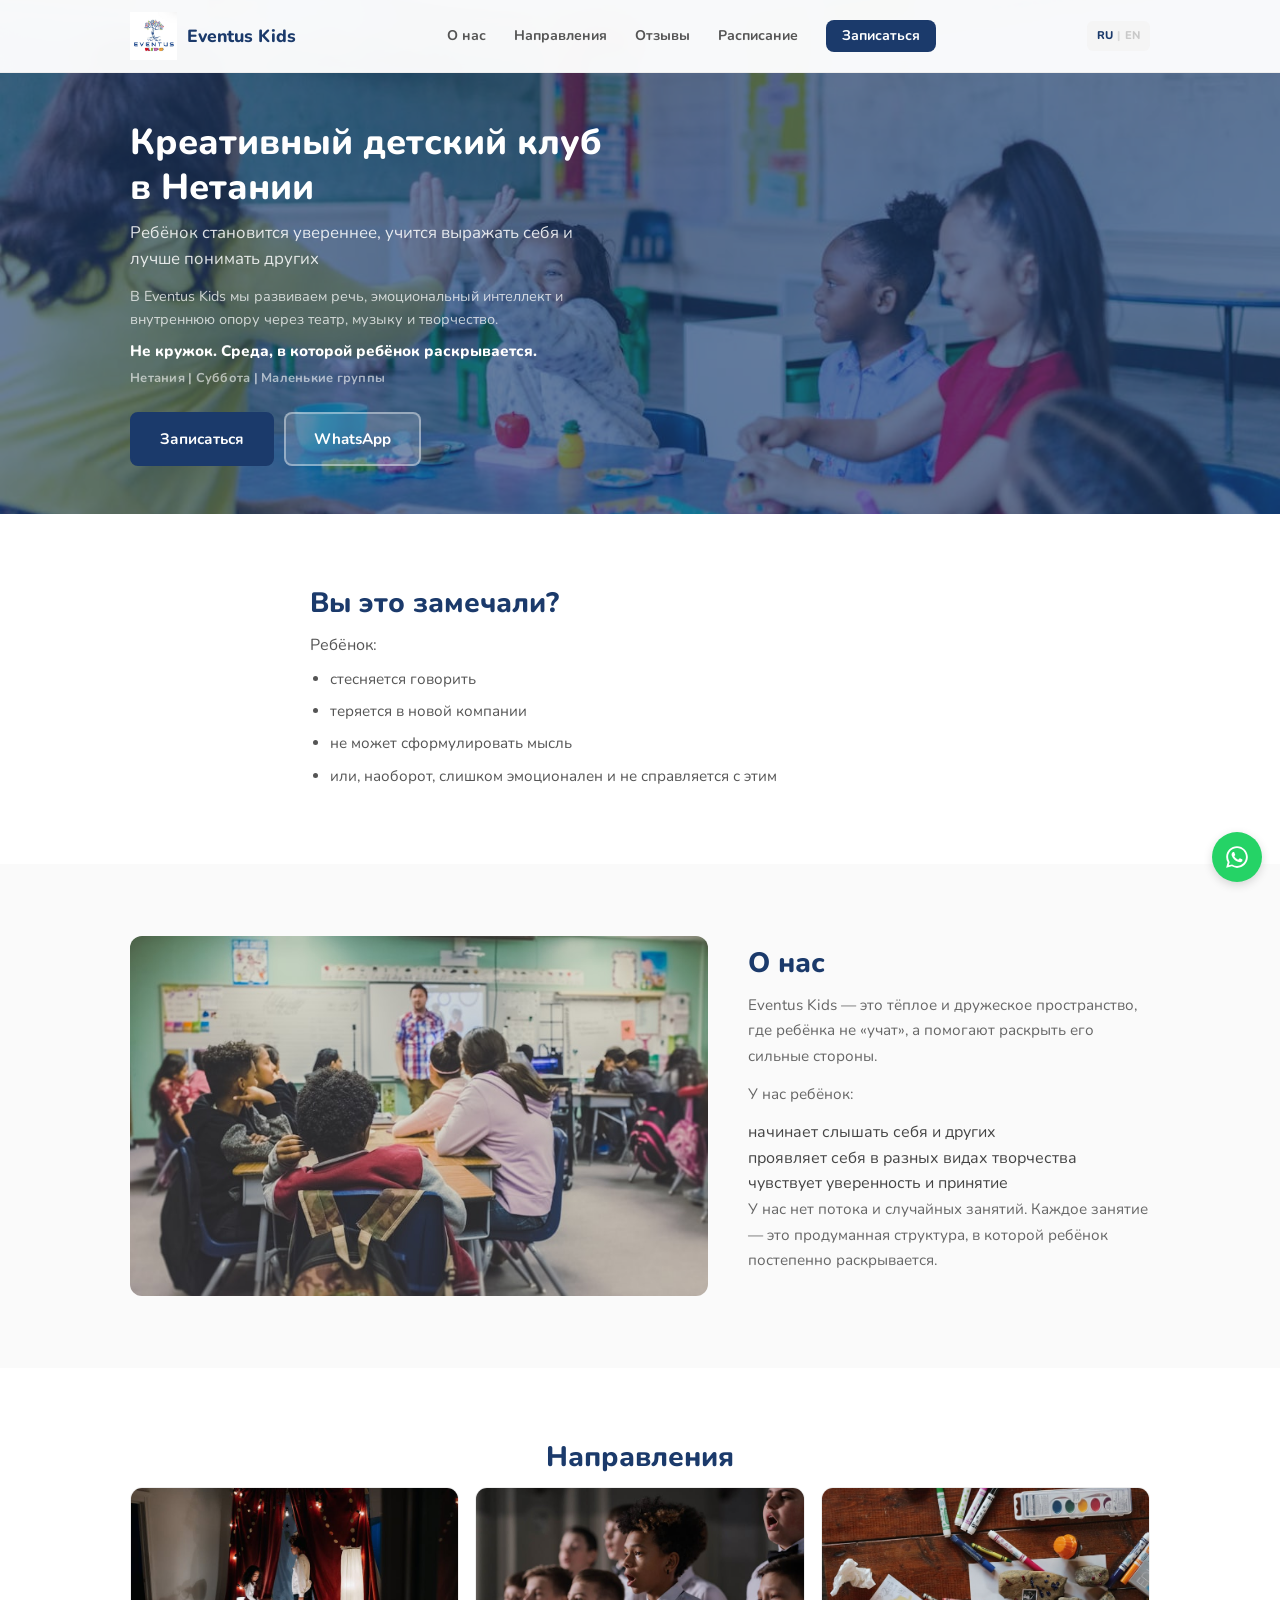
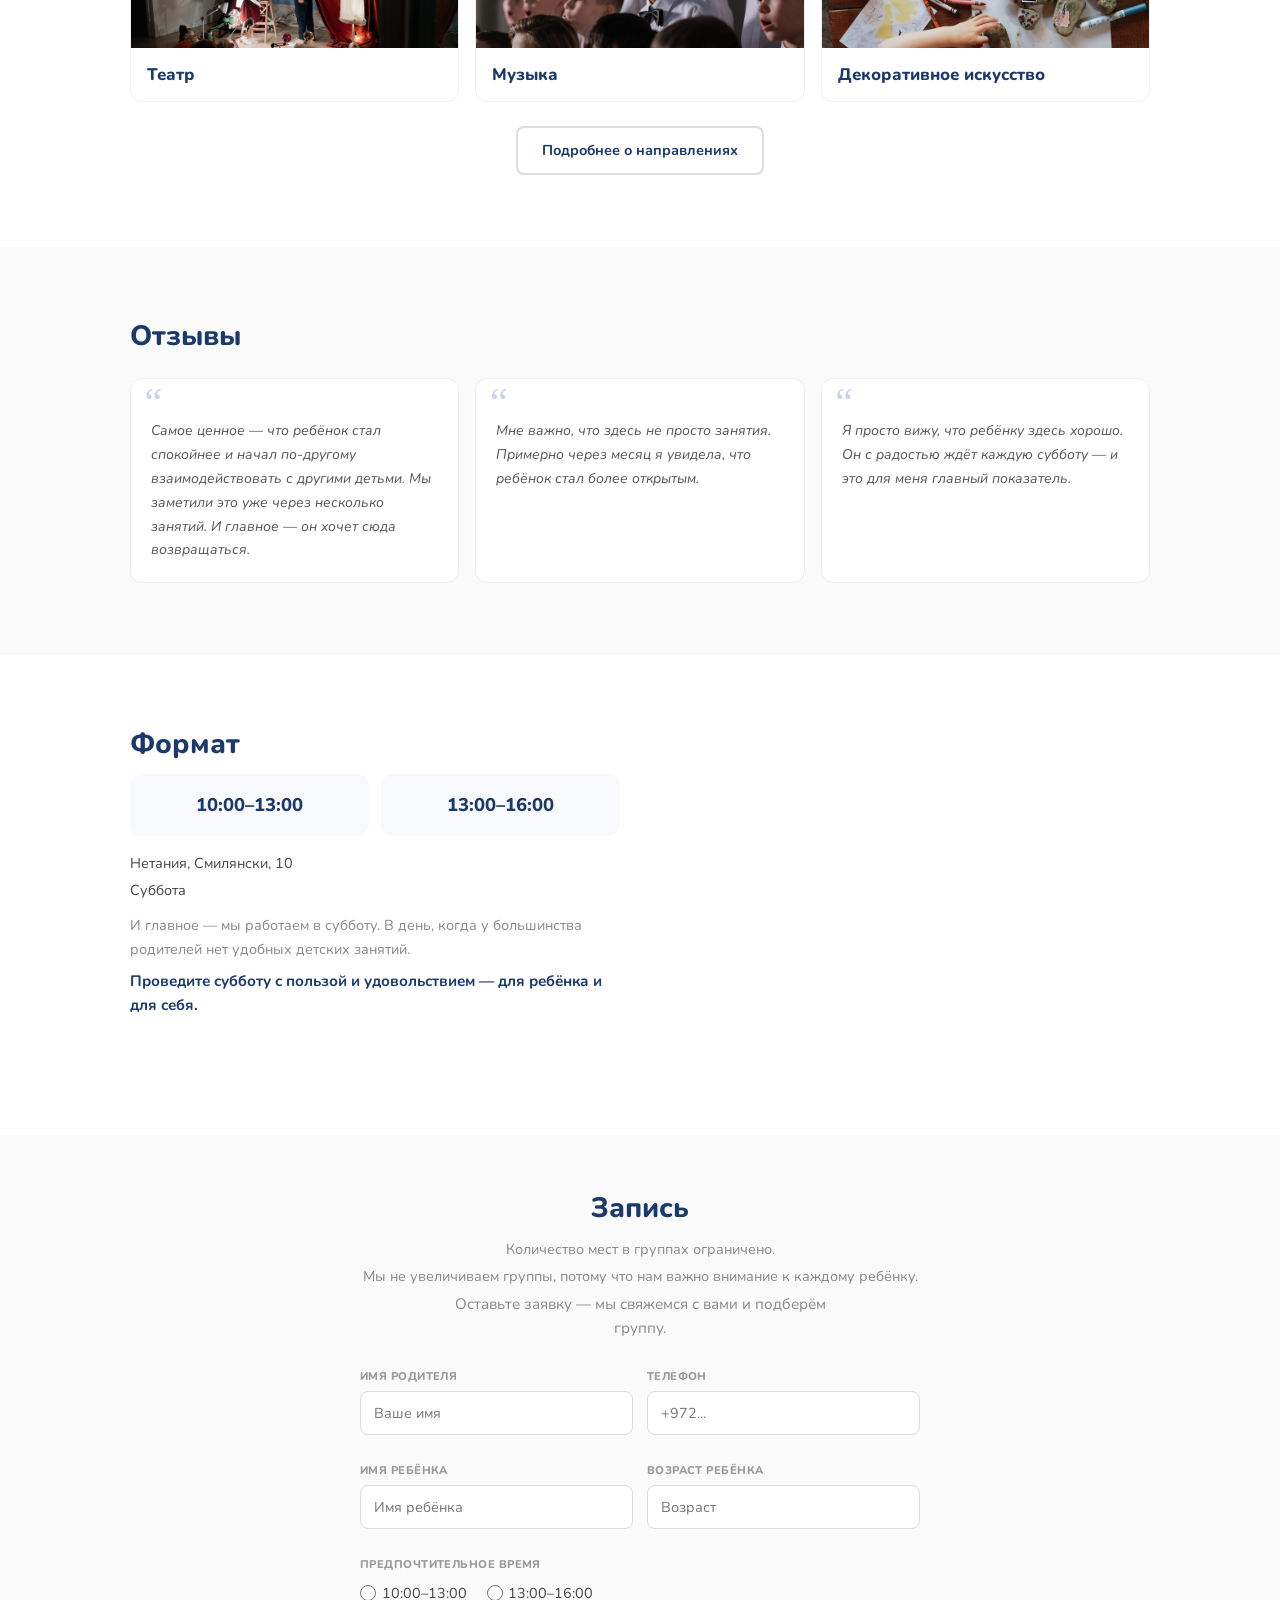
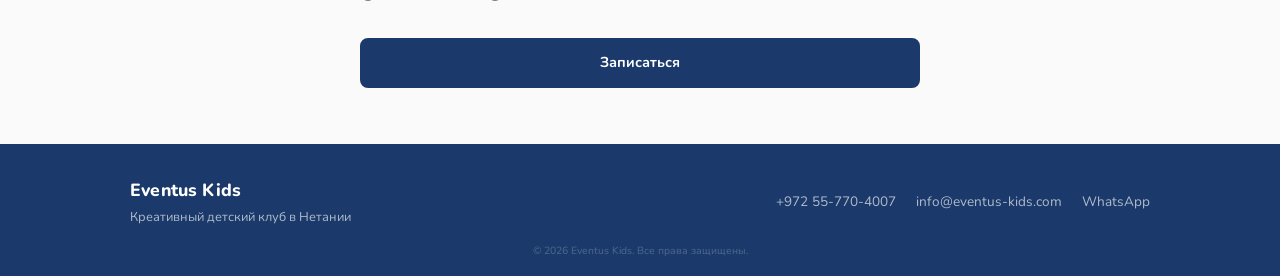
==== commit 8b69580d: "feat: split into landing page + programs page, new hero image Landing page: hero, noticed, about, pr" ====
--- a/index.html
+++ b/index.html
@@ -48,7 +48,7 @@
       </a>
       <ul class="nav__links" id="nav-links" role="list">
         <li><a href="#about" class="nav__link" data-i18n="nav.about">О нас</a></li>
-        <li><a href="#programs" class="nav__link" data-i18n="nav.programs">Направления</a></li>
+        <li><a href="/programs.html" class="nav__link" data-i18n="nav.programs">Направления</a></li>
         <li><a href="#reviews" class="nav__link" data-i18n="nav.reviews">Отзывы</a></li>
         <li><a href="#schedule" class="nav__link" data-i18n="nav.schedule">Расписание</a></li>
         <li><a href="#register" class="nav__link nav__link--cta" data-i18n="nav.register">Записаться</a></li>
@@ -87,16 +87,8 @@
       </div>
     </section>
 
-    <!-- ВАЖНО -->
-    <section class="sec" id="intro">
-      <div class="wrap wrap--md anim">
-        <h2 class="sec__title sec__title--center" data-i18n="intro.title">Важно</h2>
-        <p class="intro__text" data-i18n="intro.text">Мы создаём пространство, в котором ребёнку спокойно, понятно и интересно. Где он может быть собой и постепенно раскрывать себя.</p>
-      </div>
-    </section>
-
     <!-- ВЫ ЭТО ЗАМЕЧАЛИ? -->
-    <section class="sec sec--gray" id="noticed">
+    <section class="sec" id="noticed">
       <div class="wrap wrap--md anim">
         <h2 class="sec__title" data-i18n="noticed.title">Вы это замечали?</h2>
         <p class="noticed__lead" data-i18n="noticed.lead">Ребёнок:</p>
@@ -110,7 +102,7 @@
     </section>
 
     <!-- О НАС -->
-    <section class="sec" id="about">
+    <section class="sec sec--gray" id="about">
       <div class="wrap">
         <div class="about__grid anim">
           <img class="about__img" src="images/about.jpg" alt="Children in creative activities" loading="lazy">
@@ -129,117 +121,38 @@
       </div>
     </section>
 
-    <!-- КАК ПРОХОДЯТ ЗАНЯТИЯ -->
-    <section class="sec sec--gray" id="sessions">
-      <div class="wrap wrap--md anim">
-        <h2 class="sec__title" data-i18n="sessions.title">Как проходят занятия</h2>
-        <p data-i18n="sessions.p1">Мы работаем в трёх направлениях: театр, музыка и декоративное искусство.</p>
-        <p data-i18n="sessions.p2">Они не существуют отдельно. Мы соединяем их в одном процессе, чтобы ребёнок проживал опыт целиком.</p>
-        <p data-i18n="sessions.p3">Например: то, что ребёнок почувствовал на театральных занятиях, он может выразить через голос на музыке или воплотить в творческой работе на уроке арта.</p>
-        <p data-i18n="sessions.p4">Это даёт более глубокий результат, чем отдельные кружки.</p>
-      </div>
-    </section>
-
-    <!-- ЧТО ПОЛУЧАЕТ РЕБЁНОК -->
-    <section class="sec" id="outcomes">
-      <div class="wrap wrap--md anim">
-        <h2 class="sec__title" data-i18n="outcomes.title">Что получает ребёнок</h2>
-        <p class="outcomes__lead" data-i18n="outcomes.lead">Результат — не в поделке или выученной песне.</p>
-        <p data-i18n="outcomes.sublead">Ребёнок:</p>
-        <ul class="check-list">
-          <li data-i18n="outcomes.1">начинает свободнее говорить</li>
-          <li data-i18n="outcomes.2">учится формулировать мысли</li>
-          <li data-i18n="outcomes.3">перестаёт бояться проявляться</li>
-          <li data-i18n="outcomes.4">лучше понимает свои эмоции</li>
-          <li data-i18n="outcomes.5">учится слышать других</li>
-        </ul>
-        <p class="outcomes__highlight" data-i18n="outcomes.highlight">И самое важное — появляется ощущение: «я могу»</p>
-      </div>
-    </section>
-
-    <!-- НАПРАВЛЕНИЯ -->
-    <section class="sec sec--gray" id="programs">
+    <!-- НАПРАВЛЕНИЯ (cards) -->
+    <section class="sec" id="programs">
       <div class="wrap">
         <h2 class="sec__title sec__title--center" data-i18n="programs.title">Направления</h2>
-
-        <div class="program anim">
-          <img class="program__img" src="images/theater.jpg" alt="Theater" loading="lazy">
-          <div class="program__body">
-            <h3 class="program__title" data-i18n="prog.theater.title">Театр</h3>
-            <p data-i18n="prog.theater.p1">Через театральные упражнения ребёнок:</p>
-            <ul class="check-list">
-              <li data-i18n="prog.theater.b1">раскрепощается</li>
-              <li data-i18n="prog.theater.b2">учится общаться</li>
-              <li data-i18n="prog.theater.b3">снимает внутренние зажимы</li>
-            </ul>
-            <p data-i18n="prog.theater.p2">Мы работаем с речью, вниманием и эмоциями. Учимся говорить, слушать и понимать.</p>
-          </div>
-        </div>
-
-        <div class="program program--reverse anim">
-          <img class="program__img" src="images/music.jpg" alt="Music" loading="lazy">
-          <div class="program__body">
-            <h3 class="program__title" data-i18n="prog.music.title">Музыка</h3>
-            <p data-i18n="prog.music.lead">Мы:</p>
-            <ul class="check-list">
-              <li data-i18n="prog.music.b1">развиваем голос</li>
-              <li data-i18n="prog.music.b2">учимся петь</li>
-              <li data-i18n="prog.music.b3">знакомимся с нотами</li>
-              <li data-i18n="prog.music.b4">тренируем слух</li>
-            </ul>
-            <p data-i18n="prog.music.p1">Но главное — мы делаем из песен мини-представления, где ребёнок проживает музыку, а не просто повторяет её.</p>
-          </div>
-        </div>
-
-        <div class="program anim">
-          <img class="program__img" src="images/art.jpg" alt="Art" loading="lazy">
-          <div class="program__body">
-            <h3 class="program__title" data-i18n="prog.art.title">Декоративное искусство</h3>
-            <p data-i18n="prog.art.p1">Это не «поделки ради результата».</p>
-            <p data-i18n="prog.art.lead">Через прикладное творчество ребёнок:</p>
-            <ul class="check-list">
-              <li data-i18n="prog.art.b1">выражает себя</li>
-              <li data-i18n="prog.art.b2">рассказывает свою историю</li>
-              <li data-i18n="prog.art.b3">осмысляет свой опыт</li>
-            </ul>
-            <p data-i18n="prog.art.p2">Работы получаются живыми и личными — и это чувствуется.</p>
-          </div>
-        </div>
-      </div>
-    </section>
-
-    <!-- ОТКРЫТЫЕ ЗАНЯТИЯ -->
-    <section class="sec" id="open">
-      <div class="wrap wrap--md anim">
-        <h2 class="sec__title" data-i18n="open.title">Открытые занятия</h2>
-        <p data-i18n="open.p1">Мы регулярно проводим открытые занятия.</p>
-        <p data-i18n="open.lead">Родители получают возможность:</p>
-        <ul class="check-list">
-          <li data-i18n="open.b1">увидеть процесс</li>
-          <li data-i18n="open.b2">понять, как развивается ребёнок</li>
-          <li data-i18n="open.b3">провести время вместе</li>
-        </ul>
-        <p data-i18n="open.p2">Это не показательные выступления, а естественный результат нашей совместной работы.</p>
-      </div>
-    </section>
-
-    <!-- ПОЧЕМУ РОДИТЕЛИ ВЫБИРАЮТ НАС -->
-    <section class="sec sec--gray" id="why">
-      <div class="wrap wrap--md anim">
-        <h2 class="sec__title" data-i18n="why.title">Почему родители выбирают нас?</h2>
-        <ul class="check-list">
-          <li data-i18n="why.1">маленькие группы и внимание к каждому</li>
-          <li data-i18n="why.2">живая среда без давления</li>
-          <li data-i18n="why.3">развитие речи, уверенности и эмоционального интеллекта</li>
-          <li data-i18n="why.4">видимый результат</li>
-          <li data-i18n="why.5">ребёнок хочет возвращаться</li>
-        </ul>
-        <p class="why__closing" data-i18n="why.closing">Это не кружок. Это среда развития.</p>
+        <div class="pcards anim">
+          <a href="/programs.html#programs" class="pcard">
+            <img class="pcard__img" src="images/theater.jpg" alt="Theater" loading="lazy">
+            <div class="pcard__body">
+              <h3 class="pcard__title" data-i18n="prog.theater.title">Театр</h3>
+            </div>
+          </a>
+          <a href="/programs.html#programs" class="pcard">
+            <img class="pcard__img" src="images/music.jpg" alt="Music" loading="lazy">
+            <div class="pcard__body">
+              <h3 class="pcard__title" data-i18n="prog.music.title">Музыка</h3>
+            </div>
+          </a>
+          <a href="/programs.html#programs" class="pcard">
+            <img class="pcard__img" src="images/art.jpg" alt="Art" loading="lazy">
+            <div class="pcard__body">
+              <h3 class="pcard__title" data-i18n="prog.art.title">Декоративное искусство</h3>
+            </div>
+          </a>
+        </div>
+        <div class="programs__more anim">
+          <a href="/programs.html" class="btn btn--ghost" data-i18n="programs.more">Подробнее о направлениях</a>
+        </div>
       </div>
     </section>
 
     <!-- ОТЗЫВЫ -->
-    <section class="sec" id="reviews">
+    <section class="sec sec--gray" id="reviews">
       <div class="wrap">
         <h2 class="sec__title" data-i18n="reviews.title">Отзывы</h2>
         <div class="reviews__grid">
@@ -251,7 +164,7 @@
     </section>
 
     <!-- ФОРМАТ / РАСПИСАНИЕ -->
-    <section class="sec sec--gray" id="schedule">
+    <section class="sec" id="schedule">
       <div class="wrap">
         <h2 class="sec__title" data-i18n="schedule.title">Формат</h2>
         <div class="sched__grid anim">
--- a/css/styles.css
+++ b/css/styles.css
@@ -107,6 +107,18 @@
 .outcomes__lead { color: #555; margin-bottom: .5rem; font-size: .95rem; }
 .outcomes__highlight { margin-top: 1rem; font-size: 1.1rem; font-weight: 800; color: #1B3A6B; }
 
+/* ── PROGRAM CARDS (landing page) ── */
+.pcards { display: grid; grid-template-columns: 1fr; gap: 1rem; margin-bottom: 1.5rem; }
+.pcard { display: block; background: #fff; border-radius: 12px; overflow: hidden; border: 1px solid #eee; transition: transform .2s, box-shadow .2s; }
+.pcard:hover { transform: translateY(-3px); box-shadow: 0 6px 20px rgba(0,0,0,.07); }
+.pcard__img { height: 160px; width: 100%; object-fit: cover; }
+.pcard__body { padding: 1rem; }
+.pcard__title { font-size: 1.05rem; }
+.programs__more { text-align: center; }
+
+/* ── PAGE TOP (for non-hero pages) ── */
+.page-top { padding-top: calc(72px + 2.5rem); }
+
 /* ── PROGRAMS (side-by-side) ── */
 .program { display: flex; flex-direction: column; gap: 1.5rem; margin-bottom: 2.5rem; }
 .program:last-child { margin-bottom: 0; }
@@ -198,6 +210,7 @@
 /* ── RESPONSIVE ── */
 @media (min-width: 640px) {
   .hero__btns { flex-direction: row; }
+  .pcards { grid-template-columns: repeat(3, 1fr); }
   .reviews__grid { grid-template-columns: repeat(3, 1fr); }
   .form__row { flex-direction: row; }
   .form__row .form__group { flex: 1; }
